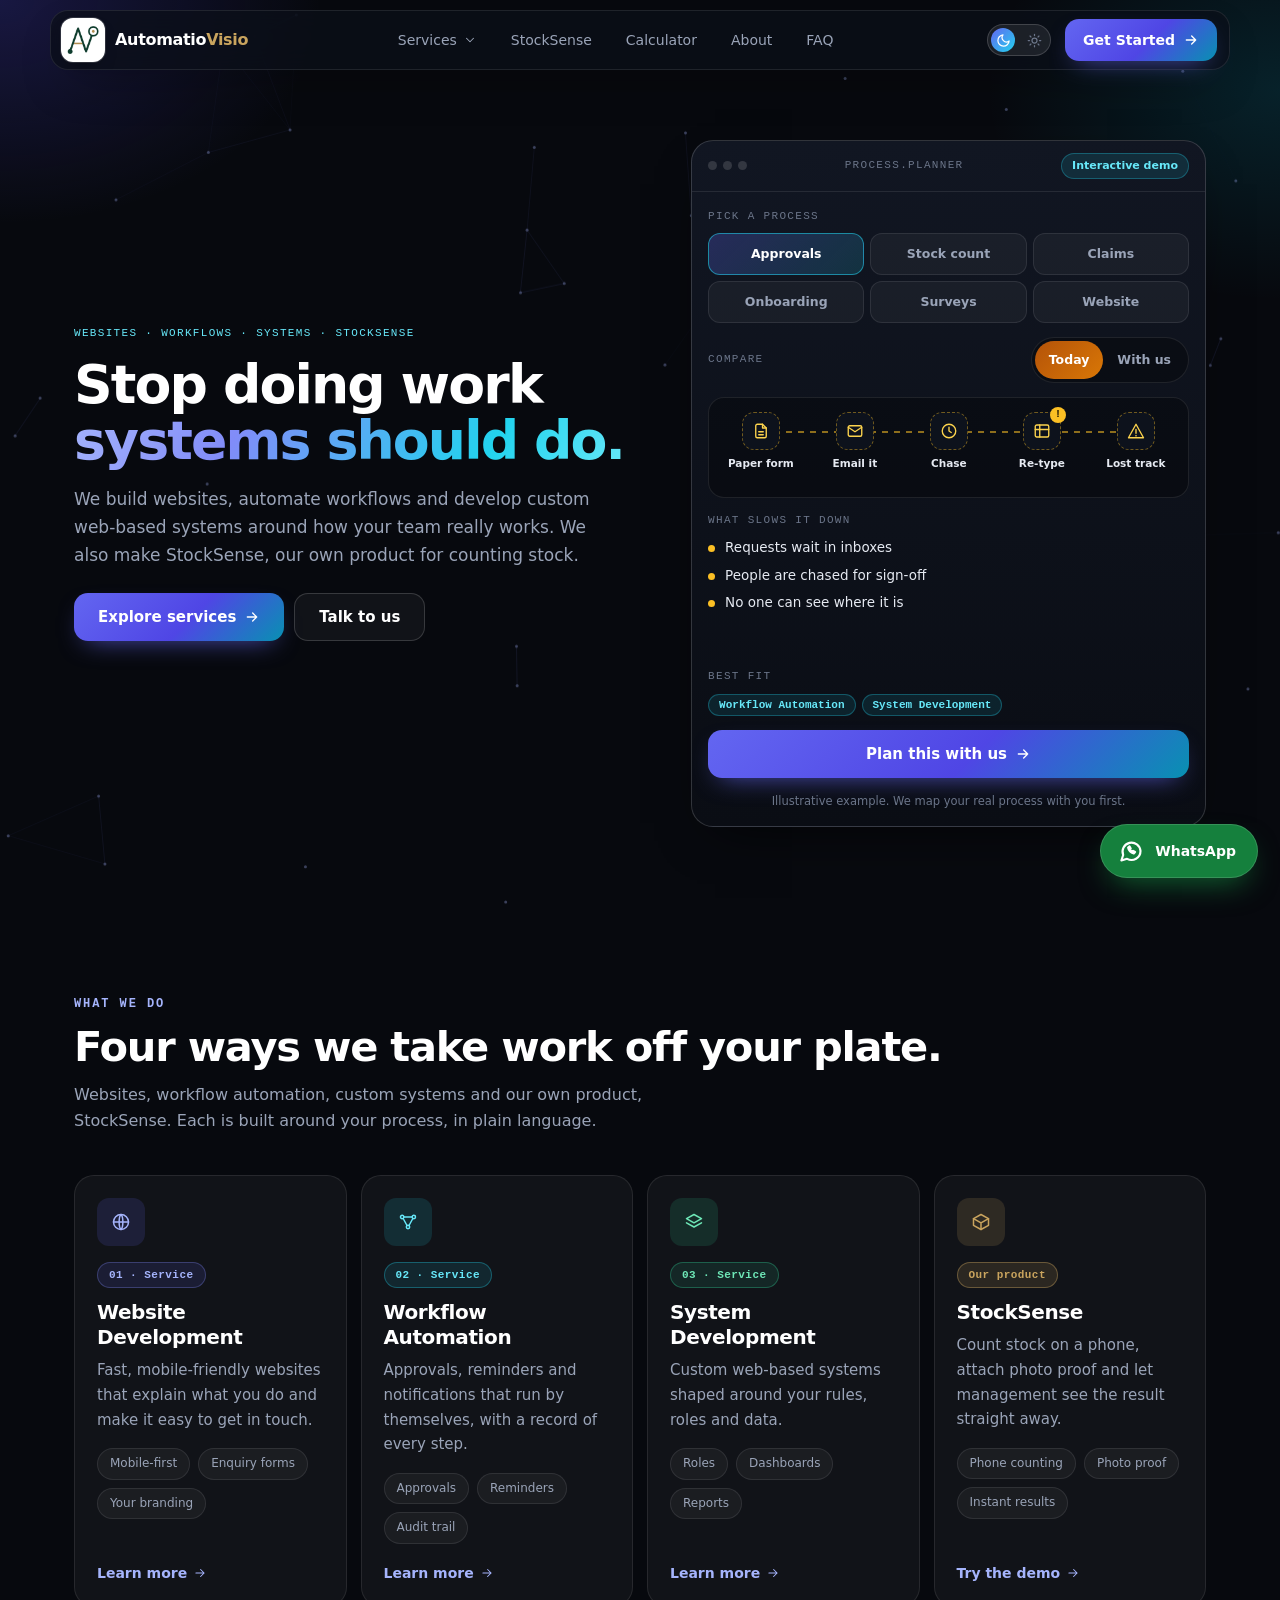
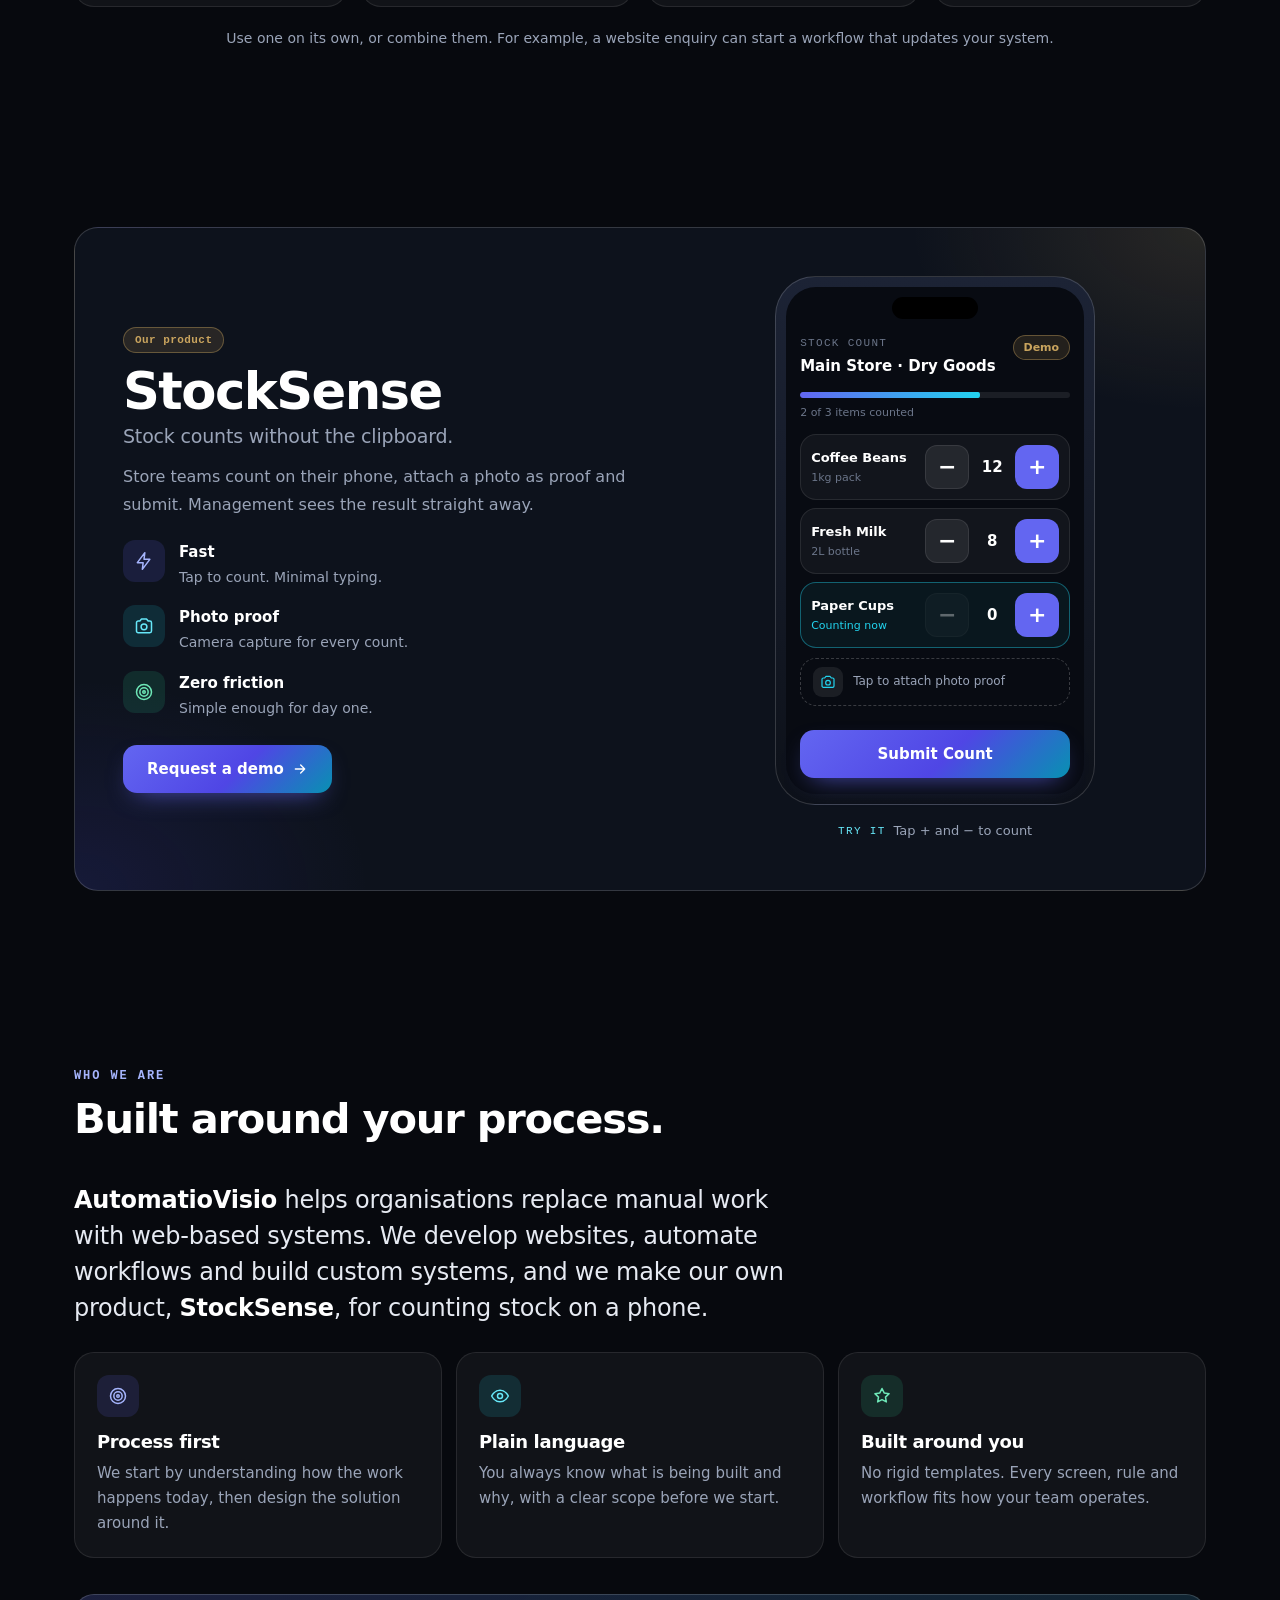
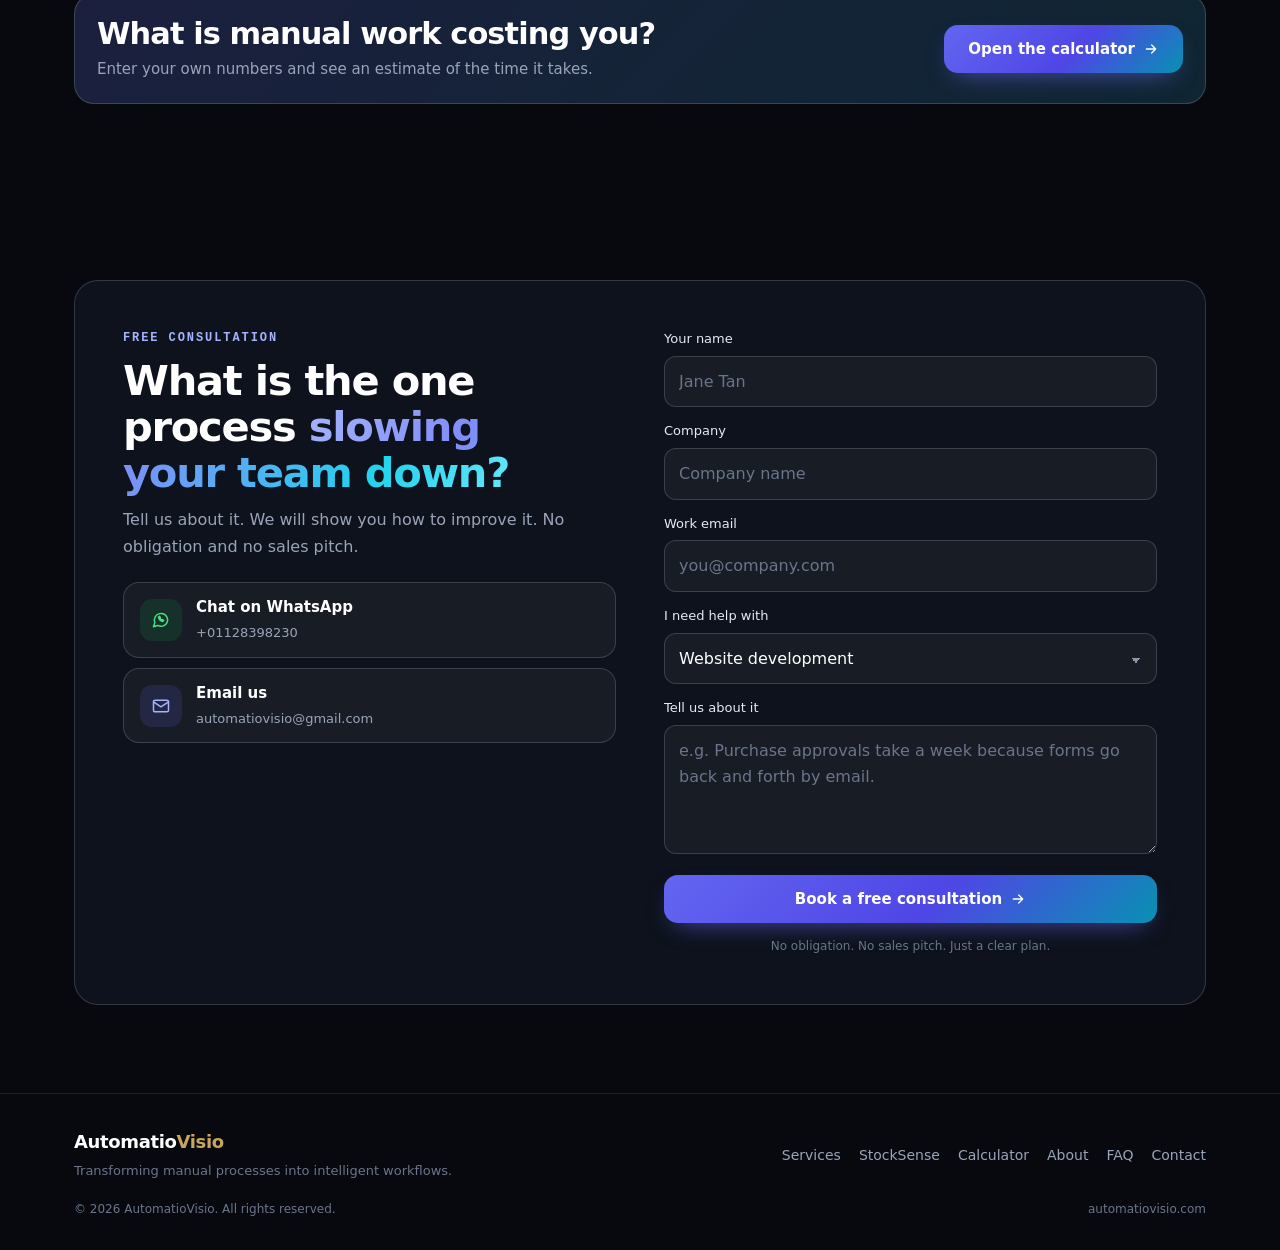
==== index.html @ c514e793 "Update index.html" ====
<!DOCTYPE html>
<html lang="en">
<head>
  <meta charset="UTF-8">
  <meta name="viewport" content="width=device-width, initial-scale=1.0, viewport-fit=cover">
  <title>AutomatioVisio | Website Development, Workflow Automation &amp; System Development</title>
  <meta name="description" content="AutomatioVisio builds websites, automates workflows and develops custom web-based systems. We also make StockSense, our own product for counting stock on a phone.">
  <meta name="theme-color" content="#07090E">
  <meta property="og:type" content="website">
  <meta property="og:site_name" content="AutomatioVisio">
  <meta property="og:title" content="AutomatioVisio | Website Development, Workflow Automation &amp; System Development">
  <meta property="og:description" content="AutomatioVisio builds websites, automates workflows and develops custom web-based systems. We also make StockSense, our own product for counting stock on a phone.">
  <link rel="icon" href="data:image/svg+xml,%3Csvg%20xmlns%3D%27http%3A//www.w3.org/2000/svg%27%20viewBox%3D%270%200%2064%2064%27%3E%3Crect%20width%3D%2764%27%20height%3D%2764%27%20rx%3D%2714%27%20fill%3D%27%23083828%27/%3E%3Ctext%20x%3D%2732%27%20y%3D%2743%27%20font-family%3D%27Arial%2CHelvetica%2Csans-serif%27%20font-size%3D%2730%27%20font-weight%3D%27700%27%20fill%3D%27%23c9a45e%27%20text-anchor%3D%27middle%27%3EAV%3C/text%3E%3C/svg%3E">
  <script>try{if(localStorage.getItem("av-theme")==="light")document.documentElement.classList.add("light")}catch(e){}</script>
  <style>/* =========================================================
   AutomatioVisio — styles.css
   Mobile-first · system fonts · light on phones
   ========================================================= */

/* ---------- Night mode (default) ---------- */
:root {
  --bg: #07090e; --surface: #0d121c;
  --card: rgba(255, 255, 255, 0.045); --card-2: rgba(255, 255, 255, 0.08); --inset: rgba(0, 0, 0, 0.28);
  --ink: #ffffff; --text: #e6eaf2; --muted: #9aa4b8; --dim: #6b7589;
  --line: rgba(255, 255, 255, 0.09); --line-2: rgba(255, 255, 255, 0.16);
  --indigo: #6366f1; --indigo-2: #818cf8; --cyan: #22d3ee; --green: #34d399; --amber: #fbbf24; --red: #f87171;
  --c-indigo: #a5b4fc; --c-cyan: #67e8f9; --c-green: #6ee7b7; --c-amber: #fcd34d; --c-red: #fca5a5;
  --gold: #c9a45e; --wa: #15803d;
  --grad: linear-gradient(120deg, #a5b4fc 0%, #818cf8 30%, #22d3ee 75%, #67e8f9 100%);
  --grad-btn: linear-gradient(135deg, #6366f1 0%, #4f46e5 55%, #0891b2 100%);
  --nav: rgba(12, 16, 25, 0.96);
  --card-shadow: none; --shadow: 0 20px 50px -24px rgba(0, 0, 0, 0.8);
  --hero-a: rgba(79, 70, 229, 0.24); --hero-b: rgba(6, 182, 212, 0.14);
  --ease: cubic-bezier(0.2, 0.8, 0.2, 1); --radius: 20px;
  --font: system-ui, -apple-system, "Segoe UI", Roboto, "Helvetica Neue", Arial, sans-serif;
  --mono: ui-monospace, SFMono-Regular, Menlo, Consolas, monospace;
  color-scheme: dark;
}

/* ---------- Day mode ---------- */
html.light {
  --bg: #f3f5fb; --surface: #ffffff; --card: #ffffff; --card-2: #eef1f9; --inset: #eef1f9;
  --ink: #0a0f1f; --text: #1e293b; --muted: #4f5d75; --dim: #8a94a8;
  --line: rgba(15, 23, 42, 0.09); --line-2: rgba(15, 23, 42, 0.16);
  --c-indigo: #4f46e5; --c-cyan: #0e7490; --c-green: #047857; --c-amber: #b45309; --c-red: #b91c1c;
  --gold: #9a6f2a;
  --grad: linear-gradient(120deg, #4f46e5 0%, #6366f1 30%, #0891b2 75%, #06b6d4 100%);
  --nav: rgba(255, 255, 255, 0.96);
  --card-shadow: 0 12px 32px -22px rgba(30, 41, 99, 0.4); --shadow: 0 18px 44px -26px rgba(30, 41, 99, 0.4);
  --hero-a: rgba(99, 102, 241, 0.18); --hero-b: rgba(34, 211, 238, 0.2);
  color-scheme: light;
}

/* Dark "device" panels (planner, phone, result) stay dark in day mode */
.dk {
  --card: rgba(255, 255, 255, 0.045); --card-2: rgba(255, 255, 255, 0.08); --inset: rgba(0, 0, 0, 0.3);
  --ink: #ffffff; --text: #e6eaf2; --muted: #9aa4b8; --dim: #6b7589;
  --line: rgba(255, 255, 255, 0.09); --line-2: rgba(255, 255, 255, 0.16);
  --c-indigo: #a5b4fc; --c-cyan: #67e8f9; --c-green: #6ee7b7; --c-amber: #fcd34d; --c-red: #fca5a5;
  --grad: linear-gradient(120deg, #a5b4fc 0%, #818cf8 30%, #22d3ee 75%, #67e8f9 100%);
  color: var(--text); color-scheme: dark;
}

/* ---------- Base ---------- */
*, *::before, *::after { box-sizing: border-box; margin: 0; padding: 0; }
html { -webkit-text-size-adjust: 100%; }
body { font-family: var(--font); background: var(--bg); color: var(--text); line-height: 1.6; overflow-x: hidden; -webkit-font-smoothing: antialiased; }
a { color: inherit; text-decoration: none; -webkit-tap-highlight-color: transparent; }
button { font: inherit; color: inherit; background: none; border: 0; cursor: pointer; touch-action: manipulation; -webkit-tap-highlight-color: transparent; }
input, select, textarea { font: inherit; color: inherit; }
svg { display: block; width: 20px; height: 20px; flex-shrink: 0; fill: none; stroke: currentColor; stroke-width: 1.8; stroke-linecap: round; stroke-linejoin: round; }
.btn .i, .to-top .i, .tt-moon .i, .tt-sun .i { stroke-width: 2; }
ul, ol { list-style: none; }
:focus-visible { outline: 2px solid var(--cyan); outline-offset: 3px; border-radius: 8px; }
::selection { background: rgba(99, 102, 241, 0.5); color: #fff; }

.skip { position: fixed; left: 12px; top: -64px; z-index: 200; padding: 10px 16px; border-radius: 10px; background: var(--ink); color: var(--bg); font-weight: 600; transition: top 0.2s; }
.skip:focus { top: 12px; }
.progress { position: fixed; top: 0; left: 0; right: 0; height: 3px; z-index: 90; background: linear-gradient(90deg, var(--indigo-2), var(--cyan)); transform: scaleX(0); transform-origin: left; pointer-events: none; }

.container { width: 100%; max-width: 1180px; margin: 0 auto; padding: 0 18px; }
.container.narrow { max-width: 820px; }
.grad { background: var(--grad); -webkit-background-clip: text; background-clip: text; color: transparent; }
.mono-label { font-family: var(--mono); font-size: 11px; letter-spacing: 0.12em; text-transform: uppercase; color: var(--dim); }

/* ---------- Sections ---------- */
.section { padding: 60px 0; scroll-margin-top: 16px; }
.sec-head { margin-bottom: 28px; }
.eyebrow { font-family: var(--mono); font-size: 12px; font-weight: 600; letter-spacing: 0.16em; text-transform: uppercase; color: var(--c-indigo); }
h1, h2, h3 { color: var(--ink); text-wrap: balance; }
h2 { margin-top: 10px; font-size: clamp(1.75rem, 6.6vw, 2.6rem); font-weight: 800; line-height: 1.1; letter-spacing: -0.03em; }
.sub { margin-top: 12px; font-size: 16px; line-height: 1.65; color: var(--muted); max-width: 40rem; }

/* ---------- Buttons ---------- */
.btn { display: inline-flex; align-items: center; justify-content: center; gap: 8px; min-height: 48px; padding: 0 24px; border-radius: 14px; font-size: 15px; font-weight: 600; color: #fff; white-space: nowrap; transition: transform 0.15s, filter 0.2s; }
.btn .i { width: 16px; height: 16px; }
.btn:active { transform: scale(0.98); }
.btn:disabled { opacity: 0.7; cursor: wait; }
.btn-primary { background: var(--grad-btn); box-shadow: 0 10px 26px -12px rgba(99, 102, 241, 0.8); }
.btn-ghost { color: var(--ink); background: var(--card); border: 1px solid var(--line-2); box-shadow: var(--card-shadow); }
.btn-wa { background: var(--wa); box-shadow: 0 10px 26px -14px rgba(21, 128, 61, 0.9); }
.btn-wa .i { width: 18px; height: 18px; }
.btn.sm { min-height: 42px; padding: 0 18px; font-size: 14px; }
.btn.block { width: 100%; }

/* ---------- Chips, tags, pills ---------- */
.chip { display: inline-flex; align-items: center; padding: 3px 10px; border-radius: 999px; font-size: 11px; font-weight: 600; white-space: nowrap; border: 1px solid transparent; }
.chip-cyan { background: rgba(34, 211, 238, 0.12); color: var(--c-cyan); border-color: rgba(34, 211, 238, 0.3); }
.chip-green { background: rgba(52, 211, 153, 0.12); color: var(--c-green); border-color: rgba(52, 211, 153, 0.3); }
.chip-red { background: rgba(248, 113, 113, 0.1); color: var(--c-red); border-color: rgba(248, 113, 113, 0.3); }
.chip-gold { background: rgba(201, 164, 94, 0.14); color: var(--gold); border-color: rgba(201, 164, 94, 0.4); }
.tag { display: inline-flex; align-self: flex-start; padding: 4px 11px; border-radius: 999px; font: 600 11px/1.5 var(--mono); letter-spacing: 0.04em; border: 1px solid transparent; }
.t-indigo { background: rgba(99, 102, 241, 0.13); color: var(--c-indigo); border-color: rgba(129, 140, 248, 0.3); }
.t-cyan { background: rgba(34, 211, 238, 0.11); color: var(--c-cyan); border-color: rgba(34, 211, 238, 0.32); }
.t-green { background: rgba(52, 211, 153, 0.11); color: var(--c-green); border-color: rgba(52, 211, 153, 0.32); }
.t-gold { background: rgba(201, 164, 94, 0.14); color: var(--gold); border-color: rgba(201, 164, 94, 0.4); }
.pills { display: flex; flex-wrap: wrap; gap: 8px; }
.pills span { padding: 5px 12px; border-radius: 999px; font-size: 12px; color: var(--muted); background: var(--card); border: 1px solid var(--line); }
.fi { width: 42px; height: 42px; flex-shrink: 0; display: grid; place-items: center; border-radius: 12px; }
.fi.i { background: rgba(99, 102, 241, 0.15); color: var(--c-indigo); }
.fi.c { background: rgba(34, 211, 238, 0.13); color: var(--c-cyan); }
.fi.g { background: rgba(52, 211, 153, 0.13); color: var(--c-green); }
.fi.a { background: rgba(201, 164, 94, 0.16); color: var(--gold); }

/* ---------- Header / navigation ---------- */
/* The header never catches touches itself: only the bar and an OPEN menu do. */
.header { position: fixed; top: 0; left: 0; right: 0; z-index: 50; padding: 10px 10px 0; pointer-events: none; }
.nav { pointer-events: auto; display: flex; align-items: center; gap: 8px; height: 60px; max-width: 1180px; margin: 0 auto; padding: 0 8px 0 9px; border-radius: 18px; background: var(--nav); border: 1px solid var(--line); box-shadow: var(--shadow); }

.brand { display: inline-flex; align-items: center; gap: 10px; min-height: 44px; min-width: 0; margin-right: auto; border-radius: 12px; }
.brand-mark { display: block; width: 42px; height: 42px; flex-shrink: 0; border-radius: 12px; background: #fff url("[data-uri]") center / cover no-repeat; box-shadow: 0 0 0 1px rgba(255, 255, 255, 0.14), 0 8px 18px -10px rgba(0, 0, 0, 0.7); }
html.light .brand-mark { box-shadow: 0 0 0 1px rgba(15, 23, 42, 0.14), 0 8px 18px -10px rgba(30, 41, 99, 0.35); }
.brand-name { font-weight: 700; font-size: 16px; letter-spacing: -0.02em; color: var(--ink); white-space: nowrap; }
.brand-name span { color: var(--gold); }

.nav-links, .nav-cta { display: none; }
.nav-actions { display: flex; align-items: center; gap: 8px; flex-shrink: 0; }

.menu-btn { width: 44px; height: 44px; border-radius: 12px; border: 1px solid var(--line-2); background: var(--card); display: flex; flex-direction: column; align-items: center; justify-content: center; gap: 4px; }
.menu-btn i { display: block; width: 18px; height: 2px; border-radius: 2px; background: var(--ink); transition: transform 0.25s, opacity 0.25s; }
.menu-btn.open i:nth-child(1) { transform: translateY(6px) rotate(45deg); }
.menu-btn.open i:nth-child(2) { opacity: 0; }
.menu-btn.open i:nth-child(3) { transform: translateY(-6px) rotate(-45deg); }

.menu { pointer-events: none; visibility: hidden; opacity: 0; transform: translateY(-6px); transition: opacity 0.18s, transform 0.18s, visibility 0s 0.18s; display: grid; gap: 2px; max-width: 1180px; margin: 8px auto 0; padding: 8px; max-height: calc(100vh - 92px); max-height: calc(100dvh - 92px); overflow-y: auto; overscroll-behavior: contain; border-radius: 18px; background: var(--surface); border: 1px solid var(--line); box-shadow: var(--shadow); }
.menu.open { pointer-events: auto; visibility: visible; opacity: 1; transform: none; transition-delay: 0s; }
.m-group { padding: 10px 14px 4px; font: 600 11px var(--mono); letter-spacing: 0.14em; text-transform: uppercase; color: var(--dim); }
.m-link { display: flex; align-items: center; gap: 12px; min-height: 48px; padding: 0 14px; border-radius: 12px; font-size: 15px; font-weight: 500; color: var(--text); }
.m-link:active { background: var(--card-2); }
.m-link .fi { width: 32px; height: 32px; border-radius: 9px; }
.m-link .fi .i { width: 17px; height: 17px; }
.menu .btn { margin-top: 6px; }

/* Day / night switch: compact icon button on phones */
.theme-toggle { position: relative; width: 44px; height: 44px; border-radius: 12px; border: 1px solid var(--line-2); background: var(--card); display: grid; place-items: center; }
.tt-track { position: relative; display: grid; place-items: center; width: 20px; height: 20px; }
.tt-moon, .tt-sun { grid-area: 1 / 1; display: grid; place-items: center; transition: opacity 0.2s, transform 0.3s var(--ease); }
.tt-moon .i, .tt-sun .i { width: 20px; height: 20px; }
.tt-moon { color: var(--c-indigo); }
.tt-sun { color: #f59e0b; opacity: 0; transform: rotate(-60deg) scale(0.6); }
html.light .tt-moon { opacity: 0; transform: rotate(60deg) scale(0.6); }
html.light .tt-sun { opacity: 1; transform: none; }
.tt-knob { display: none; }

/* ---------- Hero ---------- */
.hero { position: relative; padding: 100px 0 44px; background: radial-gradient(460px 320px at 0 0, var(--hero-a), transparent 70%), radial-gradient(420px 300px at 100% 10%, var(--hero-b), transparent 70%); }
.hero-canvas { display: none; }
.hero-grid { position: relative; display: grid; gap: 30px; }
.hero-kicker { margin-bottom: 14px; color: var(--c-cyan); }
.hero-copy { container-type: inline-size; }
.hero-title { font-size: clamp(1.75rem, 8vw, 3.5rem); font-size: min(3.5rem, calc(100cqw / 10.6)); font-weight: 800; line-height: 1.05; letter-spacing: -0.035em; }
.lead { margin-top: 16px; max-width: 34rem; font-size: 17px; line-height: 1.65; color: var(--muted); }
.cta-row { margin-top: 24px; display: grid; gap: 10px; }

/* ---------- Process Planner ---------- */
.planner { min-width: 0; border-radius: 22px; overflow: hidden; background: linear-gradient(180deg, #111622, #0a0d14); border: 1px solid var(--line-2); box-shadow: var(--shadow); }
.c-bar { display: flex; align-items: center; justify-content: space-between; gap: 8px; padding: 12px 16px; border-bottom: 1px solid var(--line); }
.dots { display: flex; gap: 6px; }
.dots i { width: 9px; height: 9px; border-radius: 50%; background: rgba(255, 255, 255, 0.14); }
.pl-body { padding: 16px; display: grid; gap: 14px; }
.pl-chips { display: grid; grid-template-columns: repeat(3, minmax(0, 1fr)); gap: 6px; margin-top: 8px; }
.pl-chip { min-height: 42px; padding: 0 4px; border-radius: 12px; font-size: 12.5px; font-weight: 600; color: var(--muted); background: var(--card); border: 1px solid var(--line); transition: border-color 0.2s, background 0.2s, color 0.2s; }
.pl-chip.on { color: var(--ink); border-color: rgba(34, 211, 238, 0.55); background: linear-gradient(135deg, rgba(99, 102, 241, 0.28), rgba(34, 211, 238, 0.16)); }
.pl-top { display: flex; align-items: center; justify-content: space-between; gap: 10px; flex-wrap: wrap; }
.seg { display: inline-flex; padding: 3px; border-radius: 999px; background: var(--inset); border: 1px solid var(--line); }
.seg-btn { min-height: 38px; padding: 0 14px; border-radius: 999px; font-size: 12.5px; font-weight: 600; color: var(--muted); transition: background 0.2s, color 0.2s; }
.seg-btn.on { color: #fff; background: var(--grad-btn); }
.planner[data-mode="manual"] .seg-btn.on { background: linear-gradient(135deg, #b45309, #d97706); }
.pl-list { display: grid; gap: 8px; min-height: 116px; align-content: start; margin-top: 8px; }
.pl-list li { display: flex; gap: 10px; font-size: 13.5px; line-height: 1.45; color: var(--text); }
.pl-list li::before { content: ""; flex-shrink: 0; width: 7px; height: 7px; margin-top: 7px; border-radius: 50%; background: var(--cyan); }
.planner[data-mode="manual"] .pl-list li::before { background: var(--amber); }
.pl-fitrow { display: grid; gap: 8px; }
.pl-fit { display: flex; flex-wrap: wrap; gap: 6px; }
.fit { padding: 4px 10px; border-radius: 999px; font: 600 11px var(--mono); color: var(--c-cyan); background: rgba(34, 211, 238, 0.1); border: 1px solid rgba(34, 211, 238, 0.3); }
.pl-note { text-align: center; font-size: 11.5px; color: var(--dim); }

/* ---------- Workflow flow (planner + services page) ---------- */
.flow { container-type: inline-size; position: relative; margin: 16px 0 4px; padding: 14px 6px; display: grid; grid-template-columns: repeat(5, minmax(0, 1fr)); gap: 2px; border-radius: 16px; background: var(--inset); border: 1px solid var(--line); }
.flow::before { content: ""; position: absolute; left: calc(6px + 10cqw); right: calc(6px + 10cqw); top: 33px; height: 2px; background: linear-gradient(90deg, rgba(129, 140, 248, 0.45), rgba(34, 211, 238, 0.45)); }
.flow::after { content: ""; position: absolute; top: 29px; left: calc(6px + 10cqw - 5px); width: 10px; height: 10px; border-radius: 50%; background: var(--cyan); box-shadow: 0 0 10px 2px rgba(34, 211, 238, 0.55); opacity: 0; pointer-events: none; }
.f-node { position: relative; text-align: center; }
.f-node span { position: relative; display: grid; place-items: center; width: 38px; height: 38px; margin: 0 auto; border-radius: 12px; background: var(--surface); border: 1px solid var(--line-2); color: var(--c-indigo); }
.f-node .i { width: 18px; height: 18px; }
.f-node p { margin-top: 7px; font-size: 10.5px; font-weight: 600; line-height: 1.25; color: var(--text); }
.f-node:nth-child(4) span { color: var(--c-cyan); }
.f-node:nth-child(5) span { color: var(--c-green); }
.pl-flow { margin: 0; }
.pl-flow .f-node p { min-height: 2.5em; }
.pl-flow .f-node { animation: av-pop 0.4s var(--ease) both; animation-delay: calc(var(--i, 0) * 70ms); }
.flow.play[data-mode="auto"]::after { animation: av-dot 5s linear infinite; }
.flow.play[data-mode="auto"] .f-node span { animation: av-node 5s linear infinite; }
.flow.play[data-mode="auto"] .f-node:nth-child(1) span { animation-delay: 0.2s; }
.flow.play[data-mode="auto"] .f-node:nth-child(2) span { animation-delay: 1.1s; }
.flow.play[data-mode="auto"] .f-node:nth-child(3) span { animation-delay: 2s; }
.flow.play[data-mode="auto"] .f-node:nth-child(4) span { animation-delay: 2.9s; }
.flow.play[data-mode="auto"] .f-node:nth-child(5) span { animation-delay: 3.8s; }
/* "Today" view: dashed amber steps with a blinking warning */
.flow[data-mode="manual"]::before { background: repeating-linear-gradient(90deg, rgba(251, 191, 36, 0.55) 0 6px, transparent 6px 12px); }
.flow[data-mode="manual"] .f-node span { color: var(--c-amber); border-style: dashed; border-color: rgba(251, 191, 36, 0.42); }
.flow[data-mode="manual"] .f-node:nth-child(4) span::after { content: "!"; position: absolute; top: -6px; right: -6px; width: 16px; height: 16px; border-radius: 50%; background: var(--amber); color: #1a1200; font: 700 10px/16px var(--mono); text-align: center; }
.flow.play[data-mode="manual"] .f-node:nth-child(4) span::after { animation: av-blink 1.3s ease-in-out infinite; }
@keyframes av-pop { from { opacity: 0; transform: translateY(6px) scale(0.94); } to { opacity: 1; transform: none; } }
@keyframes av-dot { 0% { opacity: 0; transform: translateX(0); } 4% { opacity: 1; transform: translateX(0); } 76% { opacity: 1; transform: translateX(80cqw); } 82%, 100% { opacity: 0; transform: translateX(80cqw); } }
@keyframes av-node { 0%, 100% { border-color: var(--line-2); box-shadow: 0 0 0 0 rgba(34, 211, 238, 0); } 3%, 14% { border-color: var(--cyan); box-shadow: 0 0 0 4px rgba(34, 211, 238, 0.18); } 28% { border-color: var(--line-2); box-shadow: 0 0 0 0 rgba(34, 211, 238, 0); } }
@keyframes av-blink { 0%, 100% { opacity: 1; transform: scale(1); } 50% { opacity: 0.35; transform: scale(0.85); } }

/* ---------- Service cards ---------- */
.cards4 { display: grid; gap: 14px; }
.card { display: flex; flex-direction: column; padding: 22px; border-radius: var(--radius); background: var(--card); border: 1px solid var(--line); box-shadow: var(--card-shadow); }
.svc-card .fi { width: 48px; height: 48px; }
.svc-card .tag { margin-top: 16px; }
.card h3 { margin-top: 12px; font-size: 20px; font-weight: 700; line-height: 1.25; letter-spacing: -0.02em; }
.card > p { margin-top: 8px; font-size: 15px; line-height: 1.65; color: var(--muted); }
.card .pills { padding-top: 16px; }
.more { margin-top: auto; padding-top: 18px; display: inline-flex; align-items: center; gap: 6px; font-size: 14px; font-weight: 600; color: var(--c-indigo); }
.more .i { width: 14px; height: 14px; transition: transform 0.2s; }
.note-line { margin-top: 20px; text-align: center; font-size: 14px; line-height: 1.7; color: var(--muted); }

/* ---------- Featured product ---------- */
.spot { display: grid; gap: 26px; padding: 22px; border-radius: 24px; border: 1px solid var(--line-2); background: radial-gradient(420px 260px at 100% 0, rgba(201, 164, 94, 0.14), transparent 70%), radial-gradient(420px 300px at 0 100%, rgba(79, 70, 229, 0.14), transparent 70%), var(--surface); box-shadow: var(--card-shadow); }
.spot h2 { font-size: clamp(2.2rem, 9vw, 3.2rem); }
.tagline { margin-top: 4px; font-size: 19px; font-weight: 500; line-height: 1.35; color: var(--muted); letter-spacing: -0.01em; }
.spot-text { margin-top: 14px; font-size: 16px; line-height: 1.7; color: var(--muted); }
.features { margin-top: 22px; display: grid; gap: 16px; }
.features li { display: flex; gap: 14px; align-items: flex-start; }
.features b { display: block; font-size: 15px; color: var(--ink); }
.features span { font-size: 14px; color: var(--muted); }
.spot .btn { margin-top: 24px; }
.phone-wrap { display: flex; flex-direction: column; align-items: center; gap: 16px; min-width: 0; }
.phone { width: 100%; max-width: 320px; padding: 10px; border-radius: 40px; background: linear-gradient(180deg, #1c2335, #0d1119); border: 1px solid rgba(255, 255, 255, 0.16); position: relative; }
.notch { position: absolute; top: 20px; left: 50%; transform: translateX(-50%); width: 86px; height: 22px; border-radius: 999px; background: #000; z-index: 2; }
.screen { border-radius: 30px; background: #080b12; padding: 48px 14px 16px; }
.app-head { display: flex; align-items: flex-start; justify-content: space-between; }
.app-title { margin-top: 2px; font-size: 15px; font-weight: 700; color: var(--ink); }
.app-progress { margin-top: 14px; height: 6px; border-radius: 6px; background: var(--card-2); overflow: hidden; }
.app-progress i { display: block; height: 100%; border-radius: 6px; background: linear-gradient(90deg, var(--indigo), var(--cyan)); transform-origin: left; transform: scaleX(0.66); transition: transform 0.3s var(--ease); }
.app-progress-text { margin-top: 6px; font-size: 11px; color: var(--dim); }
.items { margin-top: 12px; display: grid; gap: 8px; }
.item { display: flex; align-items: center; justify-content: space-between; gap: 8px; padding: 10px; border-radius: 16px; background: var(--card); border: 1px solid var(--line); }
.item.active { border-color: rgba(34, 211, 238, 0.4); background: rgba(34, 211, 238, 0.06); }
.item-name { font-size: 13px; font-weight: 600; color: var(--ink); }
.item-unit { font-size: 11px; color: var(--dim); }
.item-unit.c { color: var(--cyan); }
.photo { width: 100%; margin-top: 10px; min-height: 48px; display: flex; align-items: center; gap: 10px; padding: 8px 12px; border-radius: 16px; border: 1px dashed rgba(255, 255, 255, 0.2); font-size: 12px; color: var(--muted); text-align: left; }
.photo.done { border-style: solid; border-color: rgba(52, 211, 153, 0.45); background: rgba(52, 211, 153, 0.07); color: #d1fae5; }
.photo-ic { display: grid; place-items: center; width: 30px; height: 30px; border-radius: 9px; background: var(--card-2); color: var(--cyan); flex-shrink: 0; }
.photo-ic .i { width: 16px; height: 16px; }
.photo em { margin-left: auto; font-style: normal; font-weight: 700; color: var(--green); }
.submit { width: 100%; margin-top: 10px; }
.submit.sent { background: linear-gradient(135deg, #059669, #0891b2); }
.try-hint { display: flex; align-items: center; gap: 8px; font-size: 13px; color: var(--muted); }
.try-hint .mono-label { color: var(--c-cyan); }

/* +/- stepper */
.stepper { display: inline-flex; align-items: center; gap: 4px; flex-shrink: 0; }
.st-btn { width: 44px; height: 44px; border-radius: 12px; display: grid; place-items: center; font-size: 22px; font-weight: 600; line-height: 1; color: var(--ink); background: var(--card-2); border: 1px solid var(--line); user-select: none; -webkit-user-select: none; -webkit-touch-callout: none; }
.st-btn.plus { background: var(--indigo); border-color: transparent; color: #fff; }
.st-btn:active { transform: scale(0.94); }
.st-btn.off { opacity: 0.35; }
.st-val { min-width: 38px; text-align: center; font-weight: 700; font-size: 15px; color: var(--ink); font-variant-numeric: tabular-nums; }

/* ---------- Who we are ---------- */
.statement { max-width: 46rem; font-size: clamp(1.15rem, 4vw, 1.5rem); line-height: 1.5; font-weight: 500; letter-spacing: -0.01em; color: var(--text); }
.statement b { color: var(--ink); }
.who { display: grid; gap: 14px; margin-top: 26px; }
.who .card h3 { margin-top: 14px; font-size: 18px; }

/* ---------- Call-to-action band ---------- */
.band { display: grid; gap: 16px; padding: 22px; border-radius: var(--radius); border: 1px solid var(--line-2); background: linear-gradient(135deg, rgba(99, 102, 241, 0.16), rgba(34, 211, 238, 0.1)), var(--surface); }
.band h2 { margin-top: 0; font-size: clamp(1.4rem, 5.4vw, 1.9rem); }
.band p { margin-top: 6px; font-size: 15px; color: var(--muted); }
.band-wrap { margin-top: 36px; }

/* ---------- Contact ---------- */
.contact { display: grid; gap: 24px; padding: 22px; border-radius: 24px; border: 1px solid var(--line-2); background: var(--surface); box-shadow: var(--card-shadow); }
.opts { margin-top: 22px; display: grid; gap: 10px; }
.opt { display: flex; align-items: center; gap: 14px; min-height: 64px; padding: 12px 16px; border-radius: 16px; background: var(--card); border: 1px solid var(--line-2); }
.opt b { display: block; font-size: 15px; color: var(--ink); }
.opt small { font-size: 13px; color: var(--muted); word-break: break-all; }
.opt-wa .fi { background: rgba(21, 128, 61, 0.2); color: #4ade80; }
html.light .opt-wa .fi { color: #15803d; }
.form { display: grid; gap: 14px; }
.input label { display: block; margin-bottom: 6px; font-size: 13px; font-weight: 500; color: var(--text); }
.input input, .input select, .input textarea { width: 100%; min-height: 48px; padding: 12px 14px; border-radius: 12px; font-size: 16px; color: var(--ink); background: var(--card); border: 1px solid var(--line-2); outline: none; }
.input select { appearance: none; -webkit-appearance: none; cursor: pointer; padding-right: 38px; background-image: linear-gradient(45deg, transparent 50%, #8c96a8 50%), linear-gradient(135deg, #8c96a8 50%, transparent 50%); background-position: calc(100% - 20px) 55%, calc(100% - 15px) 55%; background-size: 5px 5px; background-repeat: no-repeat; }
.input select option { background: var(--surface); color: var(--ink); }
.input textarea { min-height: 110px; resize: vertical; }
.input input::placeholder, .input textarea::placeholder { color: var(--dim); }
.input input:focus, .input select:focus, .input textarea:focus { border-color: rgba(129, 140, 248, 0.8); box-shadow: 0 0 0 4px rgba(99, 102, 241, 0.16); }
.input .invalid { border-color: rgba(248, 113, 113, 0.9); }
.form-error { font-size: 13px; color: var(--c-red); }
.form-error:empty { display: none; }
.form-note { text-align: center; font-size: 12px; color: var(--dim); }

/* ---------- Inner pages ---------- */
.page-hero { padding: 108px 0 8px; }
.page-hero h1 { margin-top: 10px; font-size: clamp(2rem, 8vw, 3.1rem); font-weight: 800; line-height: 1.08; letter-spacing: -0.03em; }

/* Calculator */
.calc { display: grid; gap: 14px; }
.calc-inputs { padding: 8px 20px 20px; border-radius: var(--radius); background: var(--card); border: 1px solid var(--line); box-shadow: var(--card-shadow); }
.field { display: flex; flex-wrap: wrap; align-items: center; justify-content: space-between; gap: 8px 12px; padding: 14px 0; border-bottom: 1px solid var(--line); }
.field > div:first-child { flex: 1 1 150px; min-width: 0; }
.field b { display: block; font-size: 15px; font-weight: 600; color: var(--ink); }
.field small { font-size: 12px; color: var(--dim); }
.calc-bar { position: sticky; bottom: 12px; z-index: 5; margin-top: 16px; display: flex; align-items: center; justify-content: space-between; gap: 10px; padding: 12px 78px 12px 16px; border-radius: 14px; background: #0a0e16; border: 1px solid var(--line-2); box-shadow: 0 12px 30px -12px rgba(0, 0, 0, 0.6); }
.calc-bar .mono-label { font-size: 10px; white-space: nowrap; }
.calc-bar strong { font-size: 18px; color: var(--ink); font-variant-numeric: tabular-nums; white-space: nowrap; }
.calc-result { padding: 22px; border-radius: var(--radius); border: 1px solid var(--line-2); background: radial-gradient(120% 80% at 100% 0, rgba(34, 211, 238, 0.16), transparent 60%), radial-gradient(120% 80% at 0 100%, rgba(99, 102, 241, 0.24), transparent 60%), #0a0e16; }
.result-num { margin-top: 10px; font-size: clamp(2.2rem, 10vw, 3.4rem); font-weight: 800; line-height: 1.05; letter-spacing: -0.03em; font-variant-numeric: tabular-nums; }
.result-label { margin-top: 4px; font-size: 13px; color: var(--muted); }
.result-grid { margin-top: 20px; display: grid; grid-template-columns: 1fr 1fr; gap: 10px; }
.result-grid > div { padding: 14px; border-radius: 14px; background: var(--card); border: 1px solid var(--line); }
.result-grid > div:last-child { grid-column: span 2; }
.result-mid { font-size: 21px; font-weight: 700; color: var(--ink); font-variant-numeric: tabular-nums; line-height: 1.2; }
.calc-note { margin: 16px 0; font-size: 12px; line-height: 1.6; color: var(--dim); }

/* About */
.compare { display: grid; gap: 14px; }
.cmp { padding: 22px; border-radius: var(--radius); border: 1px solid var(--line); background: var(--card); box-shadow: var(--card-shadow); }
.cmp.bad { background: linear-gradient(180deg, rgba(248, 113, 113, 0.07), var(--card)); }
.cmp.good { border-color: rgba(52, 211, 153, 0.35); background: linear-gradient(180deg, rgba(52, 211, 153, 0.09), var(--card)); }
.cmp h3 { margin-top: 12px; font-size: 20px; }
.cmp ul { margin-top: 16px; display: grid; gap: 10px; }
.cmp li { display: flex; gap: 10px; align-items: flex-start; font-size: 15px; color: var(--text); }
.mark { width: 24px; height: 24px; flex-shrink: 0; display: grid; place-items: center; border-radius: 8px; font-size: 12px; font-weight: 700; }
.bad .mark { background: rgba(248, 113, 113, 0.14); color: var(--c-red); }
.good .mark { background: rgba(52, 211, 153, 0.16); color: var(--c-green); }
.steps { display: grid; gap: 12px; }
.step { display: flex; gap: 16px; padding: 18px; border-radius: var(--radius); background: var(--card); border: 1px solid var(--line); box-shadow: var(--card-shadow); }
.step-num { width: 44px; height: 44px; flex-shrink: 0; display: grid; place-items: center; border-radius: 14px; font: 600 14px var(--mono); color: var(--ink); background: var(--card-2); border: 1px solid var(--line-2); }
.step h3 { font-size: 17px; }
.step p { margin-top: 4px; font-size: 14.5px; color: var(--muted); }
.mini-offers { display: grid; gap: 10px; margin-top: 22px; }
.offer { display: flex; align-items: center; gap: 14px; padding: 14px 16px; border-radius: 16px; background: var(--card); border: 1px solid var(--line); box-shadow: var(--card-shadow); }
.offer b { display: block; font-size: 15px; color: var(--ink); }
.offer small { font-size: 13px; color: var(--muted); }

/* Services page */
.jumpbar { display: flex; flex-wrap: wrap; gap: 8px; margin-top: 22px; }
.jump { display: inline-flex; align-items: center; min-height: 40px; padding: 0 14px; border-radius: 999px; font-size: 13px; font-weight: 600; color: var(--muted); background: var(--card); border: 1px solid var(--line-2); }
.jump:active { background: var(--card-2); color: var(--ink); }
.svc { padding: 52px 0; border-top: 1px solid var(--line); scroll-margin-top: 36px; }
.svc-grid { display: grid; gap: 26px; }
.svc-head { display: flex; align-items: center; gap: 12px; }
.svc-head .fi { width: 48px; height: 48px; }
.svc h2 { margin-top: 14px; font-size: clamp(1.6rem, 6vw, 2.2rem); }
.svc-lead { margin-top: 12px; font-size: 16.5px; line-height: 1.7; color: var(--muted); }
.svc-cols { display: grid; gap: 12px; margin-top: 22px; }
.svc-col { padding: 18px; border-radius: 16px; background: var(--card); border: 1px solid var(--line); box-shadow: var(--card-shadow); }
.svc-col h3 { font: 600 12px var(--mono); letter-spacing: 0.12em; text-transform: uppercase; color: var(--c-indigo); }
.svc-col ul { margin-top: 12px; display: grid; gap: 9px; }
.svc-col li { display: flex; gap: 10px; font-size: 14.5px; line-height: 1.5; color: var(--text); }
.svc-col li::before { content: "✓"; flex-shrink: 0; color: var(--c-green); font-weight: 700; }
.svc-col p { margin-top: 10px; font-size: 14.5px; line-height: 1.6; color: var(--muted); }
.svc .cta-row { margin-top: 22px; }
.svc-vis { min-width: 0; }
.vis-label { margin-bottom: 10px; }
.browser, .sysmock { border-radius: 16px; overflow: hidden; background: var(--surface); border: 1px solid var(--line-2); box-shadow: var(--card-shadow); }
.br-bar { display: flex; align-items: center; gap: 6px; padding: 10px 12px; border-bottom: 1px solid var(--line); }
.br-bar i { width: 8px; height: 8px; border-radius: 50%; background: var(--line-2); }
.br-url { margin-left: 8px; flex: 1; height: 18px; border-radius: 9px; background: var(--inset); font: 10px/18px var(--mono); color: var(--dim); padding: 0 10px; overflow: hidden; white-space: nowrap; }
.br-body { padding: 14px; display: grid; gap: 10px; }
.sk { border-radius: 8px; background: var(--card-2); }
.sk.h { height: 78px; background: linear-gradient(135deg, rgba(99, 102, 241, 0.35), rgba(34, 211, 238, 0.2)); }
.sk.l { height: 10px; } .sk.l.s { width: 60%; }
.br-cards { display: grid; grid-template-columns: repeat(3, 1fr); gap: 8px; }
.br-cards .sk { height: 48px; }
.br-form { display: flex; gap: 8px; }
.br-form .sk { flex: 1; height: 32px; }
.br-btn { width: 84px; height: 32px; border-radius: 8px; background: var(--grad-btn); }
.sysmock { display: grid; grid-template-columns: 58px minmax(0, 1fr); }
.sys-side { padding: 12px 8px; display: grid; gap: 8px; align-content: start; background: var(--inset); border-right: 1px solid var(--line); }
.sys-side i { height: 28px; border-radius: 8px; background: var(--card-2); }
.sys-side i:first-child { background: rgba(99, 102, 241, 0.45); }
.sys-main { padding: 12px; min-width: 0; }
.mini-table { display: grid; gap: 8px; padding: 8px; border-radius: 14px; background: var(--inset); border: 1px solid var(--line); }
.mini-table div { display: flex; align-items: center; justify-content: space-between; gap: 8px; padding: 9px 12px; border-radius: 10px; background: var(--surface); font: 12px var(--mono); color: var(--text); }
.mini-table em { font: 600 11px var(--font); padding: 2px 9px; border-radius: 999px; font-style: normal; white-space: nowrap; }
.s-green { background: rgba(52, 211, 153, 0.15); color: var(--c-green); }
.s-amber { background: rgba(251, 191, 36, 0.15); color: var(--c-amber); }
.s-indigo { background: rgba(99, 102, 241, 0.16); color: var(--c-indigo); }
.stock-vis { padding: 16px; border-radius: 16px; background: var(--surface); border: 1px solid var(--line-2); box-shadow: var(--card-shadow); }
.stock-vis .app-progress { margin: 12px 0 14px; }
.stock-vis .item { background: var(--card); }
.stock-vis .qty { font: 700 14px var(--mono); color: var(--ink); }
.stock-vis .tick { color: var(--green); font-weight: 700; }

/* FAQ */
.faq { display: grid; gap: 10px; }
.faq details { border-radius: 16px; background: var(--card); border: 1px solid var(--line); box-shadow: var(--card-shadow); }
.faq summary { list-style: none; cursor: pointer; min-height: 56px; padding: 14px 18px; display: flex; align-items: center; justify-content: space-between; gap: 14px; font-size: 15.5px; font-weight: 600; color: var(--ink); }
.faq summary::-webkit-details-marker { display: none; }
.faq summary::after { content: "+"; flex-shrink: 0; width: 28px; height: 28px; display: grid; place-items: center; border-radius: 8px; font-size: 18px; font-weight: 400; color: var(--c-indigo); background: rgba(99, 102, 241, 0.12); }
.faq details[open] summary::after { content: "–"; }
.faq details p { padding: 0 18px 18px; font-size: 15px; line-height: 1.7; color: var(--muted); }
.faq-nav { display: flex; flex-wrap: wrap; gap: 8px; }
.faq-group { margin-top: 34px; scroll-margin-top: 84px; }
.faq-group h2 { margin: 0 0 14px; font-size: clamp(1.3rem, 5vw, 1.7rem); letter-spacing: -0.02em; }
.faq-group h2 span { color: var(--c-indigo); font: 600 12px var(--mono); letter-spacing: 0.12em; margin-right: 10px; }

/* Single-column grids may never grow wider than the screen */
.hero-grid, .cards4, .spot, .contact, .calc, .compare, .steps, .who, .band, .form, .items, .svc-grid, .svc-cols { grid-template-columns: minmax(0, 1fr); }

/* ---------- Footer ---------- */
.footer { padding: 34px 0 30px; border-top: 1px solid var(--line); }
.f-grid { display: grid; gap: 18px; grid-template-columns: minmax(0, 1fr); }
.f-brand { display: inline-block; font-weight: 700; font-size: 18px; letter-spacing: -0.02em; color: var(--ink); }
.f-brand span { color: var(--gold); }
.f-tag { margin-top: 4px; font-size: 13px; color: var(--dim); max-width: 26rem; }
.f-links { display: flex; flex-wrap: wrap; gap: 4px 18px; }
.f-links a { display: inline-flex; align-items: center; min-height: 40px; font-size: 14px; color: var(--muted); }
.f-bottom { margin-top: 18px; display: flex; flex-direction: column; gap: 4px; font-size: 12px; color: var(--dim); }

/* ---------- Floating buttons ---------- */
.wa-fab { position: fixed; right: 14px; bottom: calc(16px + env(safe-area-inset-bottom)); z-index: 45; display: inline-flex; align-items: center; justify-content: center; gap: 10px; height: 54px; min-width: 54px; border-radius: 999px; background: var(--wa); color: #fff; box-shadow: 0 14px 30px -10px rgba(21, 128, 61, 0.75), 0 0 0 1px rgba(255, 255, 255, 0.14) inset; transition: transform 0.15s, filter 0.2s; }
.wa-fab .i { width: 27px; height: 27px; stroke-width: 1.9; }
.wa-fab span { display: none; font-size: 14px; font-weight: 600; }
.wa-fab:active { transform: scale(0.96); }
.to-top { position: fixed; right: 14px; bottom: calc(80px + env(safe-area-inset-bottom)); z-index: 44; width: 46px; height: 46px; border-radius: 14px; display: grid; place-items: center; color: var(--ink); background: var(--surface); border: 1px solid var(--line-2); box-shadow: var(--shadow); opacity: 0; visibility: hidden; pointer-events: none; transition: opacity 0.2s, visibility 0s 0.2s; }
.to-top.show { opacity: 1; visibility: visible; pointer-events: auto; transition-delay: 0s; }
.toast { position: fixed; left: 50%; bottom: calc(18px + env(safe-area-inset-bottom)); z-index: 120; max-width: calc(100% - 32px); padding: 13px 18px; border-radius: 14px; font-size: 14px; font-weight: 500; text-align: center; color: var(--ink); background: var(--surface); border: 1px solid rgba(52, 211, 153, 0.5); box-shadow: var(--shadow); transform: translate(-50%, 16px); opacity: 0; visibility: hidden; pointer-events: none; transition: opacity 0.25s, transform 0.25s, visibility 0s 0.25s; }
.toast.show { opacity: 1; visibility: visible; transform: translate(-50%, 0); transition-delay: 0s; }

/* =========================================================
   Larger screens
   ========================================================= */
@media (min-width: 640px) {
  .container { padding: 0 24px; }
  .cta-row { display: flex; flex-wrap: wrap; }
  .cards4 { grid-template-columns: repeat(2, minmax(0, 1fr)); }
  .band { grid-template-columns: 1fr auto; align-items: center; }
  .f-bottom { flex-direction: row; justify-content: space-between; }
  .svc-cols { grid-template-columns: repeat(2, minmax(0, 1fr)); }
  .svc-cols .svc-col:last-child { grid-column: span 2; }
}

@media (min-width: 900px) {
  .section { padding: 88px 0; }
  .sec-head { margin-bottom: 40px; }
  .hero { padding: 140px 0 80px; }
  .hero-grid { grid-template-columns: minmax(0, 1.05fr) minmax(0, 0.95fr); gap: 48px; align-items: center; }
  .spot { grid-template-columns: minmax(0, 1.1fr) minmax(0, 0.9fr); gap: 48px; align-items: center; padding: 48px; }
  .contact { grid-template-columns: minmax(0, 1fr) minmax(0, 1fr); gap: 48px; padding: 48px; }
  .calc { grid-template-columns: minmax(0, 1.1fr) minmax(0, 0.9fr); gap: 18px; align-items: start; }
  .calc-inputs { padding: 12px 32px 28px; }
  .calc-bar { display: none; }
  .calc-result { padding: 36px; }
  .compare { grid-template-columns: repeat(2, minmax(0, 1fr)); }
  .steps { grid-template-columns: repeat(4, minmax(0, 1fr)); }
  .step { flex-direction: column; }
  .who { grid-template-columns: repeat(3, minmax(0, 1fr)); }
  .mini-offers { grid-template-columns: repeat(2, minmax(0, 1fr)); }
  .page-hero { padding: 140px 0 12px; }
  .f-grid { grid-template-columns: auto 1fr; align-items: center; gap: 40px; }
  .f-links { justify-content: flex-end; }
  .svc { padding: 72px 0; }
  .svc-grid { grid-template-columns: minmax(0, 1.1fr) minmax(0, 0.9fr); gap: 56px; align-items: start; }
  .svc.alt .svc-vis { order: -1; }
  .svc-vis { position: sticky; top: 100px; }
  .wa-fab { right: 22px; bottom: 22px; padding: 0 22px 0 18px; }
  .wa-fab span { display: inline; }
  .to-top { right: 22px; bottom: 90px; }
}

@media (min-width: 960px) {
  .nav { gap: 16px; padding: 0 12px 0 10px; }
  .brand { margin-right: 0; }
  .brand-mark { width: 44px; height: 44px; }
  .menu-btn, .menu { display: none; }
  .nav-cta { display: inline-flex; }
  .nav-actions { gap: 10px; }

  .nav-links { display: flex; align-items: center; position: relative; flex: 1; justify-content: center; gap: 2px; }
  .nav-pill { position: absolute; left: 0; top: 50%; height: 38px; width: 0; border-radius: 999px; background: var(--card-2); border: 1px solid var(--line-2); opacity: 0; transform: translate(0, -50%); transition: transform 0.3s var(--ease), width 0.3s var(--ease), opacity 0.2s; pointer-events: none; }
  .dd { position: relative; }
  .nav-link { position: relative; z-index: 1; display: inline-flex; align-items: center; gap: 6px; min-height: 40px; padding: 0 14px; border-radius: 999px; font-size: 14px; font-weight: 500; color: var(--muted); white-space: nowrap; transition: color 0.2s; }
  .nav-link .i { width: 14px; height: 14px; transition: transform 0.2s; }
  .nav-link:hover, .nav-link.on { color: var(--ink); }
  .dd.open .dd-btn .i { transform: rotate(180deg); }
  .dd-panel { position: absolute; top: calc(100% + 14px); left: -24px; width: min(580px, calc(100vw - 40px)); padding: 10px; border-radius: 20px; background: var(--surface); border: 1px solid var(--line-2); box-shadow: var(--shadow); opacity: 0; visibility: hidden; transform: translateY(-6px); pointer-events: none; transition: opacity 0.16s, transform 0.16s, visibility 0s 0.16s; z-index: 5; }
  .dd-panel::before { content: ""; position: absolute; left: 0; right: 0; top: -16px; height: 16px; }
  .dd.open .dd-panel { opacity: 1; visibility: visible; transform: none; pointer-events: auto; transition-delay: 0s; }
  .dd-grid { display: grid; grid-template-columns: 1fr 1fr; gap: 4px; }
  .dd-item { display: flex; gap: 12px; align-items: flex-start; padding: 12px; border-radius: 14px; }
  .dd-item:hover, .dd-item:focus-visible { background: var(--card-2); }
  .dd-item b { display: block; font-size: 14px; line-height: 1.3; color: var(--ink); }
  .dd-item small { display: block; margin-top: 2px; font-size: 12.5px; line-height: 1.45; color: var(--muted); }
  .dd-all { display: flex; align-items: center; justify-content: space-between; margin-top: 6px; padding: 12px 14px; border-radius: 14px; font-size: 13.5px; font-weight: 600; color: var(--c-indigo); background: rgba(99, 102, 241, 0.08); }
  .dd-all .i { width: 14px; height: 14px; }

  /* Day / night switch: sliding pill on desktop */
  .theme-toggle { width: auto; height: auto; padding: 4px; border: 0; border-radius: 999px; background: none; }
  .tt-track { display: flex; align-items: center; justify-content: space-between; width: 64px; height: 32px; padding: 0 8px; border-radius: 999px; background: var(--card-2); border: 1px solid var(--line-2); }
  .tt-moon, .tt-sun { grid-area: auto; opacity: 1 !important; transform: none !important; position: relative; z-index: 2; }
  .tt-moon .i, .tt-sun .i { width: 15px; height: 15px; }
  .tt-moon { color: var(--ink); } .tt-sun { color: var(--dim); }
  html.light .tt-moon { color: var(--dim); } html.light .tt-sun { color: #fff; }
  .tt-knob { display: block; position: absolute; top: 3px; left: 3px; z-index: 1; width: 24px; height: 24px; border-radius: 50%; background: linear-gradient(135deg, #6366f1, #22d3ee); transition: transform 0.35s var(--ease), background 0.35s; }
  html.light .tt-knob { transform: translateX(32px); background: linear-gradient(135deg, #f59e0b, #fbbf24); }
}

@media (min-width: 1100px) {
  .cards4 { grid-template-columns: repeat(4, minmax(0, 1fr)); }
  .nav-link { padding: 0 16px; }
}

/* Desktop with a mouse only: extra polish lives here, never on phones */
@media (hover: hover) and (pointer: fine) {
  .card, .step, .offer { transition: transform 0.3s var(--ease), border-color 0.3s; }
  .card:hover, .step:hover { transform: translateY(-4px); border-color: rgba(129, 140, 248, 0.4); }
  .svc-card:hover .more .i { transform: translateX(4px); }
  .btn-primary:hover, .btn-wa:hover, .wa-fab:hover { filter: brightness(1.1); transform: translateY(-1px); }
  .btn-ghost:hover { border-color: rgba(129, 140, 248, 0.55); }
  .jump:hover, .opt:hover { border-color: rgba(129, 140, 248, 0.55); color: var(--ink); }
  .pl-chip:hover:not(.on) { border-color: var(--line-2); color: var(--ink); }
  .st-btn:hover { filter: brightness(1.15); }
  .js .reveal { opacity: 0; transform: translateY(18px); transition: opacity 0.6s var(--ease), transform 0.6s var(--ease); }
  .js .reveal.in { opacity: 1; transform: none; }
}

@media (min-width: 1024px) and (hover: hover) and (pointer: fine) {
  .hero { overflow: hidden; }
  .hero-canvas { display: block; position: absolute; inset: 0; width: 100%; height: 100%; opacity: 0.6; }
}
@media (min-width: 960px) and (hover: hover) and (pointer: fine) {
  .nav { background: rgba(12, 16, 25, 0.74); -webkit-backdrop-filter: blur(14px); backdrop-filter: blur(14px); }
  html.light .nav { background: rgba(255, 255, 255, 0.78); }
}

@media (max-width: 520px) {
  .pl-fit { min-height: 60px; align-content: flex-start; }
}
@media (max-width: 420px) {
  .c-bar .mono-label { display: none; }
  .pl-list { min-height: 138px; }
}

@media (max-width: 380px) {
  .brand-mark { width: 38px; height: 38px; }
  .brand-name { font-size: 15px; }
  .pl-chip { font-size: 12px; }
  .f-node p { font-size: 10px; }
}

html.theme-fade, html.theme-fade *, html.theme-fade *::before, html.theme-fade *::after { transition: background-color .35s ease, color .35s ease, border-color .35s ease, fill .35s ease, box-shadow .35s ease !important; }

@media (prefers-reduced-motion: reduce) {
  *, *::before, *::after { animation: none !important; transition: none !important; }
  .js .reveal { opacity: 1 !important; transform: none !important; }
}
</style>
  <script type="application/ld+json">{"@context":"https://schema.org","@type":"Organization","name":"AutomatioVisio","url":"https://automatiovisio.github.io/","description":"Website development, workflow automation, system development and StockSense, our own stock counting product.","email":"automatiovisio@gmail.com"}</script>
</head>
<body data-page="home">
  <svg aria-hidden="true" focusable="false" style="position:absolute;width:0;height:0;overflow:hidden"><defs><symbol id="i-arrow" viewBox="0 0 24 24"><path d="M5 12h14M13 6l6 6-6 6"/></symbol><symbol id="i-up" viewBox="0 0 24 24"><path d="M6 15l6-6 6 6"/></symbol><symbol id="i-moon" viewBox="0 0 24 24"><path d="M21 12.8A9 9 0 1 1 11.2 3a7 7 0 0 0 9.8 9.8z"/></symbol><symbol id="i-sun" viewBox="0 0 24 24"><circle cx="12" cy="12" r="4"/><path d="M12 2v2M12 20v2M4.9 4.9l1.4 1.4M17.7 17.7l1.4 1.4M2 12h2M20 12h2M4.9 19.1l1.4-1.4M17.7 6.3l1.4-1.4"/></symbol><symbol id="i-chev" viewBox="0 0 24 24"><path d="M6 9l6 6 6-6"/></symbol><symbol id="i-globe" viewBox="0 0 24 24"><circle cx="12" cy="12" r="9"/><path d="M3 12h18M12 3c3 3 3 15 0 18M12 3c-3 3-3 15 0 18"/></symbol><symbol id="i-flow" viewBox="0 0 24 24"><circle cx="5" cy="6" r="2"/><circle cx="19" cy="6" r="2"/><circle cx="12" cy="18" r="2"/><path d="M7 6h10M6.2 7.8l4.6 8.4M17.8 7.8l-4.6 8.4"/></symbol><symbol id="i-layers" viewBox="0 0 24 24"><path d="M12 3l9 5-9 5-9-5z"/><path d="M3 13l9 5 9-5"/></symbol><symbol id="i-box" viewBox="0 0 24 24"><path d="M21 8l-9-5-9 5v8l9 5 9-5z"/><path d="M3 8l9 5 9-5M12 13v8"/></symbol><symbol id="i-upload" viewBox="0 0 24 24"><path d="M12 15V3m0 0L7 8m5-5 5 5"/><path d="M4 15v4a2 2 0 0 0 2 2h12a2 2 0 0 0 2-2v-4"/></symbol><symbol id="i-check" viewBox="0 0 24 24"><path d="M14 3H7a2 2 0 0 0-2 2v14a2 2 0 0 0 2 2h10a2 2 0 0 0 2-2V8z"/><path d="M14 3v5h5M9 14l2 2 4-4"/></symbol><symbol id="i-ok" viewBox="0 0 24 24"><circle cx="12" cy="12" r="9"/><path d="M8 12.5l3 3 5-6"/></symbol><symbol id="i-sync" viewBox="0 0 24 24"><path d="M4 4v6h6M20 20v-6h-6"/><path d="M20 10a8 8 0 0 0-14.3-4M4 14a8 8 0 0 0 14.3 4"/></symbol><symbol id="i-bell" viewBox="0 0 24 24"><path d="M6 8a6 6 0 0 1 12 0c0 7 3 9 3 9H3s3-2 3-9"/><path d="M10.3 21a1.94 1.94 0 0 0 3.4 0"/></symbol><symbol id="i-phone" viewBox="0 0 24 24"><rect x="6" y="2.5" width="12" height="19" rx="2.5"/><path d="M11 18h2"/></symbol><symbol id="i-camera" viewBox="0 0 24 24"><path d="M3 8a2 2 0 0 1 2-2h2l2-2.5h6L17 6h2a2 2 0 0 1 2 2v10a2 2 0 0 1-2 2H5a2 2 0 0 1-2-2z"/><circle cx="12" cy="13" r="3.5"/></symbol><symbol id="i-doc" viewBox="0 0 24 24"><path d="M14 3H7a2 2 0 0 0-2 2v14a2 2 0 0 0 2 2h10a2 2 0 0 0 2-2V8z"/><path d="M14 3v5h5M9 13h6M9 17h6"/></symbol><symbol id="i-mail" viewBox="0 0 24 24"><rect x="3" y="5" width="18" height="14" rx="2"/><path d="M3 7l9 6 9-6"/></symbol><symbol id="i-clock" viewBox="0 0 24 24"><circle cx="12" cy="12" r="9"/><path d="M12 7v5l3 2"/></symbol><symbol id="i-alert" viewBox="0 0 24 24"><path d="M12 3l10 18H2z"/><path d="M12 10v5M12 18v.5"/></symbol><symbol id="i-grid" viewBox="0 0 24 24"><rect x="3" y="4" width="18" height="16" rx="2"/><path d="M3 10h18M9 4v16"/></symbol><symbol id="i-chart" viewBox="0 0 24 24"><path d="M3 20h18"/><path d="M6 16v-4M11 16V8M16 16V5"/></symbol><symbol id="i-user" viewBox="0 0 24 24"><circle cx="12" cy="8" r="4"/><path d="M4 21c0-4 4-6 8-6s8 2 8 6"/></symbol><symbol id="i-list" viewBox="0 0 24 24"><path d="M9 6h12M9 12h12M9 18h12"/><path d="M4 6h.01M4 12h.01M4 18h.01"/></symbol><symbol id="i-send" viewBox="0 0 24 24"><path d="M22 2L11 13"/><path d="M22 2l-7 20-4-9-9-4z"/></symbol><symbol id="i-zap" viewBox="0 0 24 24"><path d="M13 2 4 14h7l-1 8 9-12h-7z"/></symbol><symbol id="i-target" viewBox="0 0 24 24"><circle cx="12" cy="12" r="9"/><circle cx="12" cy="12" r="5"/><circle cx="12" cy="12" r="1.5"/></symbol><symbol id="i-eye" viewBox="0 0 24 24"><path d="M2 12s3.6-7 10-7 10 7 10 7-3.6 7-10 7S2 12 2 12z"/><circle cx="12" cy="12" r="3"/></symbol><symbol id="i-star" viewBox="0 0 24 24"><path d="M12 3l2.6 5.3 5.9.9-4.3 4.1 1 5.8L12 16.4l-5.2 2.7 1-5.8-4.3-4.1 5.9-.9z"/></symbol><symbol id="i-wa" viewBox="0 0 24 24"><path d="M20 11.5a8 8 0 0 1-11.9 7L3 20l1.6-4.9A8 8 0 1 1 20 11.5z"/><path d="M9 8.5c.5 2.6 2.4 4.5 5 5.2l1.2-1.3-1.8-1-.8.6c-.9-.4-1.5-1-1.9-1.9l.6-.8-1-1.8z"/></symbol></defs></svg>
  <a class="skip" href="#top">Skip to content</a>
  <div class="progress" id="progress" aria-hidden="true"></div>
  <header class="header" id="header">
    <nav class="nav" aria-label="Main navigation">
      <a class="brand" href="index.html" aria-label="AutomatioVisio, back to the home page" title="Back to the home page">
        <span class="brand-mark" role="img" aria-label="AutomatioVisio logo"></span><span class="brand-name">Automatio<span>Visio</span></span>
      </a>

      <div class="nav-links" id="navLinks">
        <span class="nav-pill" aria-hidden="true"></span>
        <div class="dd" id="dd">
          <button type="button" class="nav-link dd-btn" data-nav="services" data-spy="services" aria-expanded="false" aria-haspopup="true" aria-controls="ddPanel">Services <svg class="i" aria-hidden="true"><use href="#i-chev"/></svg></button>
          <div class="dd-panel" id="ddPanel" role="group" aria-label="Services">
            <div class="dd-grid">
            <a class="dd-item" href="services.html#website"><span class="fi i"><svg class="i" aria-hidden="true"><use href="#i-globe"/></svg></span><span><b>Website Development</b><small>Fast, mobile-friendly sites that bring in enquiries</small></span></a>
            <a class="dd-item" href="services.html#workflow"><span class="fi c"><svg class="i" aria-hidden="true"><use href="#i-flow"/></svg></span><span><b>Workflow Automation</b><small>Approvals, reminders and hand-offs that run themselves</small></span></a>
            <a class="dd-item" href="services.html#systems"><span class="fi g"><svg class="i" aria-hidden="true"><use href="#i-layers"/></svg></span><span><b>System Development</b><small>Custom web-based systems around your rules and data</small></span></a>
            <a class="dd-item" href="services.html#stocksense"><span class="fi a"><svg class="i" aria-hidden="true"><use href="#i-box"/></svg></span><span><b>StockSense</b><small>Our own product for counting stock on a phone</small></span></a>
            </div>
            <a class="dd-all" href="services.html">View all services <svg class="i" aria-hidden="true"><use href="#i-arrow"/></svg></a>
          </div>
        </div>
        <a class="nav-link" data-nav="stocksense" data-spy="stocksense" href="index.html#stocksense">StockSense</a>
        <a class="nav-link" data-nav="calculator" href="calculator.html">Calculator</a>
        <a class="nav-link" data-nav="about" href="about.html">About</a>
        <a class="nav-link" data-nav="faq" href="faq.html">FAQ</a>
      </div>

      <div class="nav-actions">
        <button type="button" class="theme-toggle" id="themeToggle" aria-label="Switch to day mode" title="Day / night mode">
          <span class="tt-track"><span class="tt-moon"><svg class="i" aria-hidden="true"><use href="#i-moon"/></svg></span><span class="tt-sun"><svg class="i" aria-hidden="true"><use href="#i-sun"/></svg></span><span class="tt-knob"></span></span>
        </button>
        <a class="btn btn-primary sm nav-cta" href="index.html#contact">Get Started <svg class="i" aria-hidden="true"><use href="#i-arrow"/></svg></a>
        <button type="button" class="menu-btn" id="menuBtn" aria-label="Open menu" aria-expanded="false" aria-controls="mobileMenu"><i></i><i></i><i></i></button>
      </div>
    </nav>

    <div class="menu" id="mobileMenu">
      <p class="m-group">Services</p>
      <a class="m-link" href="services.html#website"><span class="fi i"><svg class="i" aria-hidden="true"><use href="#i-globe"/></svg></span>Website Development</a>
      <a class="m-link" href="services.html#workflow"><span class="fi c"><svg class="i" aria-hidden="true"><use href="#i-flow"/></svg></span>Workflow Automation</a>
      <a class="m-link" href="services.html#systems"><span class="fi g"><svg class="i" aria-hidden="true"><use href="#i-layers"/></svg></span>System Development</a>
      <a class="m-link" href="services.html#stocksense"><span class="fi a"><svg class="i" aria-hidden="true"><use href="#i-box"/></svg></span>StockSense</a>
      <p class="m-group">Explore</p>
      <a class="m-link" href="index.html#stocksense"><span class="fi a"><svg class="i" aria-hidden="true"><use href="#i-box"/></svg></span>StockSense demo</a>
      <a class="m-link" href="calculator.html"><span class="fi g"><svg class="i" aria-hidden="true"><use href="#i-chart"/></svg></span>Savings calculator</a>
      <a class="m-link" href="about.html"><span class="fi i"><svg class="i" aria-hidden="true"><use href="#i-star"/></svg></span>About us</a>
      <a class="m-link" href="faq.html"><span class="fi c"><svg class="i" aria-hidden="true"><use href="#i-list"/></svg></span>FAQ</a>
      <a class="btn btn-primary" href="index.html#contact">Get Started</a>
      <a class="btn btn-wa" data-wa href="https://wa.me/0123456789"><svg class="i" aria-hidden="true"><use href="#i-wa"/></svg>Chat on WhatsApp</a>
    </div>
  </header>

  <main id="top">

    <!-- ================= HERO ================= -->
    <section class="hero" id="hero">
      <canvas id="network" class="hero-canvas" aria-hidden="true"></canvas>
      <div class="container hero-grid">
        <div class="hero-copy">
          <p class="mono-label hero-kicker">Websites · Workflows · Systems · StockSense</p>
          <h1 class="hero-title">Stop doing work<br><span class="grad">systems should do.</span></h1>
          <p class="lead">We build websites, automate workflows and develop custom web-based systems around how your team really works. We also make StockSense, our own product for counting stock.</p>
          <div class="cta-row">
            <a class="btn btn-primary" href="#services">Explore services <svg class="i" aria-hidden="true"><use href="#i-arrow"/></svg></a>
            <a class="btn btn-ghost" href="#contact">Talk to us</a>
          </div>
        </div>

        <div class="planner dk" id="planner" data-mode="manual" aria-label="Interactive process planner">
          <div class="c-bar">
            <div class="dots"><i></i><i></i><i></i></div>
            <span class="mono-label">process.planner</span>
            <span class="chip chip-cyan">Interactive demo</span>
          </div>
          <div class="pl-body">
            <div>
              <p class="mono-label">Pick a process</p>
              <div class="pl-chips">
            <button type="button" class="pl-chip on" data-k="approvals" aria-pressed="true">Approvals</button>
            <button type="button" class="pl-chip" data-k="stock" aria-pressed="false">Stock count</button>
            <button type="button" class="pl-chip" data-k="claims" aria-pressed="false">Claims</button>
            <button type="button" class="pl-chip" data-k="onboarding" aria-pressed="false">Onboarding</button>
            <button type="button" class="pl-chip" data-k="surveys" aria-pressed="false">Surveys</button>
            <button type="button" class="pl-chip" data-k="website" aria-pressed="false">Website</button>
              </div>
            </div>
            <div class="pl-top">
              <p class="mono-label">Compare</p>
              <div class="seg" role="group" aria-label="View">
                <button type="button" class="seg-btn on" data-mode="manual" aria-pressed="true">Today</button>
                <button type="button" class="seg-btn" data-mode="auto" aria-pressed="false">With us</button>
              </div>
            </div>
            <div class="flow pl-flow" id="plFlow" data-mode="manual"><div class="f-node" style="--i:0"><span><svg class="i" aria-hidden="true"><use href="#i-doc"/></svg></span><p>Paper form</p></div><div class="f-node" style="--i:1"><span><svg class="i" aria-hidden="true"><use href="#i-mail"/></svg></span><p>Email it</p></div><div class="f-node" style="--i:2"><span><svg class="i" aria-hidden="true"><use href="#i-clock"/></svg></span><p>Chase</p></div><div class="f-node" style="--i:3"><span><svg class="i" aria-hidden="true"><use href="#i-grid"/></svg></span><p>Re-type</p></div><div class="f-node" style="--i:4"><span><svg class="i" aria-hidden="true"><use href="#i-alert"/></svg></span><p>Lost track</p></div></div>
            <div>
              <p class="mono-label" id="plLabel">What slows it down</p>
              <ul class="pl-list" id="plList"><li>Requests wait in inboxes</li><li>People are chased for sign-off</li><li>No one can see where it is</li></ul>
            </div>
            <div class="pl-fitrow"><span class="mono-label">Best fit</span><div class="pl-fit" id="plFit"><span class="fit">Workflow Automation</span><span class="fit">System Development</span></div></div>
            <button type="button" class="btn btn-primary block" id="plCta" data-need="flow">Plan this with us <svg class="i" aria-hidden="true"><use href="#i-arrow"/></svg></button>
            <p class="pl-note">Illustrative example. We map your real process with you first.</p>
          </div>
        </div>
      </div>
    </section>

    <!-- ================= SERVICES ================= -->
    <section class="section" id="services">
      <div class="container">
        <div class="sec-head reveal">
          <p class="eyebrow">What we do</p>
          <h2>Four ways we take work off your plate.</h2>
          <p class="sub">Websites, workflow automation, custom systems and our own product, StockSense. Each is built around your process, in plain language.</p>
        </div>
        <div class="cards4">
          <article class="card svc-card reveal">
            <span class="fi i"><svg class="i" aria-hidden="true"><use href="#i-globe"/></svg></span>
            <span class="tag t-indigo">01 · Service</span>
            <h3>Website Development</h3>
            <p>Fast, mobile-friendly websites that explain what you do and make it easy to get in touch.</p>
            <div class="pills"><span>Mobile-first</span><span>Enquiry forms</span><span>Your branding</span></div>
            <a class="more" href="services.html#website">Learn more <svg class="i" aria-hidden="true"><use href="#i-arrow"/></svg></a>
          </article>
          <article class="card svc-card reveal">
            <span class="fi c"><svg class="i" aria-hidden="true"><use href="#i-flow"/></svg></span>
            <span class="tag t-cyan">02 · Service</span>
            <h3>Workflow Automation</h3>
            <p>Approvals, reminders and notifications that run by themselves, with a record of every step.</p>
            <div class="pills"><span>Approvals</span><span>Reminders</span><span>Audit trail</span></div>
            <a class="more" href="services.html#workflow">Learn more <svg class="i" aria-hidden="true"><use href="#i-arrow"/></svg></a>
          </article>
          <article class="card svc-card reveal">
            <span class="fi g"><svg class="i" aria-hidden="true"><use href="#i-layers"/></svg></span>
            <span class="tag t-green">03 · Service</span>
            <h3>System Development</h3>
            <p>Custom web-based systems shaped around your rules, roles and data.</p>
            <div class="pills"><span>Roles</span><span>Dashboards</span><span>Reports</span></div>
            <a class="more" href="services.html#systems">Learn more <svg class="i" aria-hidden="true"><use href="#i-arrow"/></svg></a>
          </article>
          <article class="card svc-card reveal">
            <span class="fi a"><svg class="i" aria-hidden="true"><use href="#i-box"/></svg></span>
            <span class="tag t-gold">Our product</span>
            <h3>StockSense</h3>
            <p>Count stock on a phone, attach photo proof and let management see the result straight away.</p>
            <div class="pills"><span>Phone counting</span><span>Photo proof</span><span>Instant results</span></div>
            <a class="more" href="index.html#stocksense">Try the demo <svg class="i" aria-hidden="true"><use href="#i-arrow"/></svg></a>
          </article>
        </div>
        <p class="note-line">Use one on its own, or combine them. For example, a website enquiry can start a workflow that updates your system.</p>
      </div>
    </section>

    <!-- ================= STOCKSENSE ================= -->
    <section class="section" id="stocksense">
      <div class="container">
        <div class="spot reveal">
          <div class="spot-copy">
            <span class="tag t-gold">Our product</span>
            <h2>StockSense</h2>
            <p class="tagline">Stock counts without the clipboard.</p>
            <p class="spot-text">Store teams count on their phone, attach a photo as proof and submit. Management sees the result straight away.</p>
            <ul class="features">
              <li><span class="fi i"><svg class="i" aria-hidden="true"><use href="#i-zap"/></svg></span><div><b>Fast</b><span>Tap to count. Minimal typing.</span></div></li>
              <li><span class="fi c"><svg class="i" aria-hidden="true"><use href="#i-camera"/></svg></span><div><b>Photo proof</b><span>Camera capture for every count.</span></div></li>
              <li><span class="fi g"><svg class="i" aria-hidden="true"><use href="#i-target"/></svg></span><div><b>Zero friction</b><span>Simple enough for day one.</span></div></li>
            </ul>
            <a class="btn btn-primary" data-need="stock" href="index.html?need=stock#contact">Request a demo <svg class="i" aria-hidden="true"><use href="#i-arrow"/></svg></a>
          </div>

          <div class="phone-wrap">
            <div class="phone">
              <div class="notch"></div>
              <div class="screen dk" id="stock">
                <div class="app-head">
                  <div><p class="mono-label">Stock count</p><p class="app-title">Main Store · Dry Goods</p></div>
                  <span class="chip chip-gold">Demo</span>
                </div>
                <div class="app-progress"><i id="ssBar"></i></div>
                <p class="app-progress-text" id="ssText">2 of 3 items counted</p>
                <div class="items">
                  <div class="item"><div><p class="item-name">Coffee Beans</p><p class="item-unit">1kg pack</p></div><div class="stepper" data-value="12" data-min="0" data-max="999" data-step="1"><button type="button" class="st-btn minus" data-dir="-1" aria-label="Decrease Coffee Beans">−</button><output class="st-val">12</output><button type="button" class="st-btn plus" data-dir="1" aria-label="Increase Coffee Beans">+</button></div></div>
                  <div class="item"><div><p class="item-name">Fresh Milk</p><p class="item-unit">2L bottle</p></div><div class="stepper" data-value="8" data-min="0" data-max="999" data-step="1"><button type="button" class="st-btn minus" data-dir="-1" aria-label="Decrease Fresh Milk">−</button><output class="st-val">8</output><button type="button" class="st-btn plus" data-dir="1" aria-label="Increase Fresh Milk">+</button></div></div>
                  <div class="item active"><div><p class="item-name">Paper Cups</p><p class="item-unit c">Counting now</p></div><div class="stepper" data-value="0" data-min="0" data-max="999" data-step="1"><button type="button" class="st-btn minus" data-dir="-1" aria-label="Decrease Paper Cups">−</button><output class="st-val">0</output><button type="button" class="st-btn plus" data-dir="1" aria-label="Increase Paper Cups">+</button></div></div>
                </div>
                <button type="button" class="photo" id="photoBtn"><span class="photo-ic"><svg class="i" aria-hidden="true"><use href="#i-camera"/></svg></span><span id="photoText">Tap to attach photo proof</span><em id="photoTick"></em></button>
                <button type="button" class="btn btn-primary submit" id="ssSubmit">Submit Count</button>
              </div>
            </div>
            <p class="try-hint"><span class="mono-label">Try it</span> Tap + and − to count</p>
          </div>
        </div>
      </div>
    </section>

    <!-- ================= WHO WE ARE ================= -->
    <section class="section" id="who">
      <div class="container">
        <div class="sec-head reveal">
          <p class="eyebrow">Who we are</p>
          <h2>Built around your process.</h2>
        </div>
        <p class="statement reveal"><b>AutomatioVisio</b> helps organisations replace manual work with web-based systems. We develop websites, automate workflows and build custom systems, and we make our own product, <b>StockSense</b>, for counting stock on a phone.</p>
        <div class="who">
          <article class="card reveal"><span class="fi i"><svg class="i" aria-hidden="true"><use href="#i-target"/></svg></span><h3>Process first</h3><p>We start by understanding how the work happens today, then design the solution around it.</p></article>
          <article class="card reveal"><span class="fi c"><svg class="i" aria-hidden="true"><use href="#i-eye"/></svg></span><h3>Plain language</h3><p>You always know what is being built and why, with a clear scope before we start.</p></article>
          <article class="card reveal"><span class="fi g"><svg class="i" aria-hidden="true"><use href="#i-star"/></svg></span><h3>Built around you</h3><p>No rigid templates. Every screen, rule and workflow fits how your team operates.</p></article>
        </div>
        <div class="band-wrap reveal">
      <div class="band">
        <div><h2>What is manual work costing you?</h2><p>Enter your own numbers and see an estimate of the time it takes.</p></div>
        <a class="btn btn-primary" href="calculator.html">Open the calculator <svg class="i" aria-hidden="true"><use href="#i-arrow"/></svg></a>
      </div>
        </div>
      </div>
    </section>

    <!-- ================= CONTACT ================= -->
    <section class="section" id="contact">
      <div class="container">
        <div class="contact reveal">
          <div>
            <p class="eyebrow">Free consultation</p>
            <h2>What is the one process <span class="grad">slowing your team down?</span></h2>
            <p class="sub">Tell us about it. We will show you how to improve it. No obligation and no sales pitch.</p>
            <div class="opts">
              <a class="opt opt-wa" data-wa href="https://wa.me/0123456789"><span class="fi g"><svg class="i" aria-hidden="true"><use href="#i-wa"/></svg></span><span><b>Chat on WhatsApp</b><small data-wa-text>+01128398230</small></span></a>
              <a class="opt" data-email-link href="mailto:automatiovisio@gmail.com"><span class="fi i"><svg class="i" aria-hidden="true"><use href="#i-mail"/></svg></span><span><b>Email us</b><small data-email-text>automatiovisio@gmail.com</small></span></a>
            </div>
          </div>

          <form class="form" id="contactForm" novalidate>
            <div class="input"><label for="fName">Your name</label><input id="fName" name="name" type="text" placeholder="Jane Tan" autocomplete="name" required></div>
            <div class="input"><label for="fCompany">Company</label><input id="fCompany" name="company" type="text" placeholder="Company name" autocomplete="organization"></div>
            <div class="input"><label for="fEmail">Work email</label><input id="fEmail" name="email" type="email" placeholder="you@company.com" autocomplete="email" required></div>
            <div class="input">
              <label for="fNeed">I need help with</label>
              <select id="fNeed" name="need">
                <option>Website development</option>
                <option>Workflow automation</option>
                <option>Custom system development</option>
                <option>StockSense</option>
                <option>Not sure yet, let's talk</option>
              </select>
            </div>
            <div class="input"><label for="fMsg">Tell us about it</label><textarea id="fMsg" name="message" rows="4" placeholder="e.g. Purchase approvals take a week because forms go back and forth by email." required></textarea></div>
            <p class="form-error" id="formError" role="alert"></p>
            <button type="submit" class="btn btn-primary block">Book a free consultation <svg class="i" aria-hidden="true"><use href="#i-arrow"/></svg></button>
            <p class="form-note">No obligation. No sales pitch. Just a clear plan.</p>
          </form>
        </div>
      </div>
    </section>
  </main>

  <footer class="footer">
    <div class="container">
      <div class="f-grid">
        <div>
          <a class="f-brand" href="index.html" title="Back to the home page">Automatio<span>Visio</span></a>
          <p class="f-tag">Transforming manual processes into intelligent workflows.</p>
        </div>
        <div class="f-links">
          <a href="services.html">Services</a>
          <a href="index.html#stocksense">StockSense</a>
          <a href="calculator.html">Calculator</a>
          <a href="about.html">About</a>
          <a href="faq.html">FAQ</a>
          <a href="index.html#contact">Contact</a>
        </div>
      </div>
      <div class="f-bottom"><p>© <span id="year">2026</span> AutomatioVisio. All rights reserved.</p><p>automatiovisio.com</p></div>
    </div>
  </footer>

  <a class="wa-fab" data-wa href="https://wa.me/0123456789" aria-label="Chat with us on WhatsApp"><svg class="i" aria-hidden="true"><use href="#i-wa"/></svg><span>WhatsApp</span></a>
  <button type="button" class="to-top" id="toTop" aria-label="Back to top"><svg class="i" aria-hidden="true"><use href="#i-up"/></svg></button>
  <div class="toast" id="toast" role="status"></div>
  <script>/* AutomatioVisio core: day/night switch, menus, contact links.
   Deliberately small and independent, so these always work even if anything else fails. */
(function () {
  "use strict";

  // ---- Edit these three lines to change contact details ----
  var CONTACT_EMAIL = "automatiovisio@gmail.com";
  var WHATSAPP_NUMBER = "+01128398230"; // WhatsApp needs the full international number, e.g. +60123456789
  var WHATSAPP_MESSAGE = "Hello AutomatioVisio, I would like to discuss a project.";
  // -----------------------------------------------------------

  var root = document.documentElement;
  var $ = function (s, c) { return (c || document).querySelector(s); };
  var $$ = function (s, c) { return Array.prototype.slice.call((c || document).querySelectorAll(s)); };
  var AV = (window.AV = { email: CONTACT_EMAIL, wa: WHATSAPP_NUMBER, closeAll: function () {} });
  function safe(label, fn) { try { fn(); } catch (e) { if (window.console) console.error("[AutomatioVisio] " + label, e); } }

  /* Year, email and WhatsApp links */
  safe("contact", function () {
    var y = $("#year"); if (y) y.textContent = new Date().getFullYear();
    $$("[data-email-text]").forEach(function (el) { el.textContent = CONTACT_EMAIL; });
    $$("[data-email-link]").forEach(function (a) { a.href = "mailto:" + CONTACT_EMAIL + "?subject=" + encodeURIComponent("Enquiry from the AutomatioVisio website"); });
    var digits = WHATSAPP_NUMBER.replace(/\D/g, "");
    $$("[data-wa]").forEach(function (a) {
      a.href = "https://wa.me/" + digits + "?text=" + encodeURIComponent(a.getAttribute("data-wa-msg") || WHATSAPP_MESSAGE);
      a.target = "_blank"; a.rel = "noopener";
    });
    $$("[data-wa-text]").forEach(function (el) { el.textContent = WHATSAPP_NUMBER; });
  });

  /* Day / night mode */
  safe("theme", function () {
    var btn = $("#themeToggle");
    var meta = document.getElementsByName("theme-color")[0];
    function paint(light) {
      root.classList.toggle("light", light);
      if (meta) meta.setAttribute("content", light ? "#F3F5FB" : "#07090E");
      if (btn) btn.setAttribute("aria-label", light ? "Switch to night mode" : "Switch to day mode");
    }
    function save(light) { paint(light); try { localStorage.setItem("av-theme", light ? "light" : "dark"); } catch (e) {} }
    paint(root.classList.contains("light"));
    if (!btn) return;
    var fade = 0;
    btn.addEventListener("click", function () {
      var next = !root.classList.contains("light");
      root.classList.add("theme-fade");       // short colour fade (CSS), never blocks the switch
      save(next);                              // the switch itself is instant and cannot be skipped
      clearTimeout(fade);
      fade = setTimeout(function () { root.classList.remove("theme-fade"); }, 450);
    });
  });

  /* Phone menu + desktop Services dropdown */
  safe("menus", function () {
    var menuBtn = $("#menuBtn"), menu = $("#mobileMenu"), dd = $("#dd"), ddBtn = $(".dd-btn"), ddTimer = 0;
    function setMenu(open) {
      if (!menuBtn || !menu) return;
      menuBtn.classList.toggle("open", open); menu.classList.toggle("open", open);
      menuBtn.setAttribute("aria-expanded", String(open));
      menuBtn.setAttribute("aria-label", open ? "Close menu" : "Open menu");
    }
    function setDD(open) {
      if (!dd || !ddBtn) return;
      dd.classList.toggle("open", open); ddBtn.setAttribute("aria-expanded", String(open));
    }
    AV.closeAll = function () { setMenu(false); setDD(false); };
    if (menuBtn) menuBtn.addEventListener("click", function (e) { e.stopPropagation(); setMenu(!menu.classList.contains("open")); });
    if (dd && ddBtn) {
      dd.addEventListener("pointerenter", function (e) { if (e.pointerType === "mouse") { clearTimeout(ddTimer); setDD(true); } });
      dd.addEventListener("pointerleave", function (e) { if (e.pointerType === "mouse") ddTimer = setTimeout(function () { setDD(false); }, 160); });
      ddBtn.addEventListener("click", function (e) {
        e.stopPropagation();
        if (e.pointerType === "mouse" && dd.classList.contains("open")) return; // already opened by hover
        setDD(!dd.classList.contains("open"));
      });
      dd.addEventListener("focusout", function (e) { if (!dd.contains(e.relatedTarget)) setDD(false); });
    }
    document.addEventListener("click", function (e) {
      if (menu && menu.classList.contains("open") && !e.target.closest("#header")) setMenu(false);
      if (dd && !e.target.closest("#dd")) setDD(false);
    });
    document.addEventListener("keydown", function (e) {
      if (e.key !== "Escape") return;
      var was = dd && dd.classList.contains("open");
      AV.closeAll();
      if (was && ddBtn) ddBtn.focus();
    });
    window.addEventListener("resize", function () { if (innerWidth >= 960) setMenu(false); });
    // Any link inside the menus closes them
    $$("#mobileMenu a, #ddPanel a").forEach(function (a) { a.addEventListener("click", function () { AV.closeAll(); }); });
  });
})();
</script>
  <script>/* AutomatioVisio main script: planner, navigation polish, demos, calculator and contact form.
   Every section is isolated, so one problem can never take the rest of the page down. */
(function () {
  "use strict";

  var NEED = { web: "Website development", flow: "Workflow automation", sys: "Custom system development", stock: "StockSense", unsure: "Not sure yet, let's talk" };
  var NEED_MSG = {
    web: "We would like to discuss a website for our business.",
    flow: "We would like to automate a workflow in our business.",
    sys: "We would like to discuss a custom system for our business.",
    stock: "We would like a demo of StockSense for our stock counts.",
    unsure: ""
  };
  var FIT = { web: "Website Development", flow: "Workflow Automation", sys: "System Development", stock: "StockSense" };
  var PLAN = {
    approvals: {
      fit: ["flow", "sys"],
      manual: [["doc", "Paper form"], ["mail", "Email it"], ["clock", "Chase"], ["grid", "Re-type"], ["alert", "Lost track"]],
      auto: [["upload", "Submit"], ["check", "Check"], ["ok", "Approve"], ["sync", "Record"], ["bell", "Notify"]],
      pain: ["Requests wait in inboxes", "People are chased for sign-off", "No one can see where it is"],
      gain: ["Routed to the right approver by your rules", "Reminders when someone is slow", "A full history of who approved what"],
      msg: "We would like to improve our approval process."
    },
    stock: {
      fit: ["stock"],
      manual: [["doc", "Paper sheet"], ["grid", "Re-key"], ["clock", "Wait"], ["alert", "No proof"], ["chart", "Late report"]],
      auto: [["phone", "Count"], ["camera", "Photo"], ["upload", "Submit"], ["sync", "HQ sees"], ["chart", "Report"]],
      pain: ["Paper sheets are typed in later", "No proof of what was counted", "Results arrive late"],
      gain: ["Count on a phone, tap by tap", "Photo proof attached to every count", "Management sees the result straight away"],
      msg: "We would like a demo of StockSense for our stock counts."
    },
    claims: {
      fit: ["flow", "sys"],
      manual: [["doc", "Paper claim"], ["mail", "Lost receipt"], ["clock", "Chase"], ["grid", "Re-type"], ["alert", "Delays"]],
      auto: [["upload", "Submit"], ["camera", "Receipt"], ["check", "Check"], ["ok", "Approve"], ["bell", "Notify"]],
      pain: ["Receipts get lost", "Claims sit waiting for approval", "Finance re-types everything"],
      gain: ["Receipt attached when the claim is submitted", "Approval follows your limits and levels", "Everyone can see the status"],
      msg: "We would like to improve our expense claim process."
    },
    onboarding: {
      fit: ["flow", "sys"],
      manual: [["mail", "Email HR"], ["list", "To-do list"], ["clock", "Chase"], ["alert", "Missed step"], ["doc", "Forms"]],
      auto: [["user", "Request"], ["check", "Check"], ["ok", "Approve"], ["list", "Tasks"], ["bell", "Notify"]],
      pain: ["Steps get forgotten between teams", "Paperwork is chased by email", "No single view of progress"],
      gain: ["One request starts every task", "Tasks assigned to the right owners", "Progress visible in one place"],
      msg: "We would like to improve our staff onboarding process."
    },
    surveys: {
      fit: ["flow", "sys"],
      manual: [["doc", "Build form"], ["mail", "Send out"], ["clock", "Chase"], ["grid", "Collate"], ["alert", "Missed date"]],
      auto: [["ok", "Approve"], ["send", "Send"], ["bell", "Remind"], ["list", "Collect"], ["chart", "Report"]],
      pain: ["Responses are chased one by one", "Results are collated by hand", "Cut-off dates get missed"],
      gain: ["Questions approved before they go out", "Sent in batches with automatic reminders", "Responses collected in one place"],
      msg: "We would like to improve how we run customer surveys."
    },
    website: {
      fit: ["web", "flow"],
      manual: [["phone", "Phone only"], ["mail", "Missed mail"], ["clock", "Slow reply"], ["alert", "Lost enquiry"], ["doc", "No record"]],
      auto: [["globe", "Visitor"], ["list", "Pages"], ["send", "Enquiry"], ["mail", "Emailed"], ["bell", "Follow up"]],
      pain: ["Customers cannot find clear information", "Enquiries arrive by phone and get missed", "Nothing records who asked what"],
      gain: ["A fast, mobile-friendly website in your brand", "An enquiry form that emails you automatically", "Can connect to a workflow when you are ready"],
      msg: "We would like a new website that brings in enquiries."
    }
  };
  var ORDER = ["approvals", "stock", "claims", "onboarding", "surveys", "website"];

  function init() {
    if (window.__avReady) return;
    window.__avReady = true;

    var root = document.documentElement;
    var $ = function (s, c) { return (c || document).querySelector(s); };
    var $$ = function (s, c) { return Array.prototype.slice.call((c || document).querySelectorAll(s)); };
    var fine = window.matchMedia("(hover: hover) and (pointer: fine)").matches;
    var reduce = window.matchMedia("(prefers-reduced-motion: reduce)").matches;
    var page = document.body.getAttribute("data-page");
    var AV = window.AV || { closeAll: function () {} };
    function safe(label, fn) { try { fn(); } catch (e) { if (window.console) console.error("[AutomatioVisio] " + label, e); } }
    var ic = function (n) { return '<svg class="i" aria-hidden="true"><use href="#i-' + n + '"/></svg>'; };

    /* ---------- Toast ---------- */
    var toast = $("#toast"), toastTimer = 0;
    function showToast(msg) {
      if (!toast) return;
      toast.textContent = msg; toast.classList.add("show");
      clearTimeout(toastTimer);
      toastTimer = setTimeout(function () { toast.classList.remove("show"); }, 3600);
    }

    /* ---------- Smooth scroll helper ---------- */
    function goTo(id) {
      if (!id || id === "top") { window.scrollTo({ top: 0, behavior: reduce ? "auto" : "smooth" }); return; }
      var el = document.getElementById(id);
      if (!el) return;
      el.scrollIntoView({ behavior: reduce ? "auto" : "smooth", block: "start" });
      try { history.replaceState(null, "", "#" + id); } catch (e) {}
    }

    /* ---------- Desktop nav: sliding highlight + section tracking ---------- */
    var navLinks = $("#navLinks"), pill = $(".nav-pill"), links = $$("#navLinks .nav-link"), activeLink = null;
    function movePill(el) {
      if (!pill || !navLinks) return;
      if (!el || innerWidth < 960) { pill.style.opacity = "0"; return; }
      var nr = navLinks.getBoundingClientRect(), r = el.getBoundingClientRect();
      pill.style.width = r.width + "px";
      pill.style.transform = "translate(" + (r.left - nr.left) + "px,-50%)";
      pill.style.opacity = "1";
    }
    function setActive(el) {
      activeLink = el;
      links.forEach(function (l) { l.classList.toggle("on", l === el); });
      movePill(el);
    }
    safe("nav", function () {
      setActive(links.filter(function (l) { return l.getAttribute("data-nav") === page; })[0] || null);
      links.forEach(function (l) { l.addEventListener("pointerenter", function (e) { if (e.pointerType === "mouse") movePill(l); }); });
      if (navLinks) navLinks.addEventListener("pointerleave", function () { movePill(activeLink); });
      window.addEventListener("load", function () { movePill(activeLink); });
      window.addEventListener("resize", function () { movePill(activeLink); });
      if (page === "home" && "IntersectionObserver" in window) {
        var spy = {};
        links.forEach(function (l) { if (l.getAttribute("data-spy")) spy[l.getAttribute("data-spy")] = l; });
        var secs = Object.keys(spy).map(function (id) { return document.getElementById(id); }).filter(Boolean);
        var seen = {};
        var so = new IntersectionObserver(function (entries) {
          entries.forEach(function (en) { if (en.isIntersecting) seen[en.target.id] = 1; else delete seen[en.target.id]; });
          var cur = secs.filter(function (s) { return seen[s.id]; })[0];
          setActive(cur ? spy[cur.id] : null);
        }, { rootMargin: "-45% 0px -50% 0px" });
        secs.forEach(function (s) { so.observe(s); });
      }
    });

    /* ---------- Links on this page scroll smoothly; the logo goes to the main page ---------- */
    safe("links", function () {
      var clean = function (p) { return p.replace(/index\.html$/, "").replace(/\/$/, ""); };
      document.addEventListener("click", function (e) {
        var a = e.target.closest("a[href]");
        if (!a || a.target === "_blank" || e.defaultPrevented || e.metaKey || e.ctrlKey || e.shiftKey || e.button) return;
        if (a.hasAttribute("data-need") && $("#contactForm")) return; // handled by the contact form code
        var url = new URL(a.getAttribute("href"), location.href);
        if (url.origin !== location.origin) return;
        AV.closeAll();
        if (clean(url.pathname) === clean(location.pathname) && !url.search) {
          e.preventDefault();
          if (url.hash.length > 1) goTo(url.hash.slice(1));
          else { try { history.replaceState(null, "", location.pathname); } catch (x) {} goTo("top"); }
        }
      });
      if (location.hash.length > 1) {
        setTimeout(function () {
          var el = document.getElementById(location.hash.slice(1));
          if (el && Math.abs(el.getBoundingClientRect().top - 16) > 40) el.scrollIntoView({ block: "start" });
        }, 150);
      }
    });

    /* ---------- Scroll progress line + back-to-top ---------- */
    safe("progress", function () {
      var bar = $("#progress"), toTop = $("#toTop"), ticking = false, shown = false;
      function onScroll() {
        var max = document.documentElement.scrollHeight - innerHeight;
        if (bar) bar.style.transform = "scaleX(" + (max > 0 ? Math.min(1, scrollY / max) : 0) + ")";
        var s = scrollY > 800;
        if (toTop && s !== shown) { shown = s; toTop.classList.toggle("show", s); }
        ticking = false;
      }
      addEventListener("scroll", function () { if (!ticking) { ticking = true; requestAnimationFrame(onScroll); } }, { passive: true });
      onScroll();
      if (toTop) toTop.addEventListener("click", function () { goTo("top"); });
    });

    /* ---------- Scroll reveal: desktop with a mouse only ---------- */
    safe("reveal", function () {
      var reveals = $$(".reveal");
      if (!(fine && !reduce && "IntersectionObserver" in window)) return;
      var io = new IntersectionObserver(function (entries) {
        entries.forEach(function (en) { if (en.isIntersecting) { en.target.classList.add("in"); io.unobserve(en.target); } });
      }, { threshold: 0.08, rootMargin: "0px 0px -30px 0px" });
      reveals.forEach(function (el) { if (el.getBoundingClientRect().top < innerHeight) el.classList.add("in"); io.observe(el); });
      root.classList.add("js"); // only now may reveal-hidden content exist
      var st = 0;
      addEventListener("scroll", function () {
        clearTimeout(st);
        st = setTimeout(function () { reveals.forEach(function (el) { if (!el.classList.contains("in") && el.getBoundingClientRect().top < innerHeight) el.classList.add("in"); }); }, 150);
      }, { passive: true });
    });

    /* ---------- Hero network: desktop with a mouse only ---------- */
    safe("network", function () {
      var canvas = $("#network"), hero = $("#hero");
      if (!(canvas && hero && fine && !reduce && innerWidth >= 1024)) return;
      var ctx = canvas.getContext("2d"), w = 0, h = 0, pts = [], active = false, inView = false, last = 0;
      function size() {
        var dpr = Math.min(devicePixelRatio || 1, 2);
        w = hero.offsetWidth; h = hero.offsetHeight;
        canvas.width = w * dpr; canvas.height = h * dpr;
        ctx.setTransform(dpr, 0, 0, dpr, 0, 0);
        var n = Math.min(40, Math.floor((w * h) / 26000));
        pts = Array.from({ length: n }, function () { return { x: Math.random() * w, y: Math.random() * h, vx: (Math.random() - 0.5) * 0.3, vy: (Math.random() - 0.5) * 0.3 }; });
      }
      function frame(t) {
        if (!active) return;
        requestAnimationFrame(frame);
        if (t - last < 33) return;
        last = t;
        var light = root.classList.contains("light");
        ctx.clearRect(0, 0, w, h);
        for (var i = 0; i < pts.length; i++) {
          var p = pts[i];
          p.x += p.vx; p.y += p.vy;
          if (p.x < 0 || p.x > w) p.vx *= -1;
          if (p.y < 0 || p.y > h) p.vy *= -1;
          for (var j = i + 1; j < pts.length; j++) {
            var q = pts[j], dx = p.x - q.x, dy = p.y - q.y, d = dx * dx + dy * dy;
            if (d < 17000) {
              ctx.strokeStyle = "rgba(" + (light ? "99,102,241" : "129,140,248") + "," + 0.18 * (1 - d / 17000) + ")";
              ctx.beginPath(); ctx.moveTo(p.x, p.y); ctx.lineTo(q.x, q.y); ctx.stroke();
            }
          }
          ctx.fillStyle = light ? "rgba(79,70,229,.5)" : "rgba(165,180,252,.55)";
          ctx.beginPath(); ctx.arc(p.x, p.y, 1.5, 0, 6.2832); ctx.fill();
        }
      }
      function update() {
        var on = inView && !document.hidden && innerWidth >= 1024;
        if (on && !active) { active = true; requestAnimationFrame(frame); } else if (!on) active = false;
      }
      size();
      new IntersectionObserver(function (en) { inView = en[0].isIntersecting; update(); }).observe(hero);
      document.addEventListener("visibilitychange", update);
      var rt = 0;
      addEventListener("resize", function () { clearTimeout(rt); rt = setTimeout(function () { size(); update(); }, 200); });
    });

    /* ---------- Workflow flows animate only while on screen ---------- */
    safe("flows", function () {
      if (!("IntersectionObserver" in window)) return;
      var flows = $$(".flow");
      function sync(fl) { fl.classList.toggle("play", fl.getAttribute("data-vis") === "1" && !document.hidden && !reduce); }
      flows.forEach(function (fl) {
        new IntersectionObserver(function (en) { fl.setAttribute("data-vis", en[0].isIntersecting ? "1" : "0"); sync(fl); }, { threshold: 0.3 }).observe(fl);
      });
      document.addEventListener("visibilitychange", function () { flows.forEach(sync); });
    });

    /* ---------- Process Planner ---------- */
    safe("planner", function () {
      var pl = $("#planner");
      if (!pl) return;
      var chips = $$(".pl-chip", pl), segs = $$(".seg-btn", pl);
      var flowEl = $("#plFlow"), list = $("#plList"), fitEl = $("#plFit"), lab = $("#plLabel"), cta = $("#plCta");
      var key = "approvals", mode = reduce ? "auto" : "manual", touched = false, vis = false, timer = 0;

      function render() {
        var p = PLAN[key];
        var steps = mode === "auto" ? p.auto : p.manual;
        var wasPlaying = flowEl.classList.contains("play");
        flowEl.classList.remove("play");
        flowEl.setAttribute("data-mode", mode);
        pl.setAttribute("data-mode", mode);
        flowEl.innerHTML = steps.map(function (s, i) { return '<div class="f-node" style="--i:' + i + '"><span>' + ic(s[0]) + "</span><p>" + s[1] + "</p></div>"; }).join("");
        lab.textContent = mode === "auto" ? "What you get" : "What slows it down";
        list.innerHTML = (mode === "auto" ? p.gain : p.pain).map(function (t) { return "<li>" + t + "</li>"; }).join("");
        fitEl.innerHTML = p.fit.map(function (f) { return '<span class="fit">' + FIT[f] + "</span>"; }).join("");
        chips.forEach(function (c) { var on = c.getAttribute("data-k") === key; c.classList.toggle("on", on); c.setAttribute("aria-pressed", String(on)); });
        segs.forEach(function (s) { var on = s.getAttribute("data-mode") === mode; s.classList.toggle("on", on); s.setAttribute("aria-pressed", String(on)); });
        cta.setAttribute("data-need", p.fit[0]);
        cta.setAttribute("data-msg", p.msg);
        void flowEl.offsetWidth;
        if (wasPlaying) flowEl.classList.add("play");
      }
      function autoplay() {
        clearTimeout(timer);
        if (touched || reduce || !vis || document.hidden) return;
        if (mode === "manual") {
          timer = setTimeout(function () { mode = "auto"; render(); autoplay(); }, 2800);
        } else {
          timer = setTimeout(function () { key = ORDER[(ORDER.indexOf(key) + 1) % ORDER.length]; mode = "manual"; render(); autoplay(); }, 5200);
        }
      }
      function stop() { touched = true; clearTimeout(timer); }
      chips.forEach(function (c) { c.addEventListener("click", function () { stop(); key = c.getAttribute("data-k"); render(); }); });
      segs.forEach(function (s) { s.addEventListener("click", function () { stop(); mode = s.getAttribute("data-mode"); render(); }); });
      render();
      if ("IntersectionObserver" in window) {
        new IntersectionObserver(function (en) { vis = en[0].isIntersecting; autoplay(); }, { threshold: 0.25 }).observe(pl);
      }
      document.addEventListener("visibilitychange", autoplay);
    });

    /* ---------- +/- steppers (StockSense demo + calculator) ---------- */
    safe("steppers", function () {
      function paint(st, v) {
        var min = Number(st.getAttribute("data-min")), max = Number(st.getAttribute("data-max"));
        st.setAttribute("data-value", v);
        st.querySelector(".st-val").textContent = v + (st.getAttribute("data-suffix") || "");
        st.querySelector(".minus").classList.toggle("off", v <= min);
        st.querySelector(".plus").classList.toggle("off", v >= max);
      }
      function stepBy(btn) {
        var st = btn.closest(".stepper");
        if (!st) return false;
        var min = Number(st.getAttribute("data-min")), max = Number(st.getAttribute("data-max"));
        var next = Number(st.getAttribute("data-value")) + Number(btn.getAttribute("data-dir")) * (Number(st.getAttribute("data-step")) || 1);
        if (next < min || next > max) return false;
        paint(st, next);
        st.dispatchEvent(new CustomEvent("stepper", { bubbles: true }));
        return true;
      }
      $$(".stepper").forEach(function (st) { paint(st, Number(st.getAttribute("data-value"))); });
      var holdT = 0, holdI = 0, held = false;
      function stopHold() { clearTimeout(holdT); clearInterval(holdI); holdT = holdI = 0; }
      document.addEventListener("pointerdown", function (e) {
        var b = e.target.closest(".st-btn");
        if (!b || (e.pointerType === "mouse" && e.button !== 0)) return;
        held = false; stopHold();
        holdT = setTimeout(function () {
          held = true;
          if (!stepBy(b)) { stopHold(); return; }
          holdI = setInterval(function () { if (!stepBy(b)) stopHold(); }, 100);
        }, 420);
      });
      ["pointerup", "pointercancel", "pointerleave"].forEach(function (t) { document.addEventListener(t, stopHold, true); });
      document.addEventListener("click", function (e) {
        var b = e.target.closest(".st-btn");
        if (!b) return;
        if (held) { held = false; return; }
        stepBy(b);
      });
      document.addEventListener("contextmenu", function (e) { if (e.target.closest(".st-btn")) e.preventDefault(); });
    });

    /* ---------- StockSense demo ---------- */
    safe("stocksense", function () {
      var stock = $("#stock");
      if (!stock) return;
      var sts = $$(".stepper", stock), barEl = $("#ssBar"), txt = $("#ssText");
      var photoBtn = $("#photoBtn"), photoText = $("#photoText"), photoTick = $("#photoTick"), submit = $("#ssSubmit"), photo = false;
      function refresh() {
        var done = sts.filter(function (s) { return Number(s.getAttribute("data-value")) > 0; }).length;
        barEl.style.transform = "scaleX(" + done / sts.length + ")";
        txt.textContent = done + " of " + sts.length + " items counted";
      }
      stock.addEventListener("stepper", refresh);
      refresh();
      photoBtn.addEventListener("click", function () {
        photo = !photo;
        photoBtn.classList.toggle("done", photo);
        photoText.textContent = photo ? "Photo proof attached" : "Tap to attach photo proof";
        photoTick.textContent = photo ? "✓" : "";
      });
      submit.addEventListener("click", function () {
        if (sts.some(function (s) { return Number(s.getAttribute("data-value")) === 0; })) { showToast("Count every item before submitting."); return; }
        if (!photo) { showToast("Attach photo proof before submitting."); return; }
        submit.textContent = "✓ Submitted to HQ";
        submit.classList.add("sent");
        showToast("Demo: count submitted. HQ sees it instantly.");
        setTimeout(function () { submit.textContent = "Submit Count"; submit.classList.remove("sent"); }, 2400);
      });
    });

    /* ---------- Savings calculator ---------- */
    safe("calculator", function () {
      var calc = $("#calc");
      if (!calc) return;
      var val = function (id) { return Number($("#" + id).getAttribute("data-value")); };
      var fmt = function (n) { return Math.round(n).toLocaleString("en-US"); };
      var out = { cost: $("#rCost"), bar: $("#rBar"), month: $("#rMonth"), hours: $("#rHours"), fte: $("#rFte") };
      function render() {
        var freed = val("sPeople") * val("sHours") * 48 * (val("sPct") / 100);
        var yearly = freed * val("sRate");
        out.cost.textContent = "RM " + fmt(yearly);
        out.bar.textContent = "RM " + fmt(yearly);
        out.month.textContent = "RM " + fmt(yearly / 12);
        out.hours.textContent = fmt(freed);
        out.fte.textContent = (freed / (40 * 48)).toFixed(1);
      }
      calc.addEventListener("stepper", render);
      render();
    });

    /* ---------- Contact form: emails you automatically (FormSubmit) ---------- */
    safe("contact form", function () {
      var form = $("#contactForm");
      if (!form) return;
      var EMAIL = (window.AV && window.AV.email) || "automatiovisio@gmail.com";
      var ENDPOINT = "https://formsubmit.co/ajax/" + EMAIL;
      var err = $("#formError"), sendBtn = form.querySelector('button[type="submit"]');
      var fName = $("#fName"), fEmail = $("#fEmail"), fMsg = $("#fMsg"), fNeed = $("#fNeed"), fCompany = $("#fCompany");

      function prefill(need, msg) {
        if (NEED[need]) fNeed.value = NEED[need];
        var text = msg || NEED_MSG[need] || "";
        if (text && (!fMsg.value.trim() || fMsg.getAttribute("data-auto") === "1")) { fMsg.value = text; fMsg.setAttribute("data-auto", "1"); }
      }
      document.addEventListener("click", function (e) {
        var t = e.target.closest("[data-need]");
        if (!t) return;
        e.preventDefault();
        prefill(t.getAttribute("data-need"), t.getAttribute("data-msg"));
        AV.closeAll();
        goTo("contact");
      });
      var q = new URLSearchParams(location.search).get("need");
      if (q) prefill(q);

      fMsg.addEventListener("input", function () { fMsg.setAttribute("data-auto", "0"); });
      [fName, fEmail, fMsg].forEach(function (f) { f.addEventListener("input", function () { f.classList.remove("invalid"); }); });
      form.addEventListener("submit", function (e) {
        e.preventDefault();
        var emailOk = /^[^\s@]+@[^\s@]+\.[^\s@]+$/.test(fEmail.value.trim());
        [fName, fEmail, fMsg].forEach(function (f) { f.classList.remove("invalid"); });
        var bad = [];
        if (!fName.value.trim()) bad.push(fName);
        if (!emailOk) bad.push(fEmail);
        if (!fMsg.value.trim()) bad.push(fMsg);
        if (bad.length) {
          bad.forEach(function (f) { f.classList.add("invalid"); });
          err.textContent = emailOk || !fEmail.value.trim() ? "Please fill in the highlighted fields." : "Please enter a valid email address.";
          bad[0].focus();
          return;
        }
        err.textContent = "";
        var company = fCompany.value.trim();
        var payload = {
          _subject: "New enquiry: " + fNeed.value + (company ? " (" + company + ")" : ""),
          _template: "table", _captcha: "false", _honey: "",
          name: fName.value.trim(), company: company || "-", email: fEmail.value.trim(),
          interested_in: fNeed.value, message: fMsg.value.trim(),
          submitted_at: new Date().toLocaleString("en-MY", { timeZone: "Asia/Kuala_Lumpur" })
        };
        var label = sendBtn.innerHTML;
        sendBtn.disabled = true; sendBtn.textContent = "Sending...";
        function restore() { sendBtn.disabled = false; sendBtn.innerHTML = label; }
        fetch(ENDPOINT, { method: "POST", headers: { "Content-Type": "application/json", "Accept": "application/json" }, body: JSON.stringify(payload) })
          .then(function (res) { return res.json().then(function (data) { if (!res.ok || String(data.success) !== "true") throw new Error("send failed"); }); })
          .then(function () { showToast("Thank you. We received your enquiry and will reply soon."); form.reset(); restore(); })
          .catch(function () {
            var body = "Name: " + payload.name + "\nCompany: " + payload.company + "\nEmail: " + payload.email + "\nInterested in: " + payload.interested_in + "\n\nMessage:\n" + payload.message;
            restore();
            showToast("Opening your email app. Just press Send.");
            window.location.href = "mailto:" + EMAIL + "?subject=" + encodeURIComponent(payload._subject) + "&body=" + encodeURIComponent(body);
          });
      });
    });
  }

  if (document.readyState === "loading") document.addEventListener("DOMContentLoaded", init);
  else init();
})();
</script>
</body>
</html>
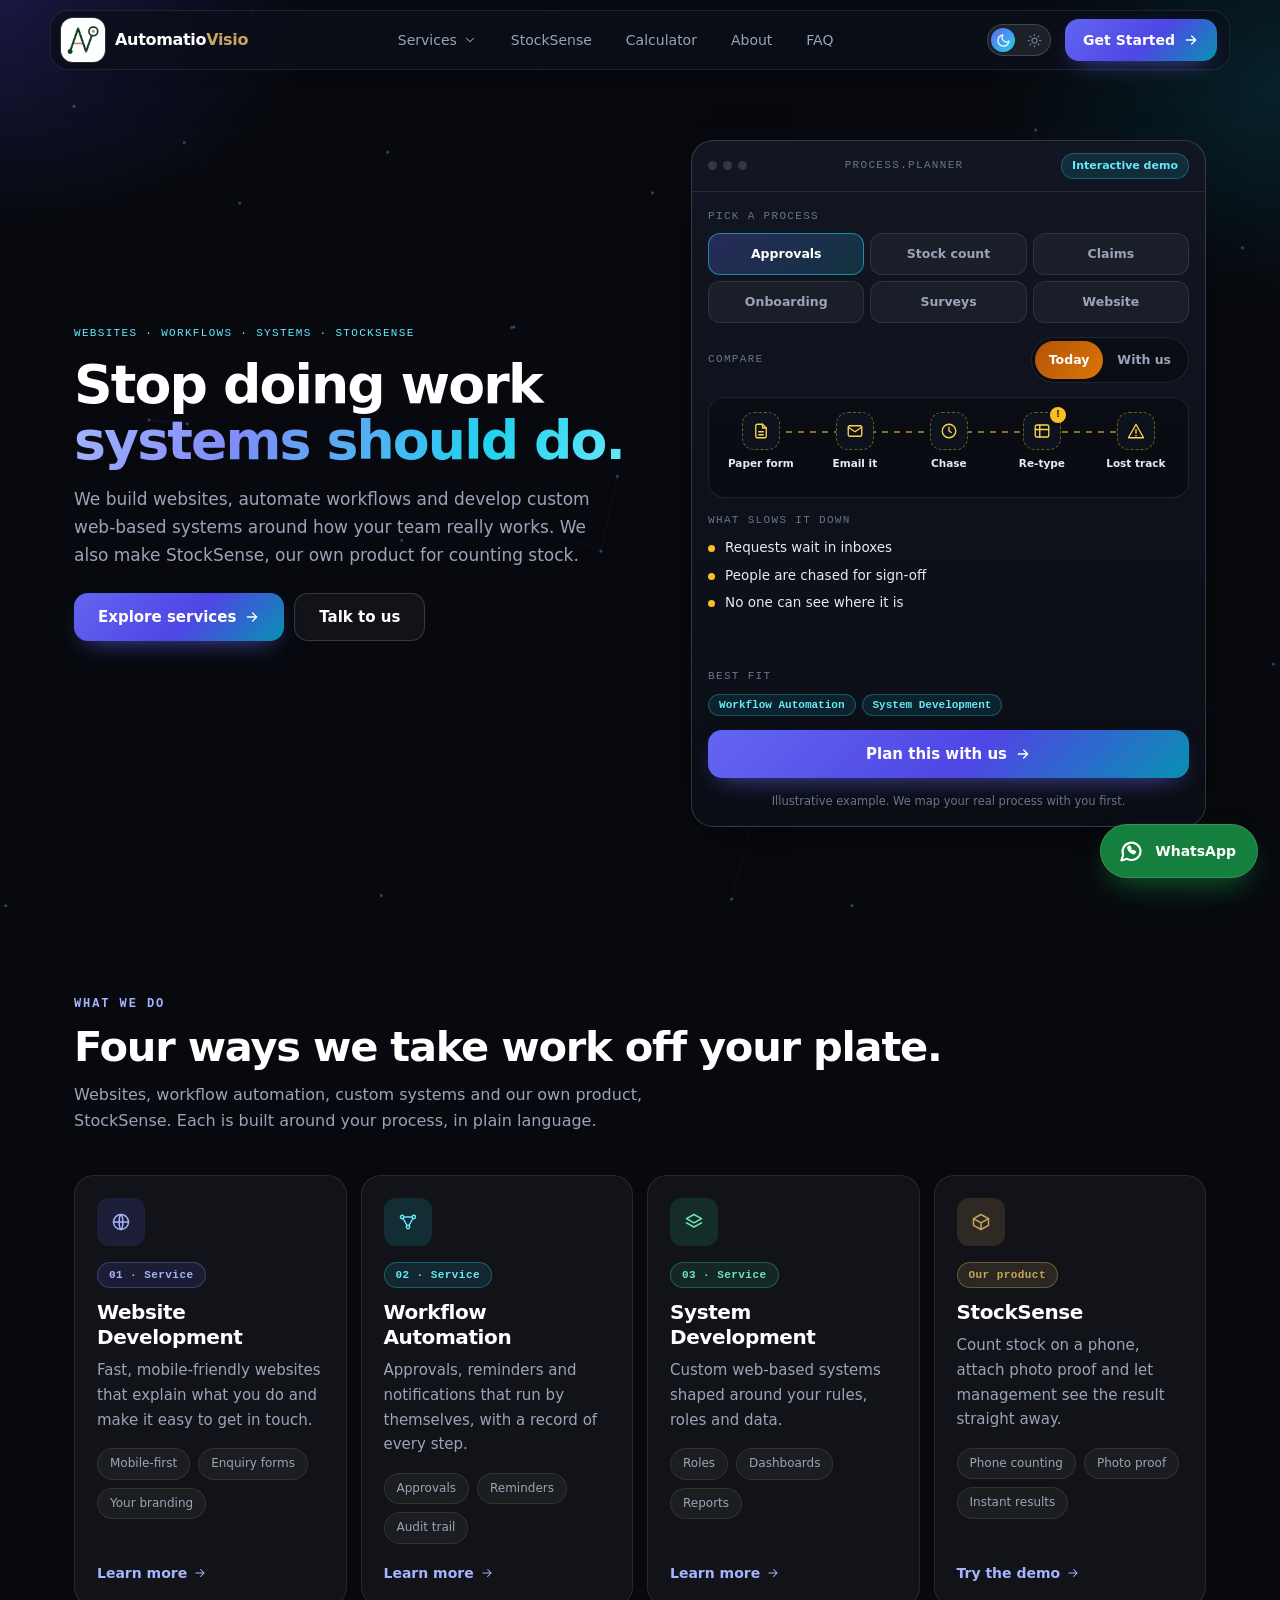
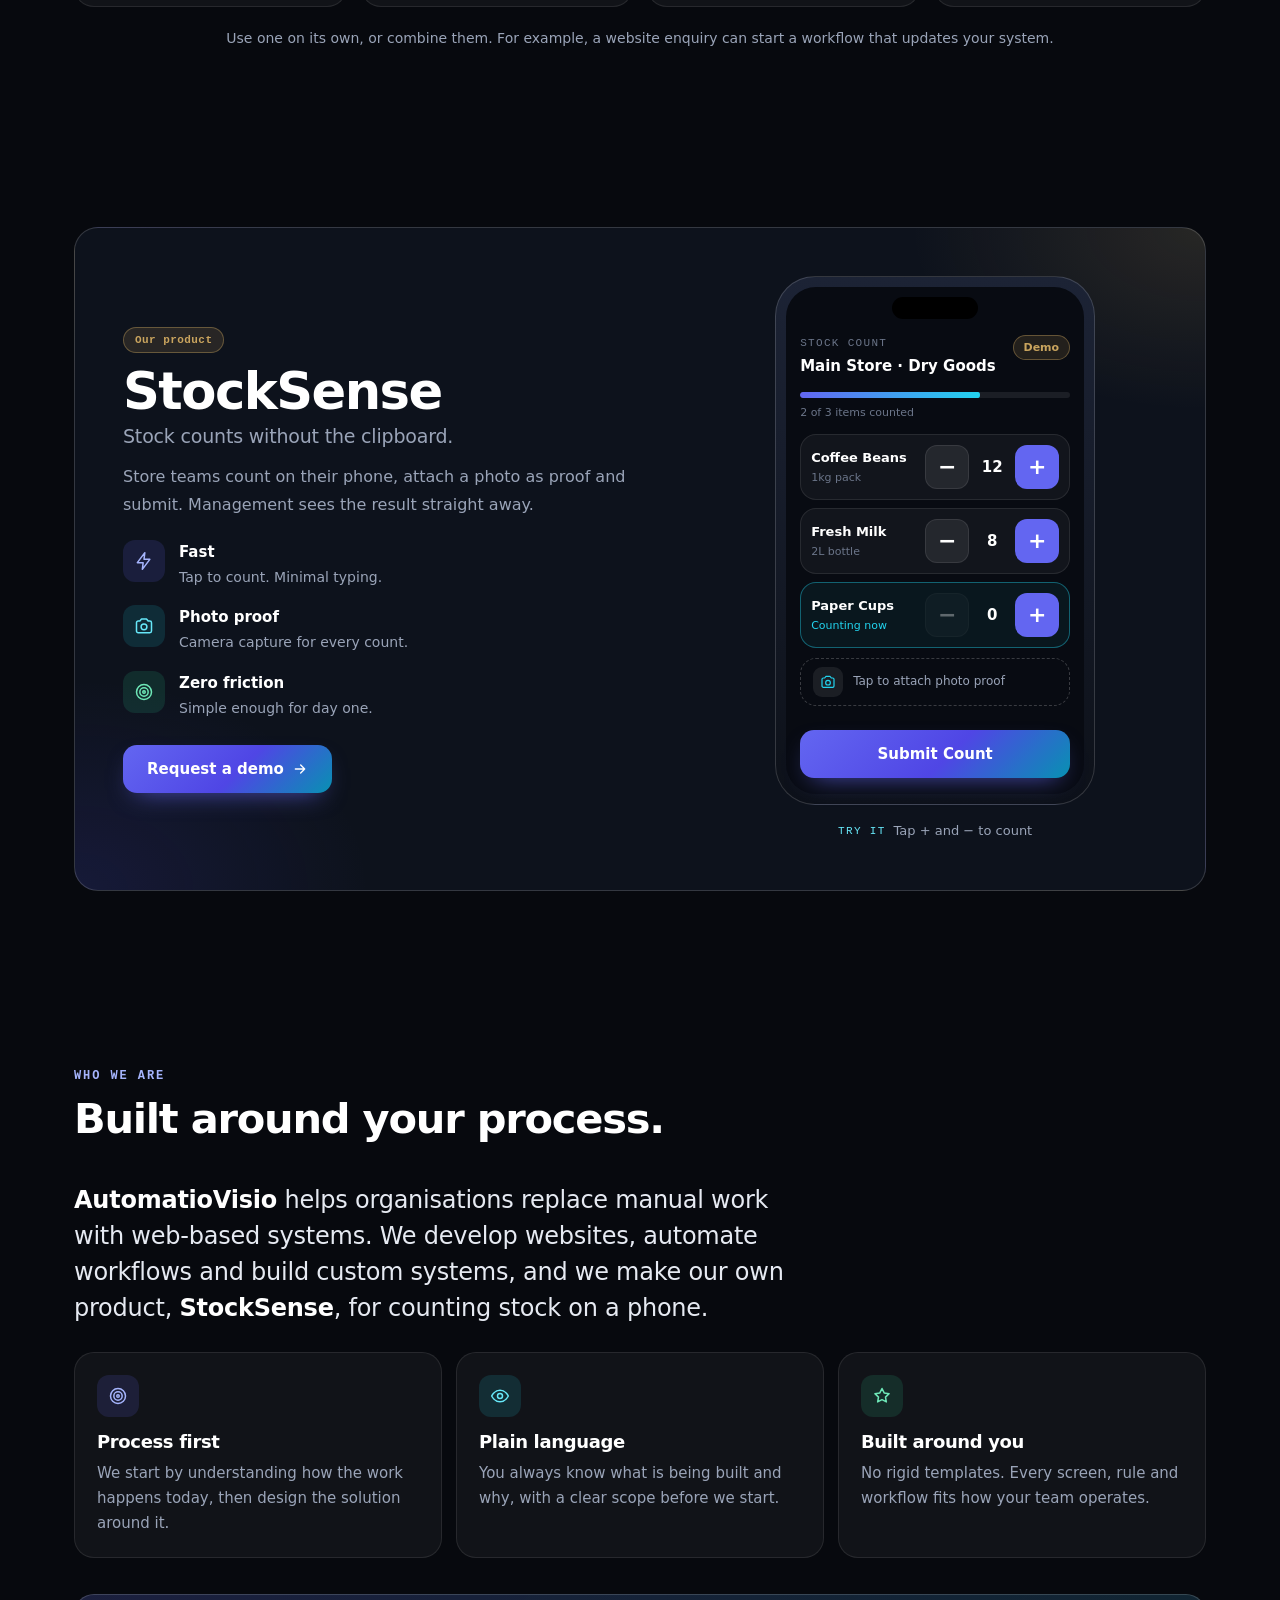
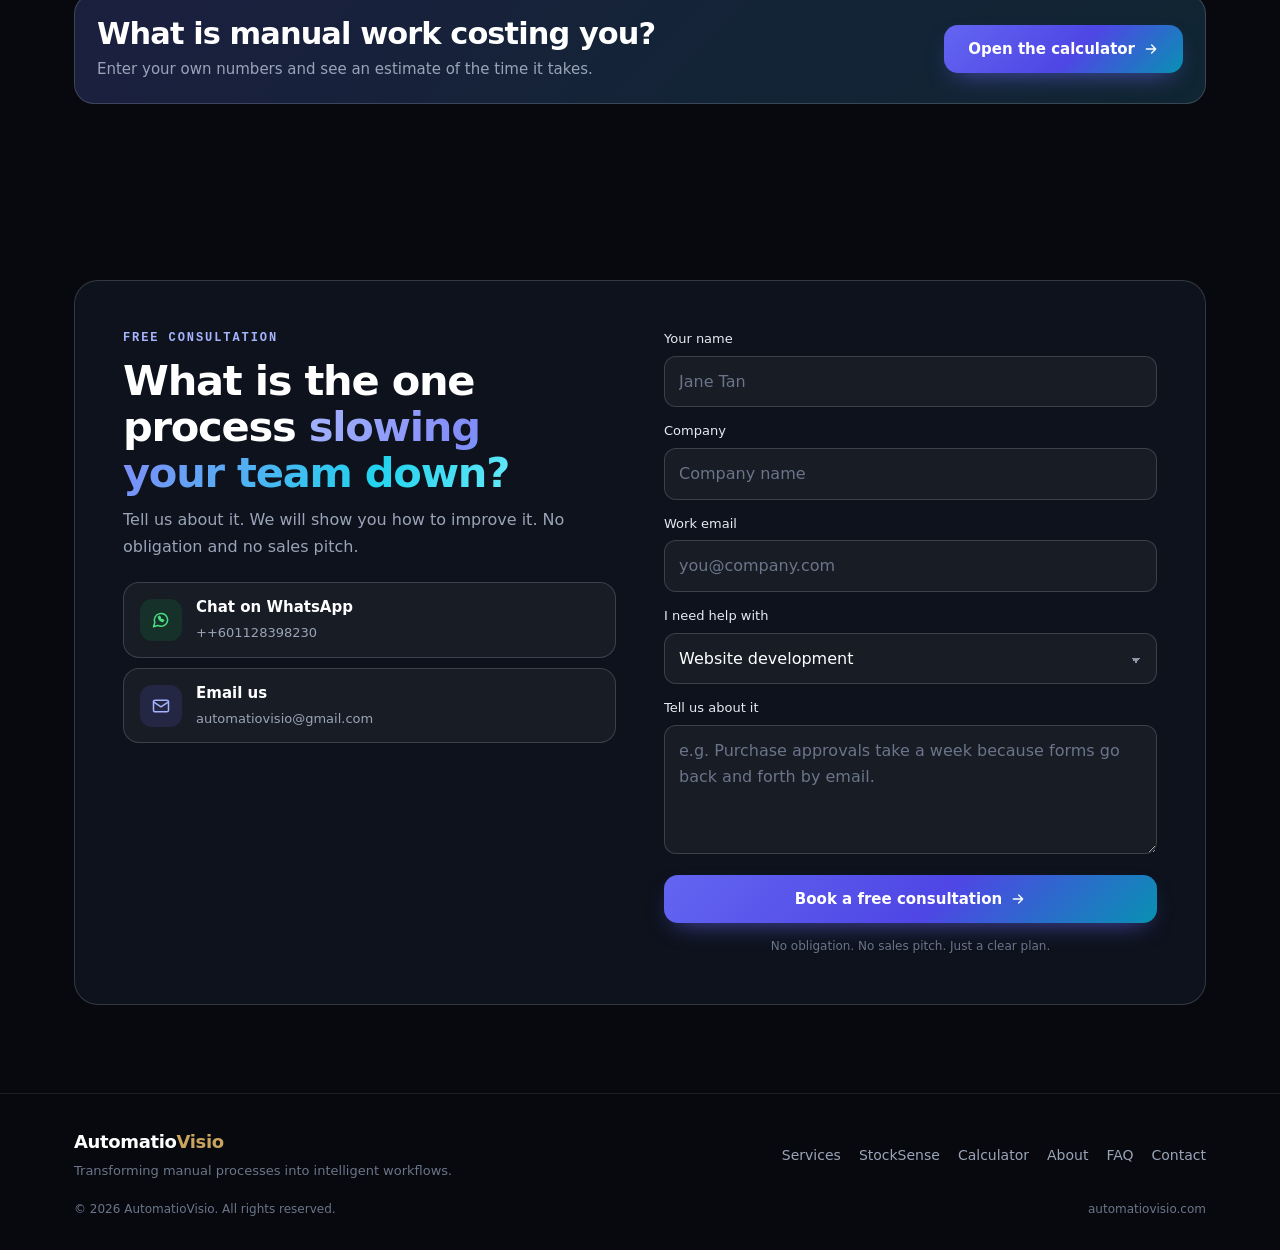
==== commit 587340fa: "Update index.html" ====
--- a/index.html
+++ b/index.html
@@ -801,7 +801,7 @@
             <h2>What is the one process <span class="grad">slowing your team down?</span></h2>
             <p class="sub">Tell us about it. We will show you how to improve it. No obligation and no sales pitch.</p>
             <div class="opts">
-              <a class="opt opt-wa" data-wa href="https://wa.me/0123456789"><span class="fi g"><svg class="i" aria-hidden="true"><use href="#i-wa"/></svg></span><span><b>Chat on WhatsApp</b><small data-wa-text>+01128398230</small></span></a>
+              <a class="opt opt-wa" data-wa href="https://wa.me/0123456789"><span class="fi g"><svg class="i" aria-hidden="true"><use href="#i-wa"/></svg></span><span><b>Chat on WhatsApp</b><small data-wa-text>++601128398230</small></span></a>
               <a class="opt" data-email-link href="mailto:automatiovisio@gmail.com"><span class="fi i"><svg class="i" aria-hidden="true"><use href="#i-mail"/></svg></span><span><b>Email us</b><small data-email-text>automatiovisio@gmail.com</small></span></a>
             </div>
           </div>
@@ -860,7 +860,7 @@
 
   // ---- Edit these three lines to change contact details ----
   var CONTACT_EMAIL = "automatiovisio@gmail.com";
-  var WHATSAPP_NUMBER = "+01128398230"; // WhatsApp needs the full international number, e.g. +60123456789
+  var WHATSAPP_NUMBER = "++601128398230"; // WhatsApp needs the full international number, e.g. +60123456789
   var WHATSAPP_MESSAGE = "Hello AutomatioVisio, I would like to discuss a project.";
   // -----------------------------------------------------------
 
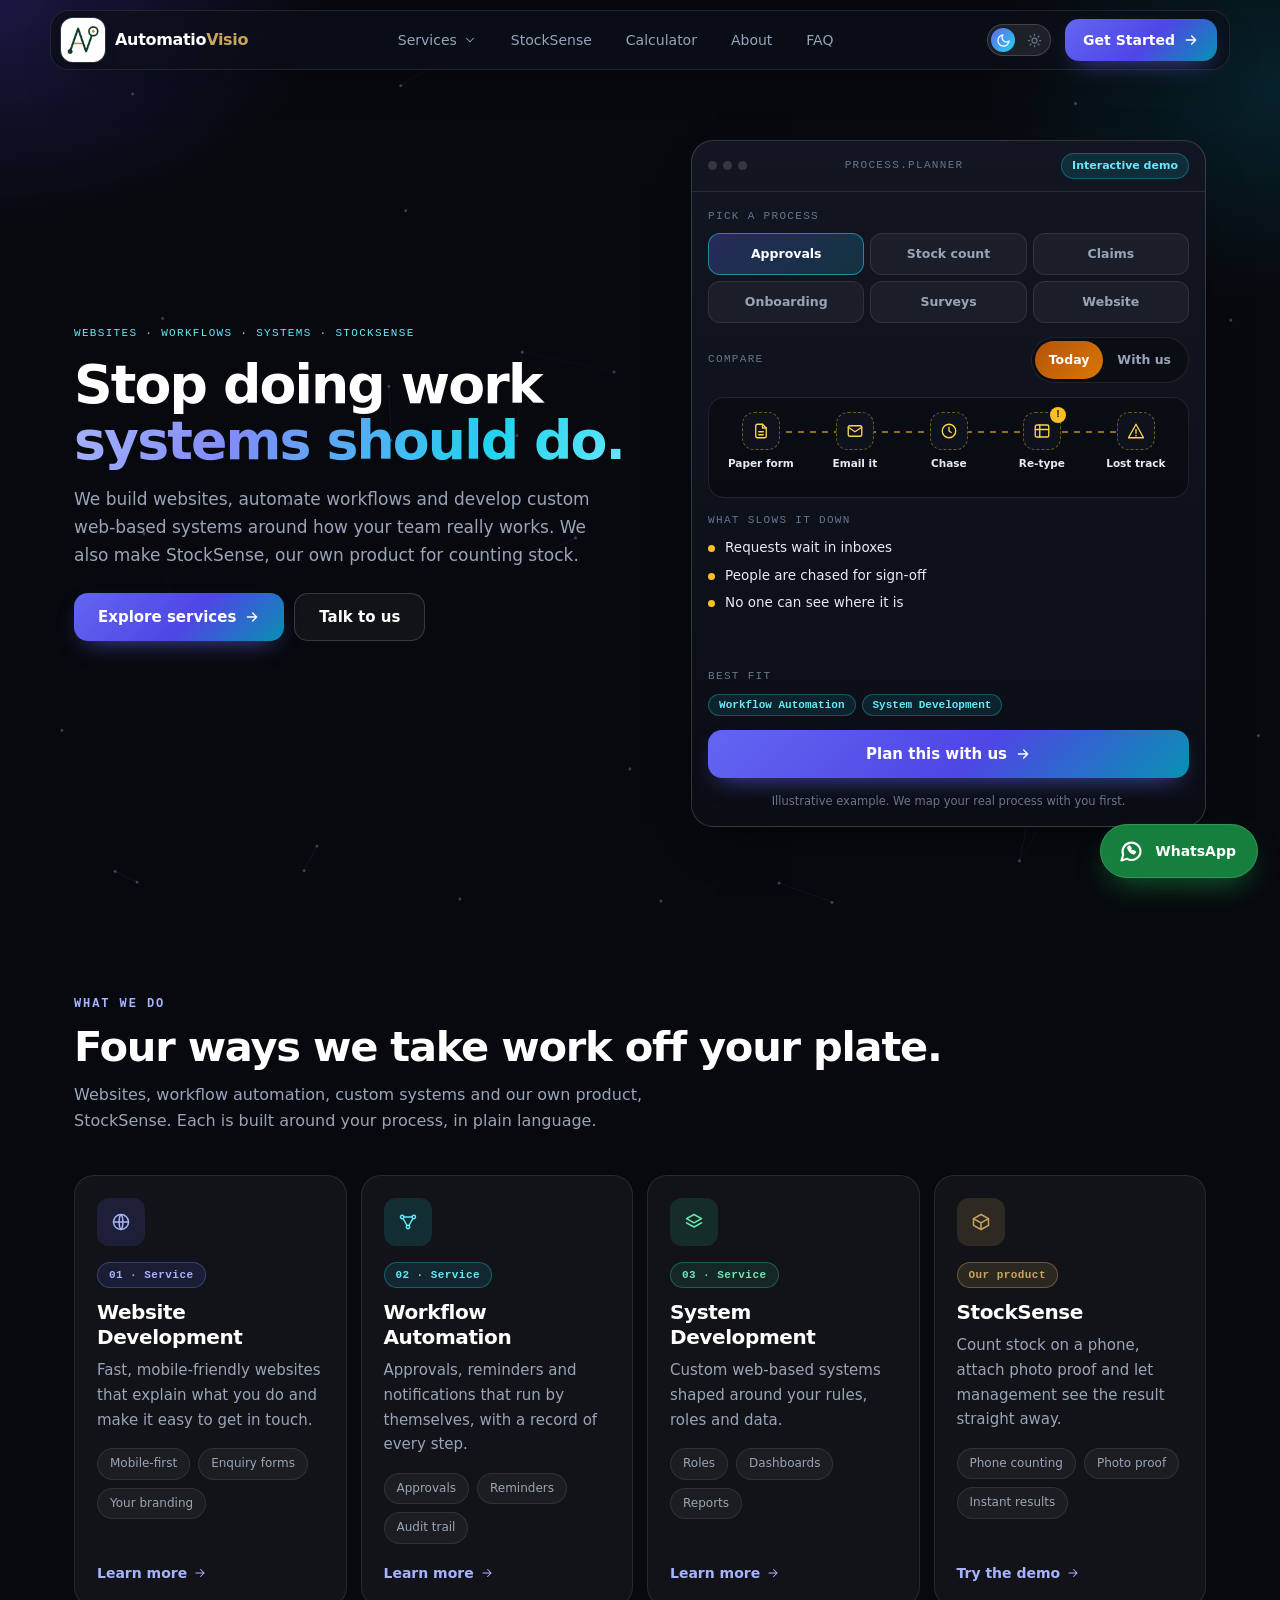
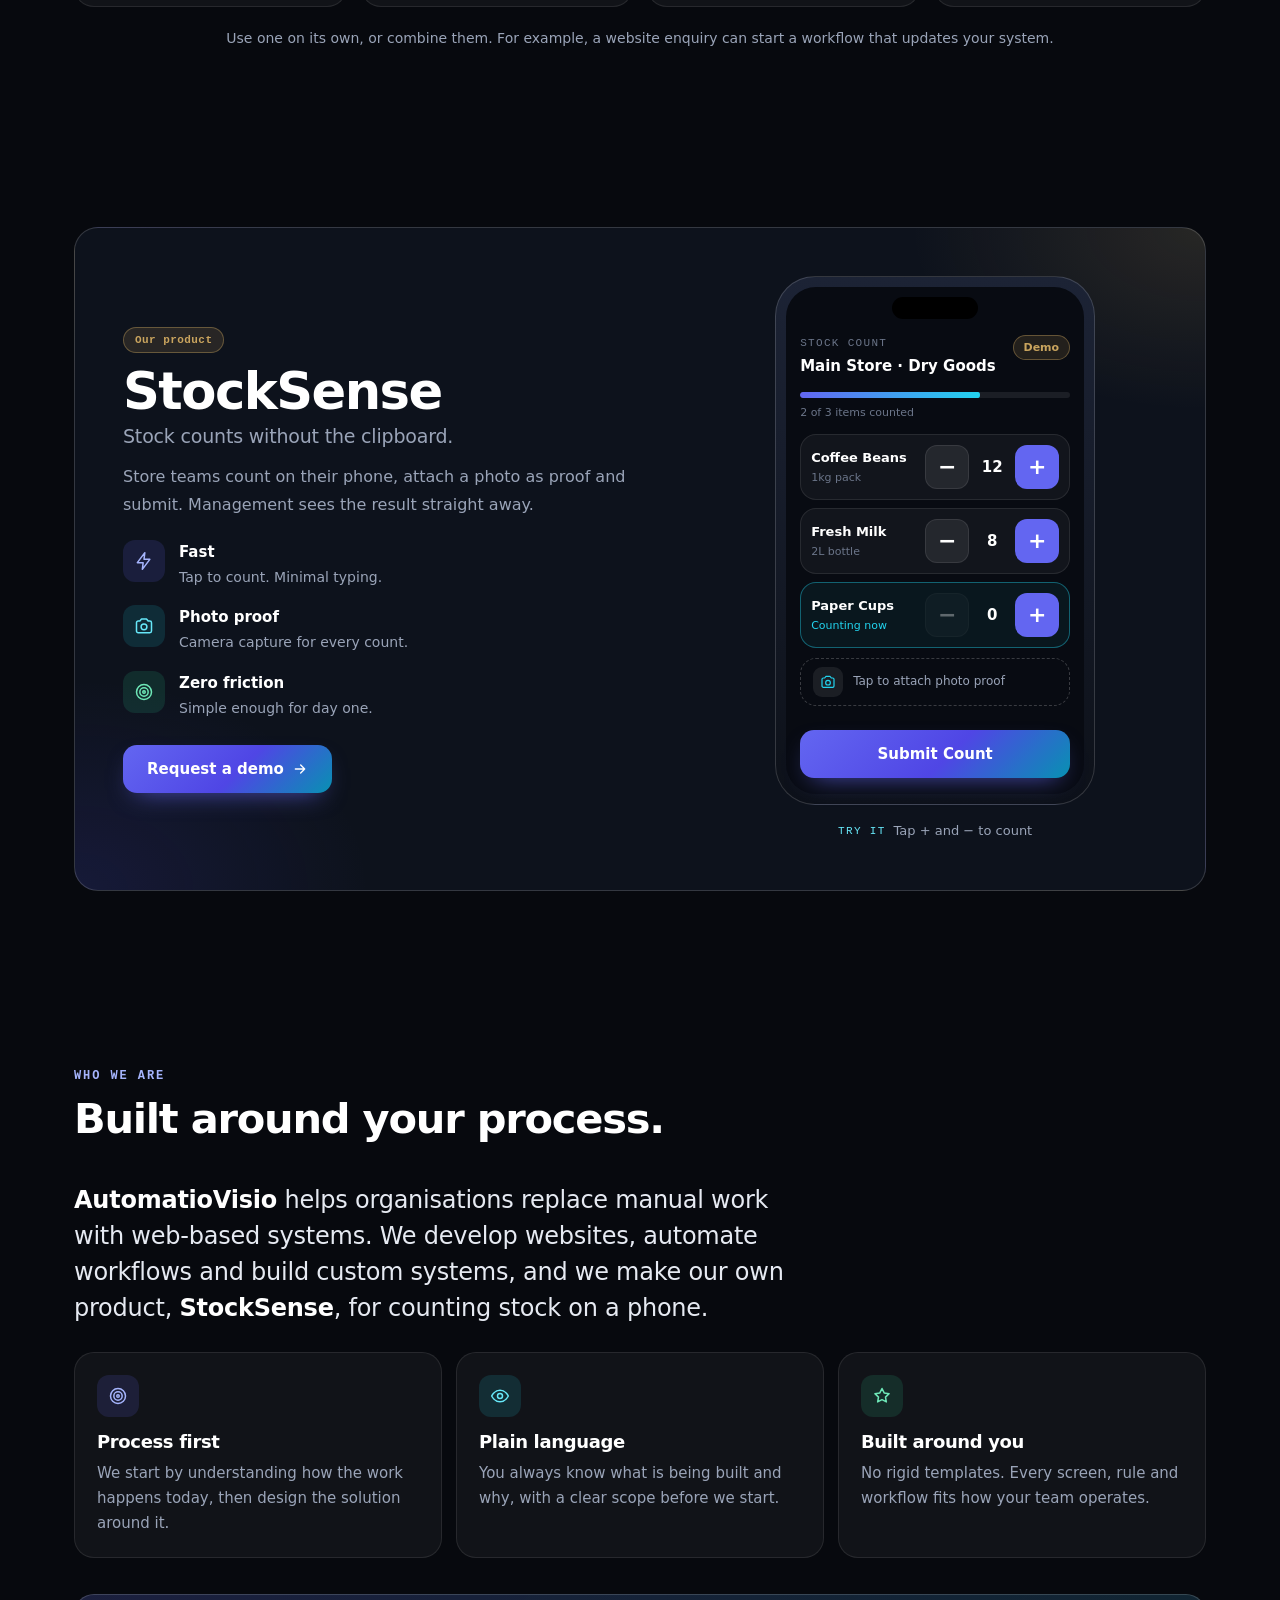
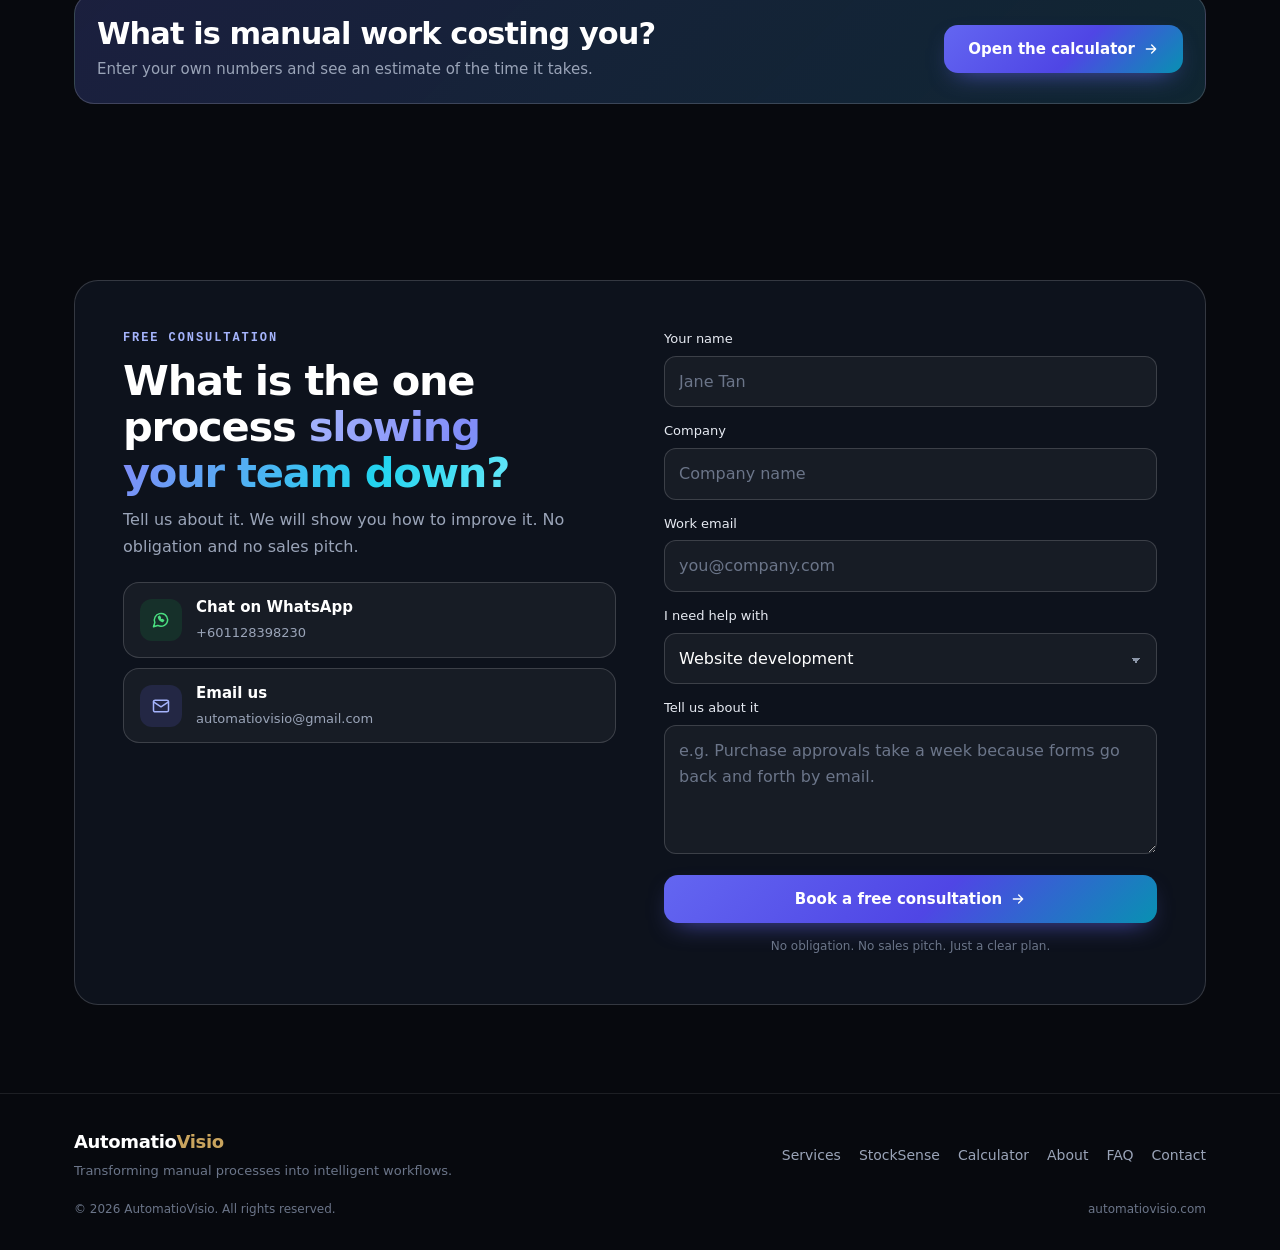
==== commit 5f9425ad: "Update index.html" ====
--- a/index.html
+++ b/index.html
@@ -801,7 +801,7 @@
             <h2>What is the one process <span class="grad">slowing your team down?</span></h2>
             <p class="sub">Tell us about it. We will show you how to improve it. No obligation and no sales pitch.</p>
             <div class="opts">
-              <a class="opt opt-wa" data-wa href="https://wa.me/0123456789"><span class="fi g"><svg class="i" aria-hidden="true"><use href="#i-wa"/></svg></span><span><b>Chat on WhatsApp</b><small data-wa-text>++601128398230</small></span></a>
+              <a class="opt opt-wa" data-wa href="https://wa.me/0123456789"><span class="fi g"><svg class="i" aria-hidden="true"><use href="#i-wa"/></svg></span><span><b>Chat on WhatsApp</b><small data-wa-text>+601128398230</small></span></a>
               <a class="opt" data-email-link href="mailto:automatiovisio@gmail.com"><span class="fi i"><svg class="i" aria-hidden="true"><use href="#i-mail"/></svg></span><span><b>Email us</b><small data-email-text>automatiovisio@gmail.com</small></span></a>
             </div>
           </div>
@@ -860,7 +860,7 @@
 
   // ---- Edit these three lines to change contact details ----
   var CONTACT_EMAIL = "automatiovisio@gmail.com";
-  var WHATSAPP_NUMBER = "++601128398230"; // WhatsApp needs the full international number, e.g. +60123456789
+  var WHATSAPP_NUMBER = "+601128398230"; // WhatsApp needs the full international number, e.g. +60123456789
   var WHATSAPP_MESSAGE = "Hello AutomatioVisio, I would like to discuss a project.";
   // -----------------------------------------------------------
 
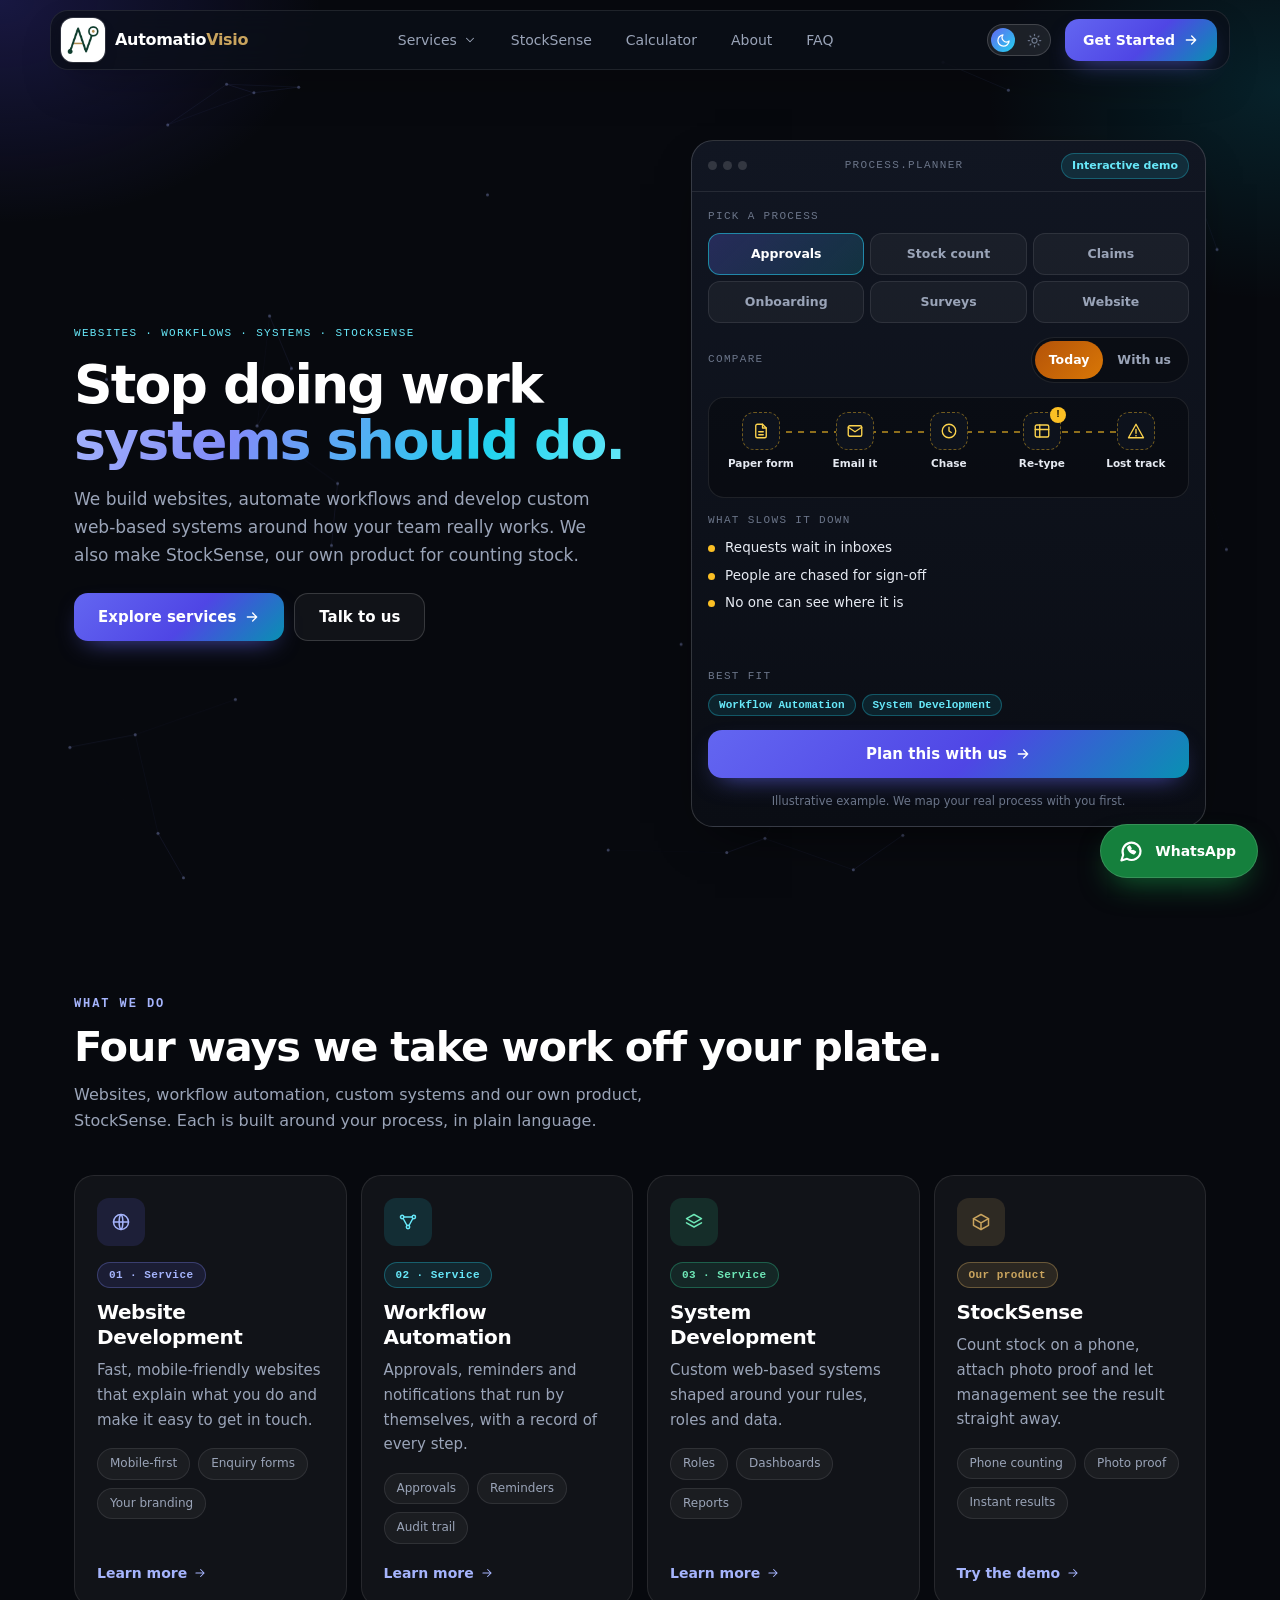
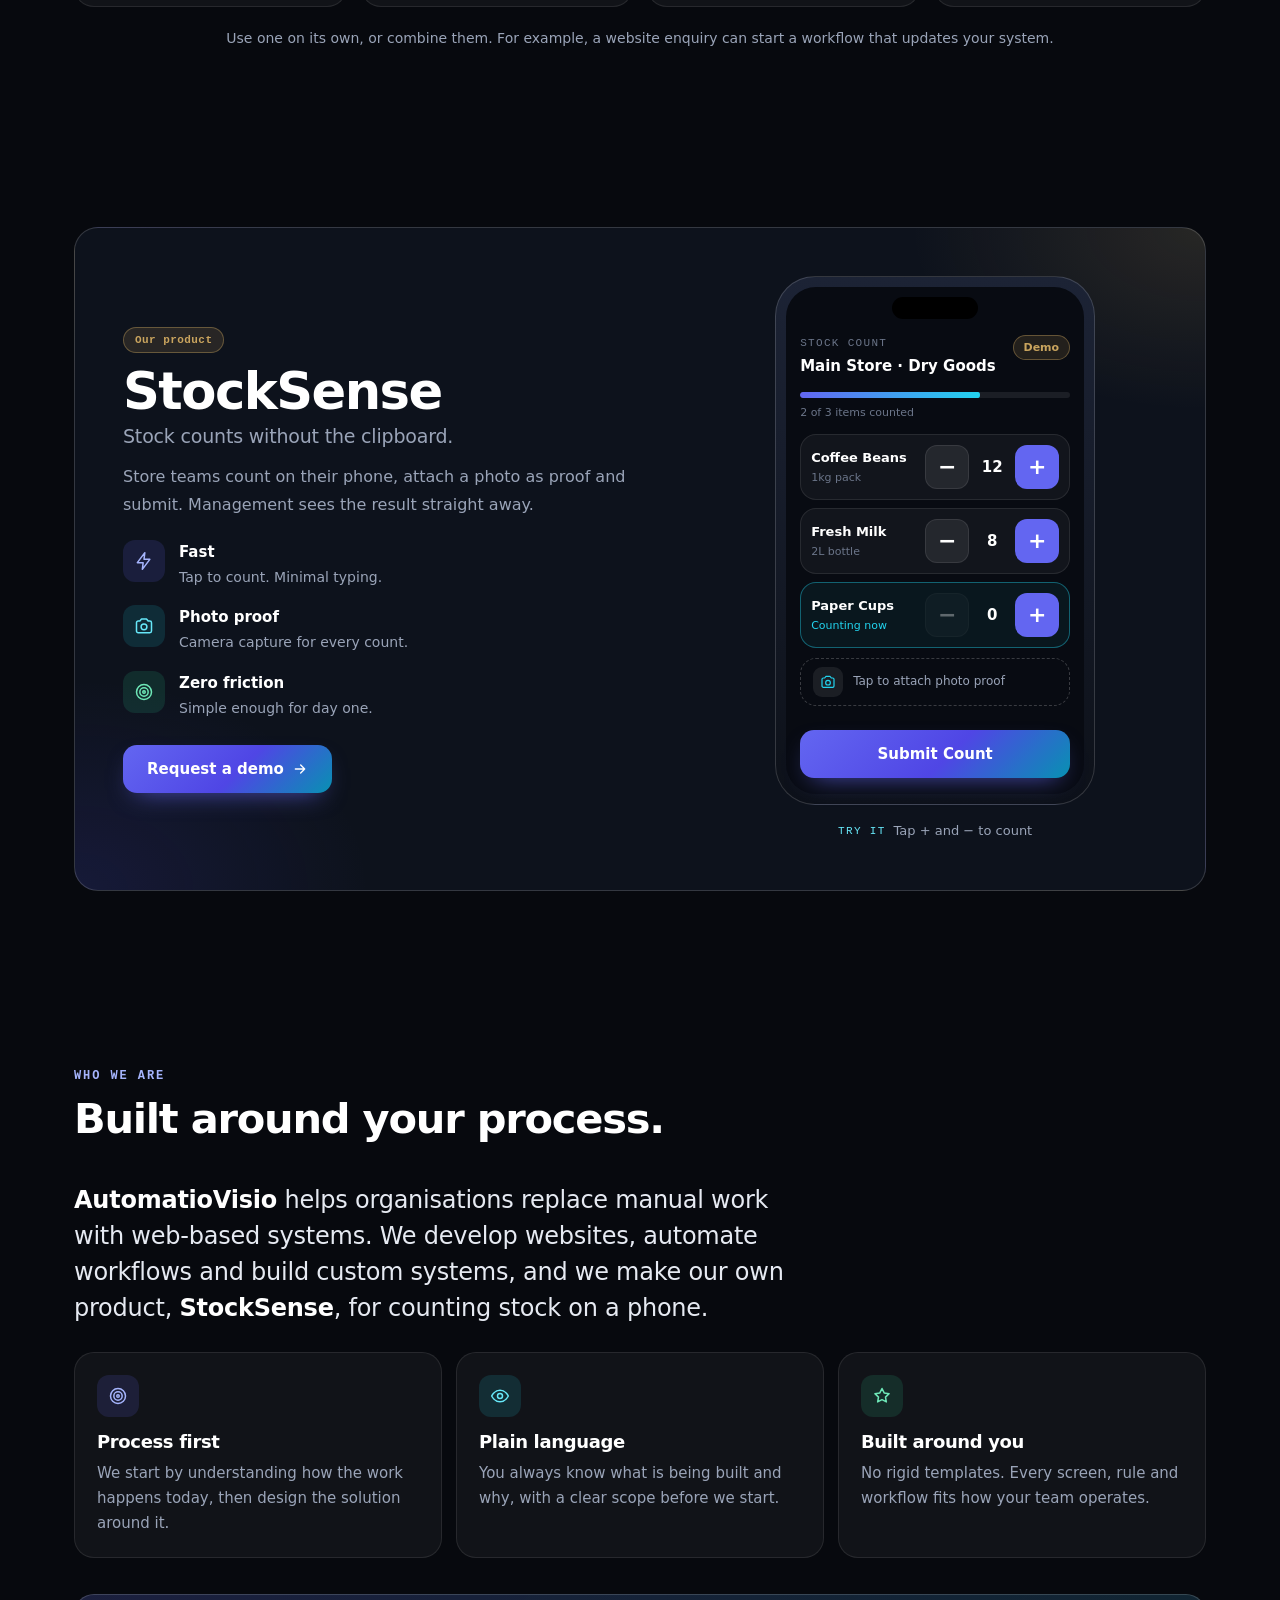
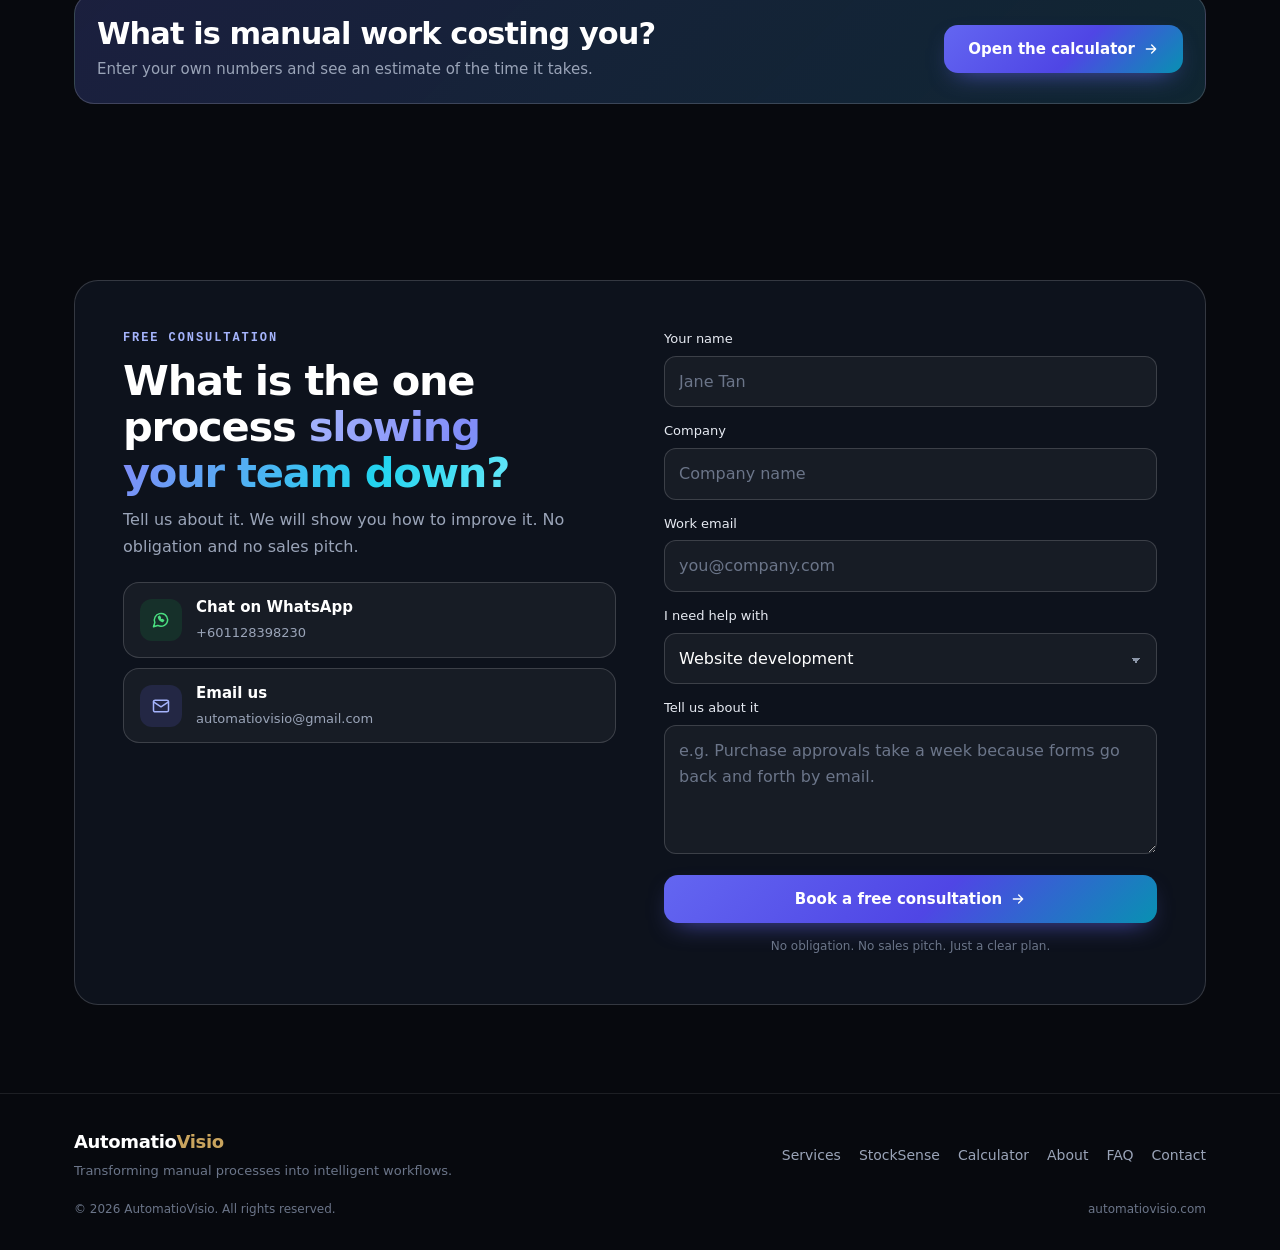
==== commit 167347c3: "Update index.html" ====
--- a/index.html
+++ b/index.html
@@ -1328,20 +1328,27 @@
       render();
     });
 
-    /* ---------- Contact form: emails you automatically (FormSubmit) ---------- */
+    /* ---------- Contact form: stores enquiries securely in Supabase ---------- */
     safe("contact form", function () {
       var form = $("#contactForm");
       if (!form) return;
-      var EMAIL = (window.AV && window.AV.email) || "automatiovisio@gmail.com";
-      var ENDPOINT = "https://formsubmit.co/ajax/" + EMAIL;
+
+      var SUPABASE_URL = "https://ndsdqcdaxtqpjopuycnb.supabase.co";
+      var SUPABASE_PUBLISHABLE_KEY = "sb_publishable_kbYcoHhgX-3nv6-CBiK5YA__srweiwU";
+      var ENDPOINT = SUPABASE_URL + "/rest/v1/solution_enquiries";
+
       var err = $("#formError"), sendBtn = form.querySelector('button[type="submit"]');
       var fName = $("#fName"), fEmail = $("#fEmail"), fMsg = $("#fMsg"), fNeed = $("#fNeed"), fCompany = $("#fCompany");
 
       function prefill(need, msg) {
         if (NEED[need]) fNeed.value = NEED[need];
         var text = msg || NEED_MSG[need] || "";
-        if (text && (!fMsg.value.trim() || fMsg.getAttribute("data-auto") === "1")) { fMsg.value = text; fMsg.setAttribute("data-auto", "1"); }
+        if (text && (!fMsg.value.trim() || fMsg.getAttribute("data-auto") === "1")) {
+          fMsg.value = text;
+          fMsg.setAttribute("data-auto", "1");
+        }
       }
+
       document.addEventListener("click", function (e) {
         var t = e.target.closest("[data-need]");
         if (!t) return;
@@ -1350,45 +1357,82 @@
         AV.closeAll();
         goTo("contact");
       });
+
       var q = new URLSearchParams(location.search).get("need");
       if (q) prefill(q);
-
       fMsg.addEventListener("input", function () { fMsg.setAttribute("data-auto", "0"); });
-      [fName, fEmail, fMsg].forEach(function (f) { f.addEventListener("input", function () { f.classList.remove("invalid"); }); });
+      [fName, fEmail, fMsg].forEach(function (f) {
+        f.addEventListener("input", function () { f.classList.remove("invalid"); });
+      });
+
       form.addEventListener("submit", function (e) {
         e.preventDefault();
-        var emailOk = /^[^\s@]+@[^\s@]+\.[^\s@]+$/.test(fEmail.value.trim());
+        if (sendBtn.disabled) return;
+
+        var name = fName.value.trim();
+        var company = fCompany.value.trim();
+        var email = fEmail.value.trim().toLowerCase();
+        var message = fMsg.value.trim();
+        var emailOk = /^[^\s@]+@[^\s@]+\.[^\s@]+$/.test(email);
+
         [fName, fEmail, fMsg].forEach(function (f) { f.classList.remove("invalid"); });
         var bad = [];
-        if (!fName.value.trim()) bad.push(fName);
+        if (name.length < 2) bad.push(fName);
         if (!emailOk) bad.push(fEmail);
-        if (!fMsg.value.trim()) bad.push(fMsg);
+        if (message.length < 5) bad.push(fMsg);
+
         if (bad.length) {
           bad.forEach(function (f) { f.classList.add("invalid"); });
-          err.textContent = emailOk || !fEmail.value.trim() ? "Please fill in the highlighted fields." : "Please enter a valid email address.";
+          err.textContent = !emailOk && fEmail.value.trim()
+            ? "Please enter a valid email address."
+            : "Please fill in the highlighted fields.";
           bad[0].focus();
           return;
         }
+
         err.textContent = "";
-        var company = fCompany.value.trim();
         var payload = {
-          _subject: "New enquiry: " + fNeed.value + (company ? " (" + company + ")" : ""),
-          _template: "table", _captcha: "false", _honey: "",
-          name: fName.value.trim(), company: company || "-", email: fEmail.value.trim(),
-          interested_in: fNeed.value, message: fMsg.value.trim(),
-          submitted_at: new Date().toLocaleString("en-MY", { timeZone: "Asia/Kuala_Lumpur" })
+          name: name,
+          company: company || null,
+          work_email: email,
+          help_with: fNeed.value,
+          message: message
         };
+
         var label = sendBtn.innerHTML;
-        sendBtn.disabled = true; sendBtn.textContent = "Sending...";
-        function restore() { sendBtn.disabled = false; sendBtn.innerHTML = label; }
-        fetch(ENDPOINT, { method: "POST", headers: { "Content-Type": "application/json", "Accept": "application/json" }, body: JSON.stringify(payload) })
-          .then(function (res) { return res.json().then(function (data) { if (!res.ok || String(data.success) !== "true") throw new Error("send failed"); }); })
-          .then(function () { showToast("Thank you. We received your enquiry and will reply soon."); form.reset(); restore(); })
-          .catch(function () {
-            var body = "Name: " + payload.name + "\nCompany: " + payload.company + "\nEmail: " + payload.email + "\nInterested in: " + payload.interested_in + "\n\nMessage:\n" + payload.message;
-            restore();
-            showToast("Opening your email app. Just press Send.");
-            window.location.href = "mailto:" + EMAIL + "?subject=" + encodeURIComponent(payload._subject) + "&body=" + encodeURIComponent(body);
+        sendBtn.disabled = true;
+        sendBtn.textContent = "Sending...";
+
+        fetch(ENDPOINT, {
+          method: "POST",
+          headers: {
+            "apikey": SUPABASE_PUBLISHABLE_KEY,
+            "Authorization": "Bearer " + SUPABASE_PUBLISHABLE_KEY,
+            "Content-Type": "application/json",
+            "Accept": "application/json",
+            "Prefer": "return=minimal"
+          },
+          body: JSON.stringify(payload)
+        })
+          .then(function (res) {
+            if (!res.ok) {
+              return res.text().then(function (details) {
+                throw new Error(details || "Submission failed with status " + res.status);
+              });
+            }
+          })
+          .then(function () {
+            form.reset();
+            fMsg.setAttribute("data-auto", "0");
+            showToast("Thank you. We received your enquiry and will reply soon.");
+          })
+          .catch(function (error) {
+            console.error("[AutomatioVisio] Supabase submission failed", error);
+            err.textContent = "We could not submit your enquiry right now. Please try again or contact us by WhatsApp or email.";
+          })
+          .finally(function () {
+            sendBtn.disabled = false;
+            sendBtn.innerHTML = label;
           });
       });
     });
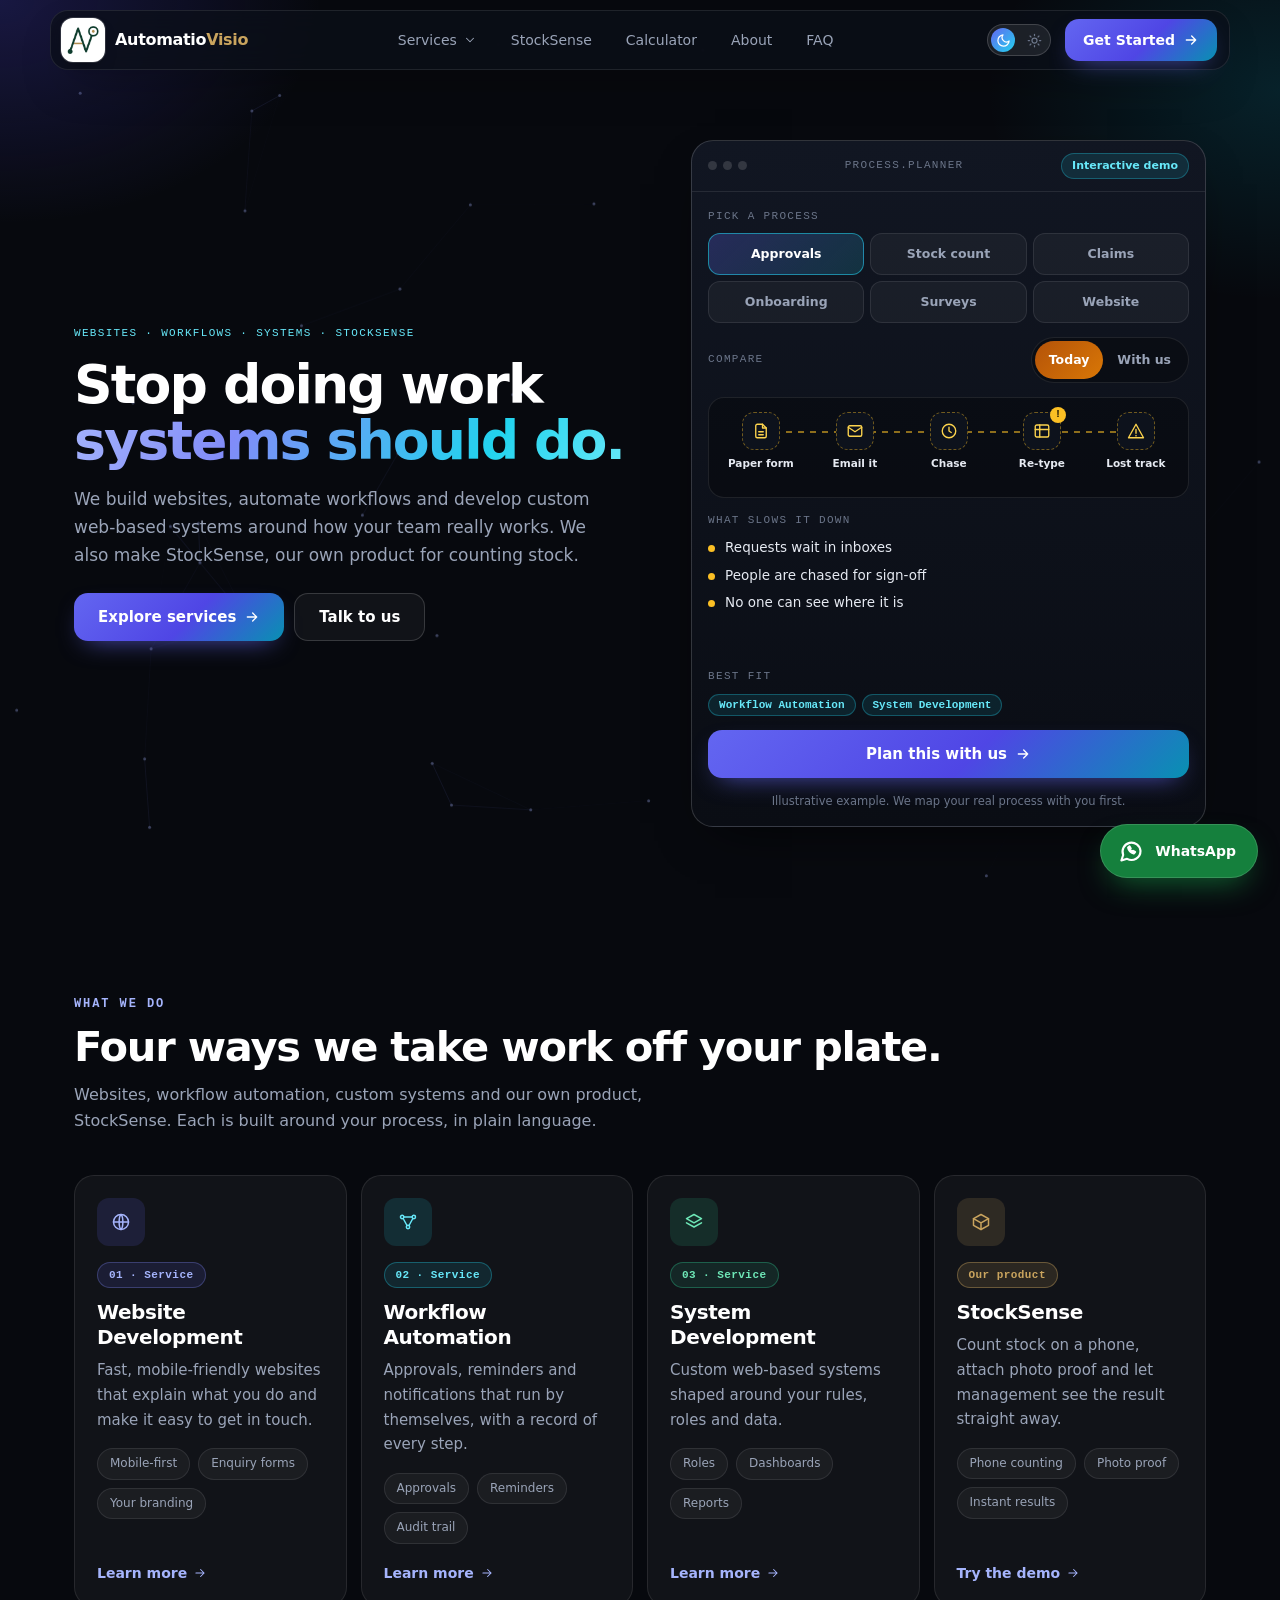
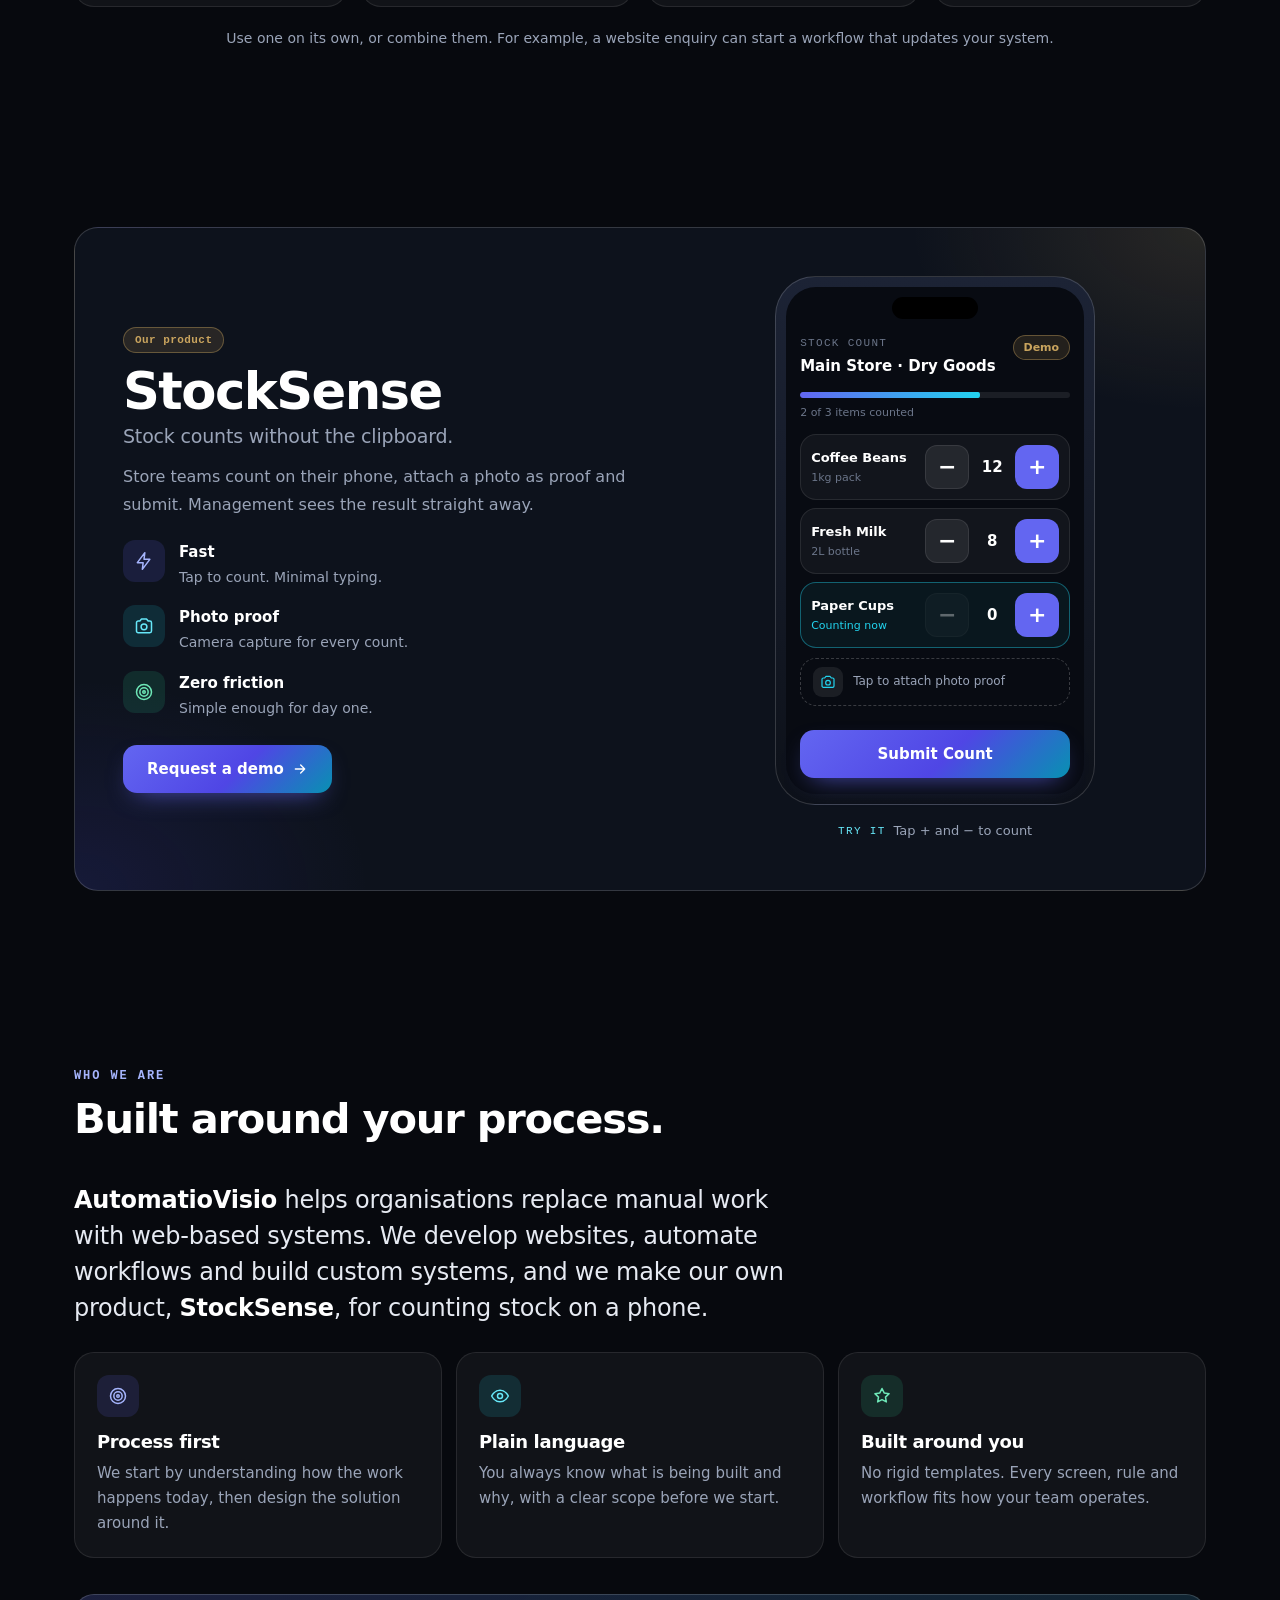
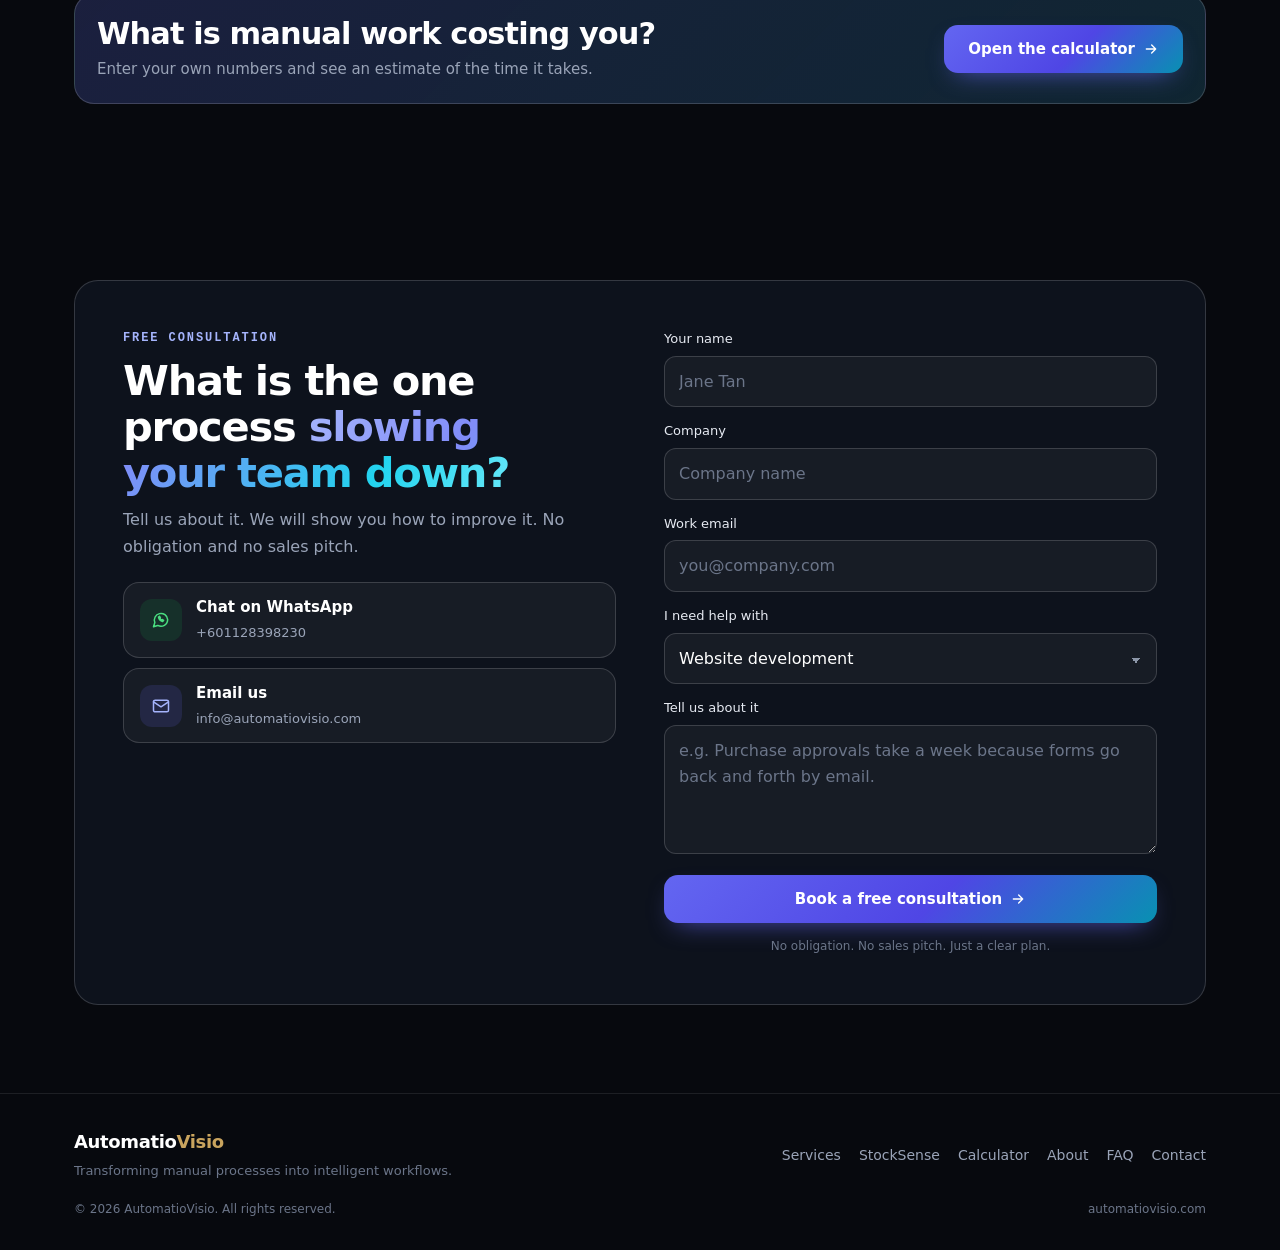
==== commit 4c9467d0: "Update index.html" ====
--- a/index.html
+++ b/index.html
@@ -571,7 +571,7 @@
   .js .reveal { opacity: 1 !important; transform: none !important; }
 }
 </style>
-  <script type="application/ld+json">{"@context":"https://schema.org","@type":"Organization","name":"AutomatioVisio","url":"https://automatiovisio.github.io/","description":"Website development, workflow automation, system development and StockSense, our own stock counting product.","email":"automatiovisio@gmail.com"}</script>
+  <script type="application/ld+json">{"@context":"https://schema.org","@type":"Organization","name":"AutomatioVisio","url":"https://automatiovisio.github.io/","description":"Website development, workflow automation, system development and StockSense, our own stock counting product.","email":"info@automatiovisio.com"}</script>
 </head>
 <body data-page="home">
   <svg aria-hidden="true" focusable="false" style="position:absolute;width:0;height:0;overflow:hidden"><defs><symbol id="i-arrow" viewBox="0 0 24 24"><path d="M5 12h14M13 6l6 6-6 6"/></symbol><symbol id="i-up" viewBox="0 0 24 24"><path d="M6 15l6-6 6 6"/></symbol><symbol id="i-moon" viewBox="0 0 24 24"><path d="M21 12.8A9 9 0 1 1 11.2 3a7 7 0 0 0 9.8 9.8z"/></symbol><symbol id="i-sun" viewBox="0 0 24 24"><circle cx="12" cy="12" r="4"/><path d="M12 2v2M12 20v2M4.9 4.9l1.4 1.4M17.7 17.7l1.4 1.4M2 12h2M20 12h2M4.9 19.1l1.4-1.4M17.7 6.3l1.4-1.4"/></symbol><symbol id="i-chev" viewBox="0 0 24 24"><path d="M6 9l6 6 6-6"/></symbol><symbol id="i-globe" viewBox="0 0 24 24"><circle cx="12" cy="12" r="9"/><path d="M3 12h18M12 3c3 3 3 15 0 18M12 3c-3 3-3 15 0 18"/></symbol><symbol id="i-flow" viewBox="0 0 24 24"><circle cx="5" cy="6" r="2"/><circle cx="19" cy="6" r="2"/><circle cx="12" cy="18" r="2"/><path d="M7 6h10M6.2 7.8l4.6 8.4M17.8 7.8l-4.6 8.4"/></symbol><symbol id="i-layers" viewBox="0 0 24 24"><path d="M12 3l9 5-9 5-9-5z"/><path d="M3 13l9 5 9-5"/></symbol><symbol id="i-box" viewBox="0 0 24 24"><path d="M21 8l-9-5-9 5v8l9 5 9-5z"/><path d="M3 8l9 5 9-5M12 13v8"/></symbol><symbol id="i-upload" viewBox="0 0 24 24"><path d="M12 15V3m0 0L7 8m5-5 5 5"/><path d="M4 15v4a2 2 0 0 0 2 2h12a2 2 0 0 0 2-2v-4"/></symbol><symbol id="i-check" viewBox="0 0 24 24"><path d="M14 3H7a2 2 0 0 0-2 2v14a2 2 0 0 0 2 2h10a2 2 0 0 0 2-2V8z"/><path d="M14 3v5h5M9 14l2 2 4-4"/></symbol><symbol id="i-ok" viewBox="0 0 24 24"><circle cx="12" cy="12" r="9"/><path d="M8 12.5l3 3 5-6"/></symbol><symbol id="i-sync" viewBox="0 0 24 24"><path d="M4 4v6h6M20 20v-6h-6"/><path d="M20 10a8 8 0 0 0-14.3-4M4 14a8 8 0 0 0 14.3 4"/></symbol><symbol id="i-bell" viewBox="0 0 24 24"><path d="M6 8a6 6 0 0 1 12 0c0 7 3 9 3 9H3s3-2 3-9"/><path d="M10.3 21a1.94 1.94 0 0 0 3.4 0"/></symbol><symbol id="i-phone" viewBox="0 0 24 24"><rect x="6" y="2.5" width="12" height="19" rx="2.5"/><path d="M11 18h2"/></symbol><symbol id="i-camera" viewBox="0 0 24 24"><path d="M3 8a2 2 0 0 1 2-2h2l2-2.5h6L17 6h2a2 2 0 0 1 2 2v10a2 2 0 0 1-2 2H5a2 2 0 0 1-2-2z"/><circle cx="12" cy="13" r="3.5"/></symbol><symbol id="i-doc" viewBox="0 0 24 24"><path d="M14 3H7a2 2 0 0 0-2 2v14a2 2 0 0 0 2 2h10a2 2 0 0 0 2-2V8z"/><path d="M14 3v5h5M9 13h6M9 17h6"/></symbol><symbol id="i-mail" viewBox="0 0 24 24"><rect x="3" y="5" width="18" height="14" rx="2"/><path d="M3 7l9 6 9-6"/></symbol><symbol id="i-clock" viewBox="0 0 24 24"><circle cx="12" cy="12" r="9"/><path d="M12 7v5l3 2"/></symbol><symbol id="i-alert" viewBox="0 0 24 24"><path d="M12 3l10 18H2z"/><path d="M12 10v5M12 18v.5"/></symbol><symbol id="i-grid" viewBox="0 0 24 24"><rect x="3" y="4" width="18" height="16" rx="2"/><path d="M3 10h18M9 4v16"/></symbol><symbol id="i-chart" viewBox="0 0 24 24"><path d="M3 20h18"/><path d="M6 16v-4M11 16V8M16 16V5"/></symbol><symbol id="i-user" viewBox="0 0 24 24"><circle cx="12" cy="8" r="4"/><path d="M4 21c0-4 4-6 8-6s8 2 8 6"/></symbol><symbol id="i-list" viewBox="0 0 24 24"><path d="M9 6h12M9 12h12M9 18h12"/><path d="M4 6h.01M4 12h.01M4 18h.01"/></symbol><symbol id="i-send" viewBox="0 0 24 24"><path d="M22 2L11 13"/><path d="M22 2l-7 20-4-9-9-4z"/></symbol><symbol id="i-zap" viewBox="0 0 24 24"><path d="M13 2 4 14h7l-1 8 9-12h-7z"/></symbol><symbol id="i-target" viewBox="0 0 24 24"><circle cx="12" cy="12" r="9"/><circle cx="12" cy="12" r="5"/><circle cx="12" cy="12" r="1.5"/></symbol><symbol id="i-eye" viewBox="0 0 24 24"><path d="M2 12s3.6-7 10-7 10 7 10 7-3.6 7-10 7S2 12 2 12z"/><circle cx="12" cy="12" r="3"/></symbol><symbol id="i-star" viewBox="0 0 24 24"><path d="M12 3l2.6 5.3 5.9.9-4.3 4.1 1 5.8L12 16.4l-5.2 2.7 1-5.8-4.3-4.1 5.9-.9z"/></symbol><symbol id="i-wa" viewBox="0 0 24 24"><path d="M20 11.5a8 8 0 0 1-11.9 7L3 20l1.6-4.9A8 8 0 1 1 20 11.5z"/><path d="M9 8.5c.5 2.6 2.4 4.5 5 5.2l1.2-1.3-1.8-1-.8.6c-.9-.4-1.5-1-1.9-1.9l.6-.8-1-1.8z"/></symbol></defs></svg>
@@ -802,7 +802,7 @@
             <p class="sub">Tell us about it. We will show you how to improve it. No obligation and no sales pitch.</p>
             <div class="opts">
               <a class="opt opt-wa" data-wa href="https://wa.me/0123456789"><span class="fi g"><svg class="i" aria-hidden="true"><use href="#i-wa"/></svg></span><span><b>Chat on WhatsApp</b><small data-wa-text>+601128398230</small></span></a>
-              <a class="opt" data-email-link href="mailto:automatiovisio@gmail.com"><span class="fi i"><svg class="i" aria-hidden="true"><use href="#i-mail"/></svg></span><span><b>Email us</b><small data-email-text>automatiovisio@gmail.com</small></span></a>
+              <a class="opt" data-email-link href="mailto:info@automatiovisio.com"><span class="fi i"><svg class="i" aria-hidden="true"><use href="#i-mail"/></svg></span><span><b>Email us</b><small data-email-text>info@automatiovisio.com</small></span></a>
             </div>
           </div>
 
@@ -859,7 +859,7 @@
   "use strict";
 
   // ---- Edit these three lines to change contact details ----
-  var CONTACT_EMAIL = "automatiovisio@gmail.com";
+  var CONTACT_EMAIL = "info@automatiovisio.com";
   var WHATSAPP_NUMBER = "+601128398230"; // WhatsApp needs the full international number, e.g. +60123456789
   var WHATSAPP_MESSAGE = "Hello AutomatioVisio, I would like to discuss a project.";
   // -----------------------------------------------------------
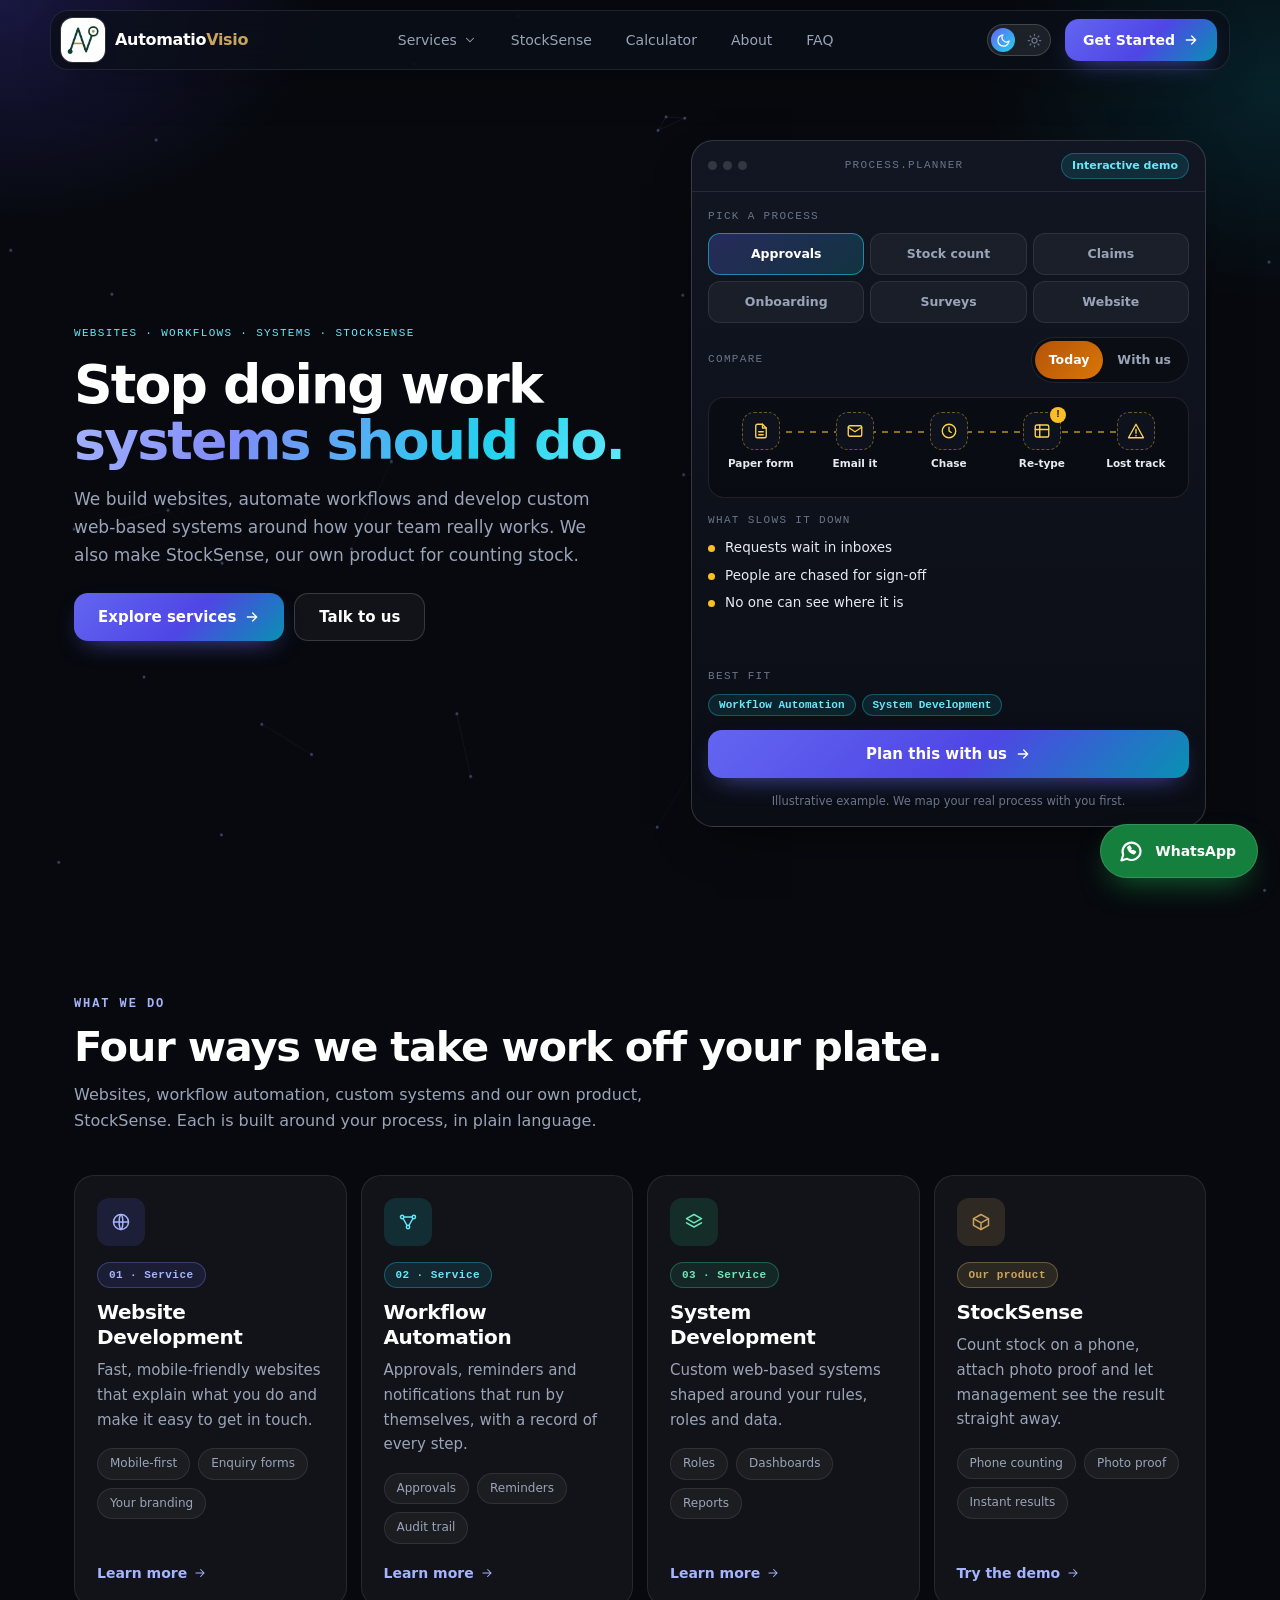
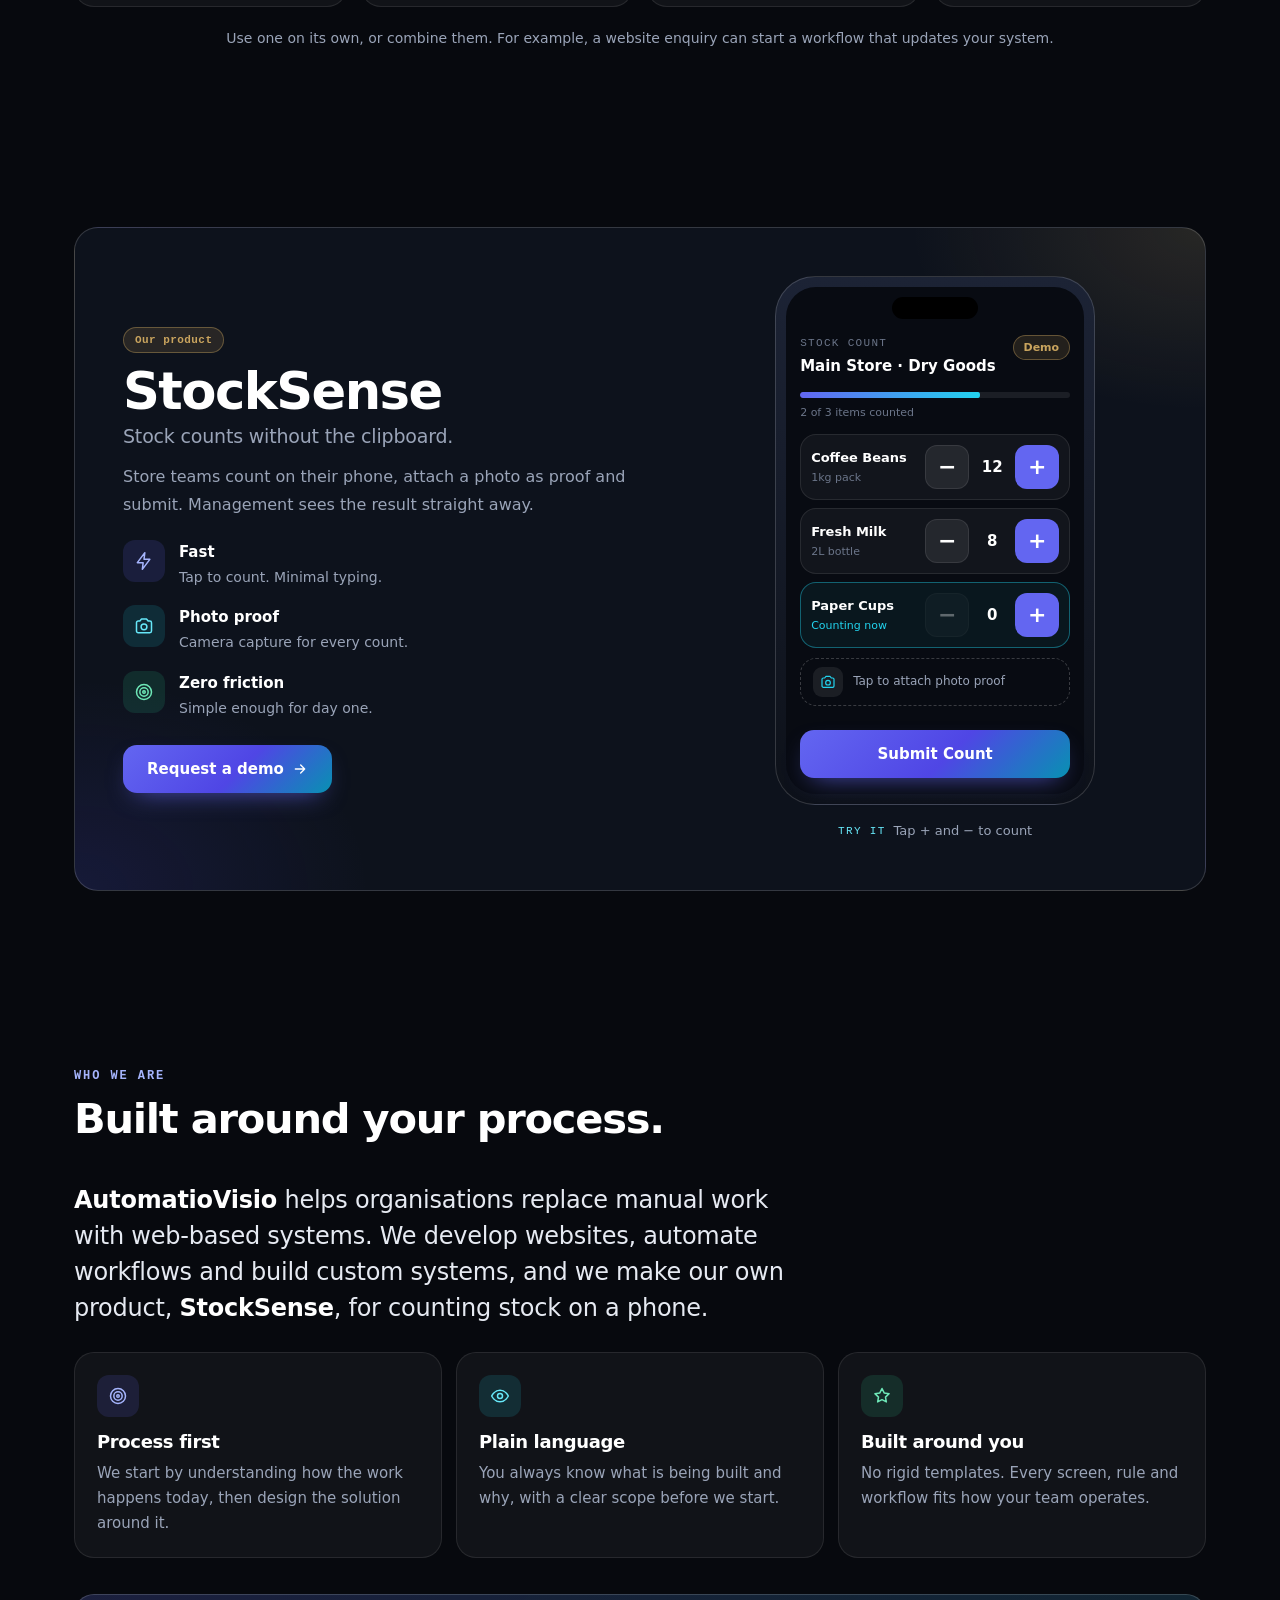
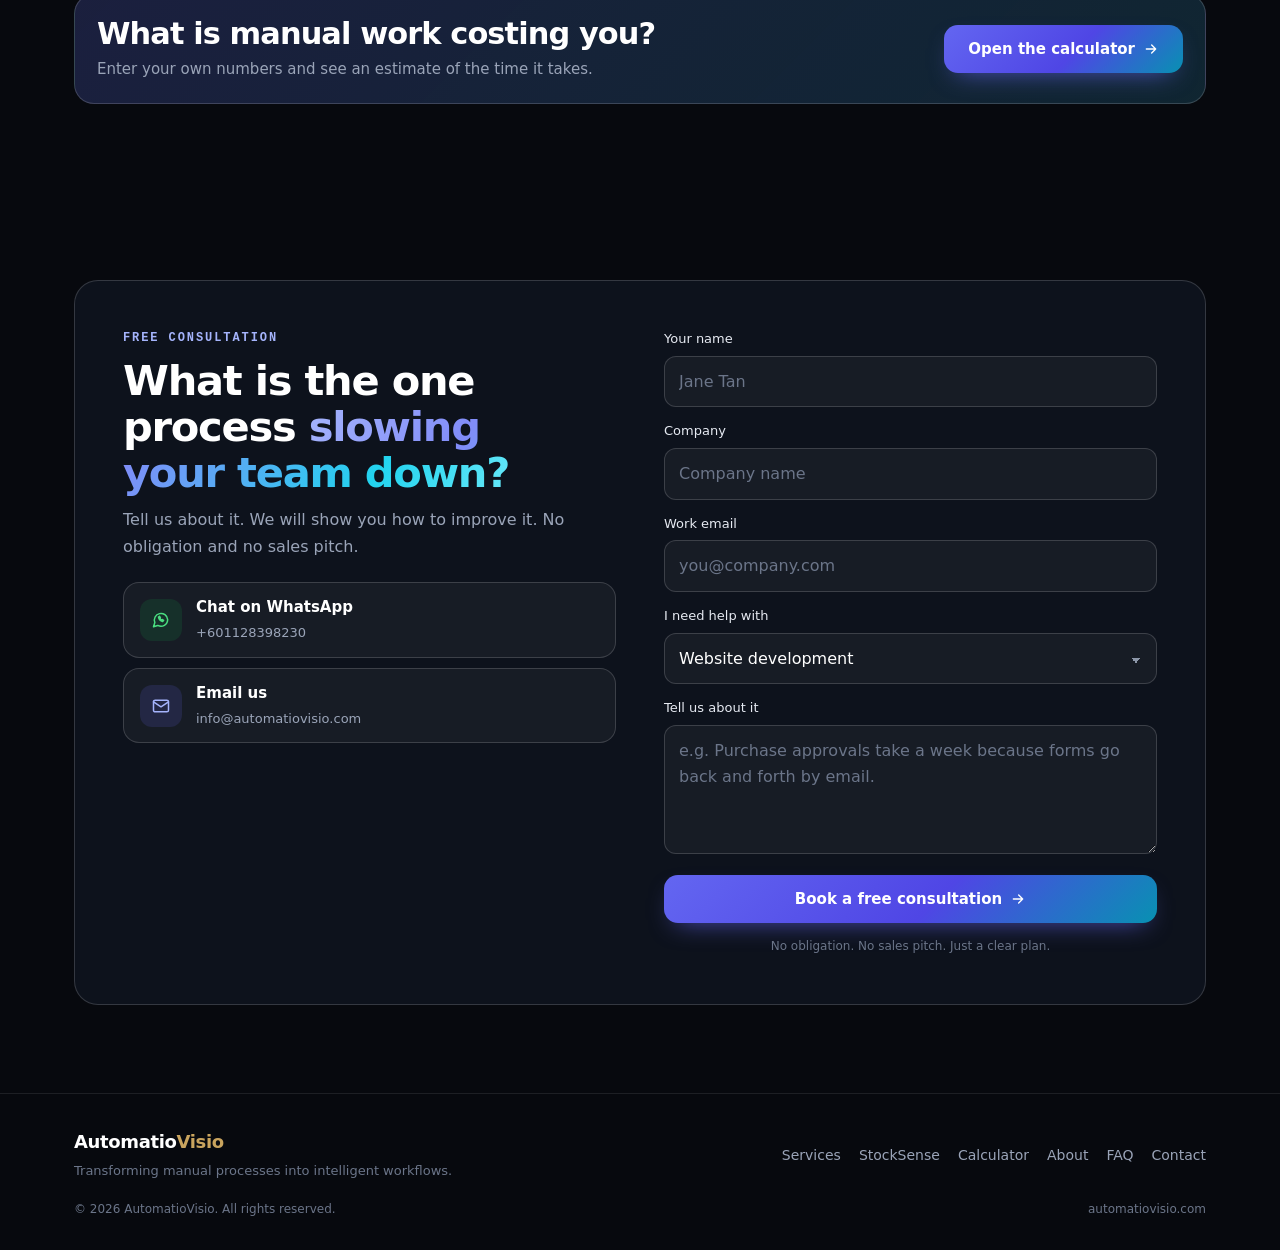
==== commit f99ce9e1: "Update index.html" ====
--- a/index.html
+++ b/index.html
@@ -1328,14 +1328,13 @@
       render();
     });
 
-    /* ---------- Contact form: stores enquiries securely in Supabase ---------- */
+    /* ---------- Contact form: sends enquiries to Power Automate ---------- */
     safe("contact form", function () {
       var form = $("#contactForm");
       if (!form) return;
 
-      var SUPABASE_URL = "https://ndsdqcdaxtqpjopuycnb.supabase.co";
-      var SUPABASE_PUBLISHABLE_KEY = "sb_publishable_kbYcoHhgX-3nv6-CBiK5YA__srweiwU";
-      var ENDPOINT = SUPABASE_URL + "/rest/v1/solution_enquiries";
+      /* Paste the complete URL from the Power Automate HTTP trigger below. */
+      var POWER_AUTOMATE_URL = "https://default3c676975b73149e5892e30e0bd83c4.40.environment.api.powerplatform.com:443/powerautomate/automations/direct/cu/29/workflows/f2f9dd31bd024cdf961ccdbd4e29234e/triggers/manual/paths/invoke?api-version=1&sp=%2Ftriggers%2Fmanual%2Frun&sv=1.0&sig=M1Z954j01pr9UyrlIfPFieltGyYEFa89Wb1IGzVKbLY";
 
       var err = $("#formError"), sendBtn = form.querySelector('button[type="submit"]');
       var fName = $("#fName"), fEmail = $("#fEmail"), fMsg = $("#fMsg"), fNeed = $("#fNeed"), fCompany = $("#fCompany");
@@ -1392,42 +1391,55 @@
 
         err.textContent = "";
         var payload = {
-          name: name,
-          company: company || null,
-          work_email: email,
-          help_with: fNeed.value,
-          message: message
+          enquirerName: name,
+          company: company,
+          workEmail: email,
+          helpWith: fNeed.value,
+          enquiryMessage: message
         };
 
         var label = sendBtn.innerHTML;
         sendBtn.disabled = true;
         sendBtn.textContent = "Sending...";
 
-        fetch(ENDPOINT, {
+        if (!POWER_AUTOMATE_URL || POWER_AUTOMATE_URL.indexOf("PASTE_YOUR_") === 0) {
+          err.textContent = "Power Automate is not configured yet. Please add the HTTP POST URL to the website code.";
+          sendBtn.disabled = false;
+          sendBtn.innerHTML = label;
+          return;
+        }
+
+        fetch(POWER_AUTOMATE_URL, {
           method: "POST",
           headers: {
-            "apikey": SUPABASE_PUBLISHABLE_KEY,
-            "Authorization": "Bearer " + SUPABASE_PUBLISHABLE_KEY,
-            "Content-Type": "application/json",
-            "Accept": "application/json",
-            "Prefer": "return=minimal"
+            "Content-Type": "application/json"
           },
           body: JSON.stringify(payload)
         })
           .then(function (res) {
-            if (!res.ok) {
-              return res.text().then(function (details) {
-                throw new Error(details || "Submission failed with status " + res.status);
-              });
-            }
+            return res.text().then(function (bodyText) {
+              var responseBody = {};
+              if (bodyText) {
+                try { responseBody = JSON.parse(bodyText); }
+                catch (parseError) { responseBody = {}; }
+              }
+              if (!res.ok) {
+                throw new Error(responseBody.message || "Submission failed with status " + res.status);
+              }
+              return responseBody;
+            });
           })
-          .then(function () {
+          .then(function (responseBody) {
             form.reset();
             fMsg.setAttribute("data-auto", "0");
-            showToast("Thank you. We received your enquiry and will reply soon.");
+            var successMessage = responseBody.message || "Thank you. We received your enquiry and will reply soon.";
+            if (responseBody.enquiryReference) {
+              successMessage += " Your reference is " + responseBody.enquiryReference + ".";
+            }
+            showToast(successMessage);
           })
           .catch(function (error) {
-            console.error("[AutomatioVisio] Supabase submission failed", error);
+            console.error("[AutomatioVisio] Power Automate submission failed", error);
             err.textContent = "We could not submit your enquiry right now. Please try again or contact us by WhatsApp or email.";
           })
           .finally(function () {
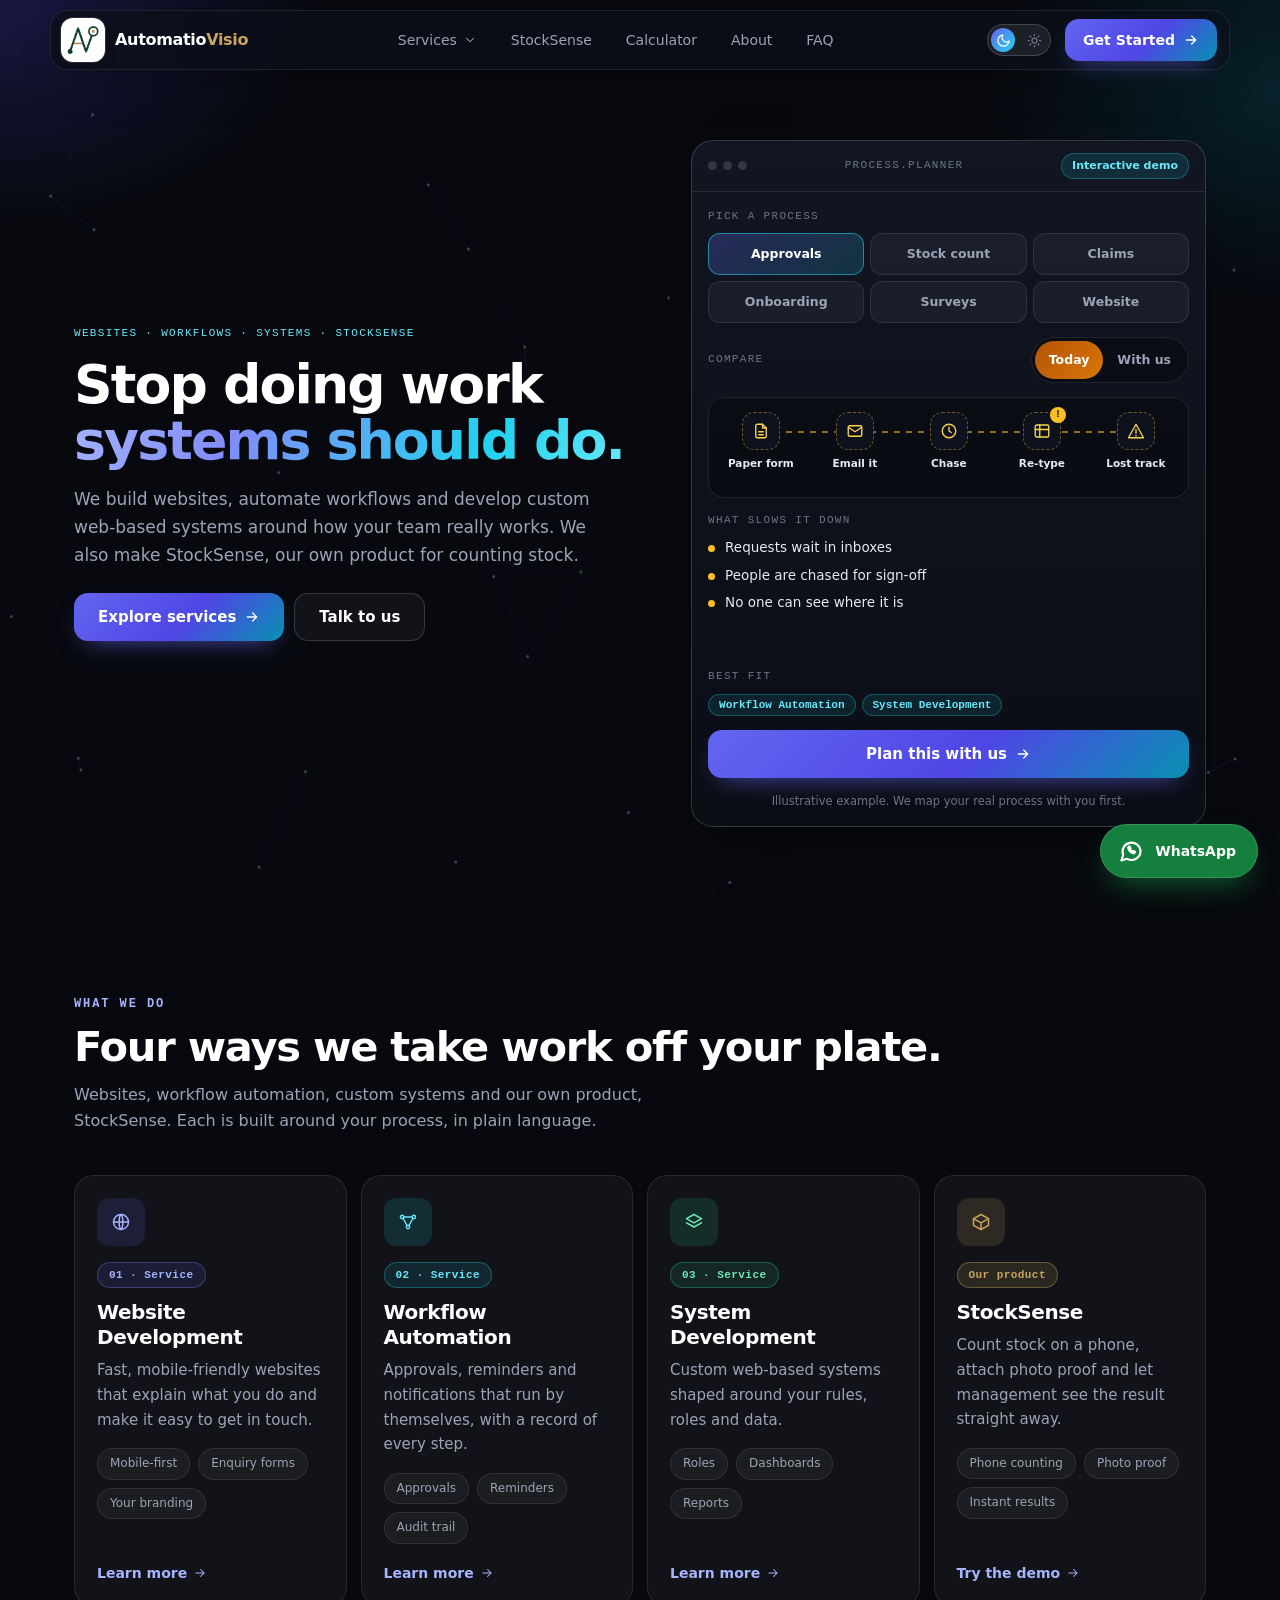
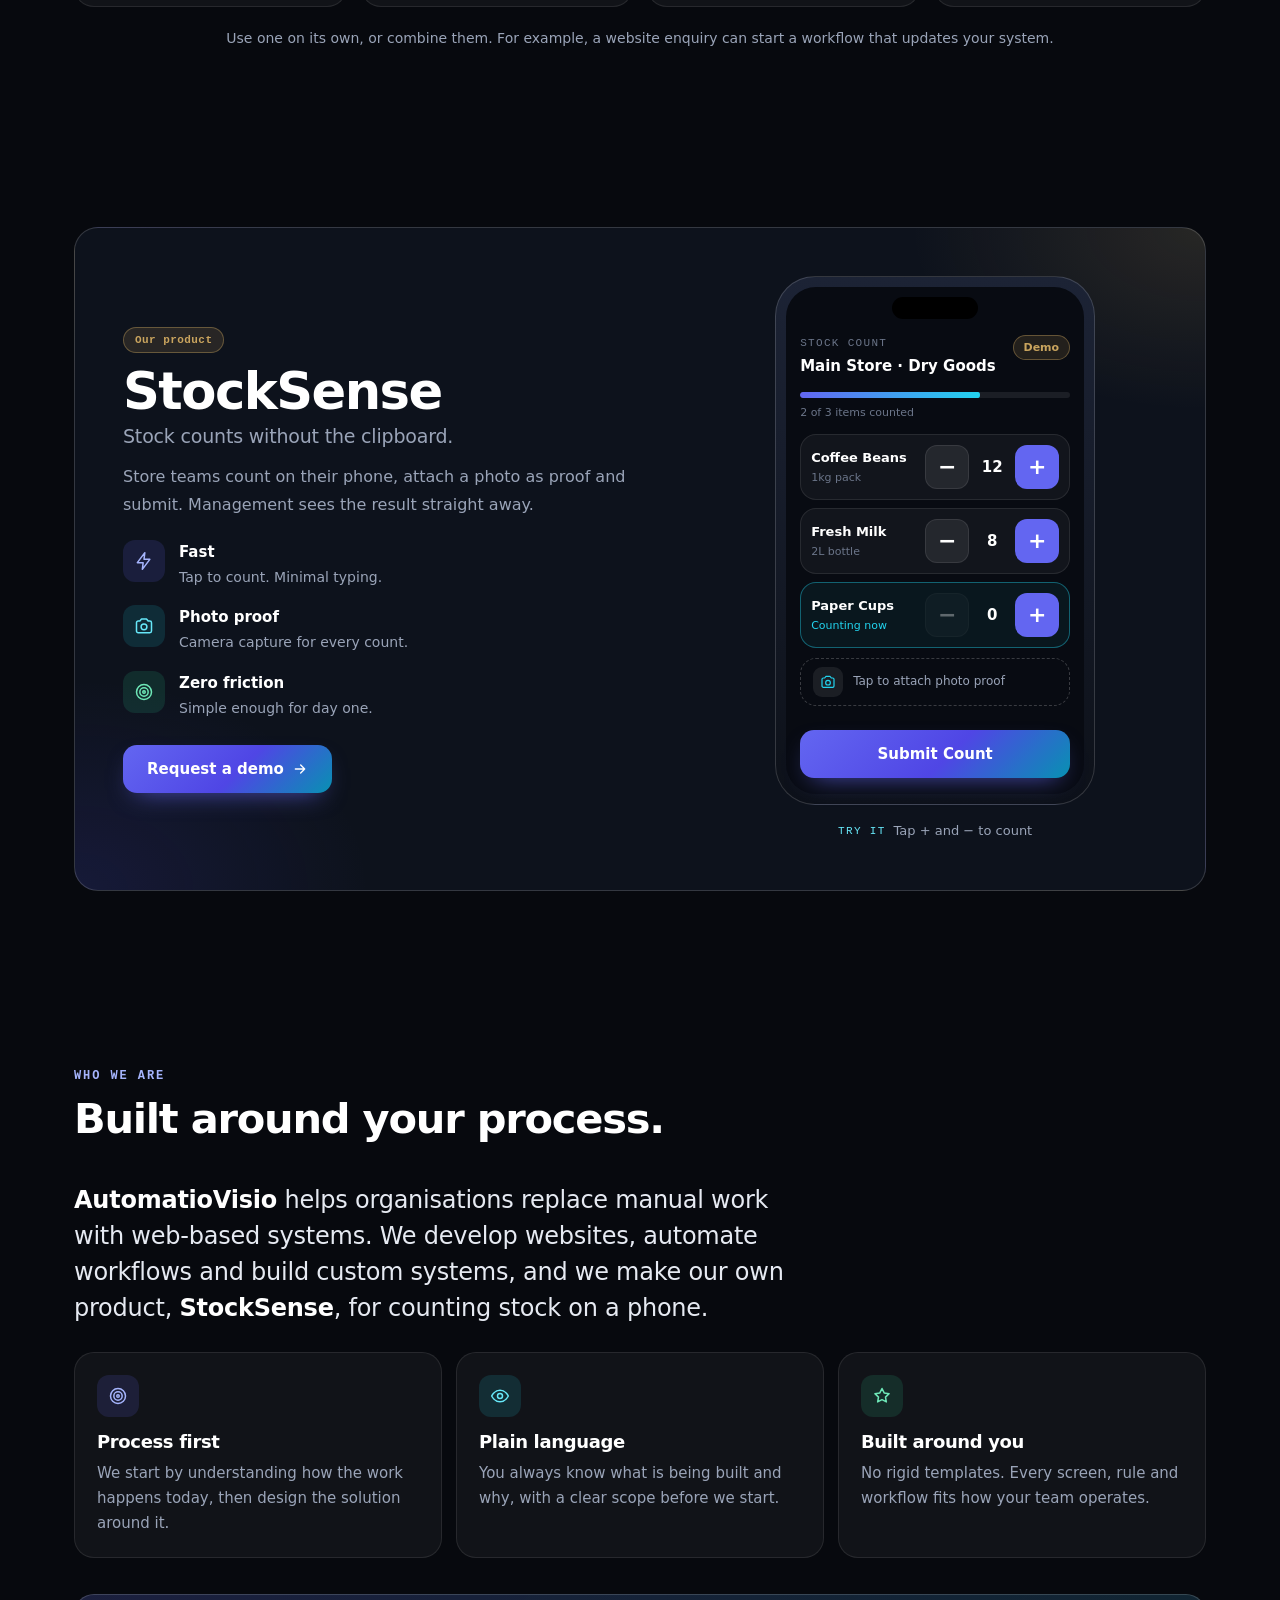
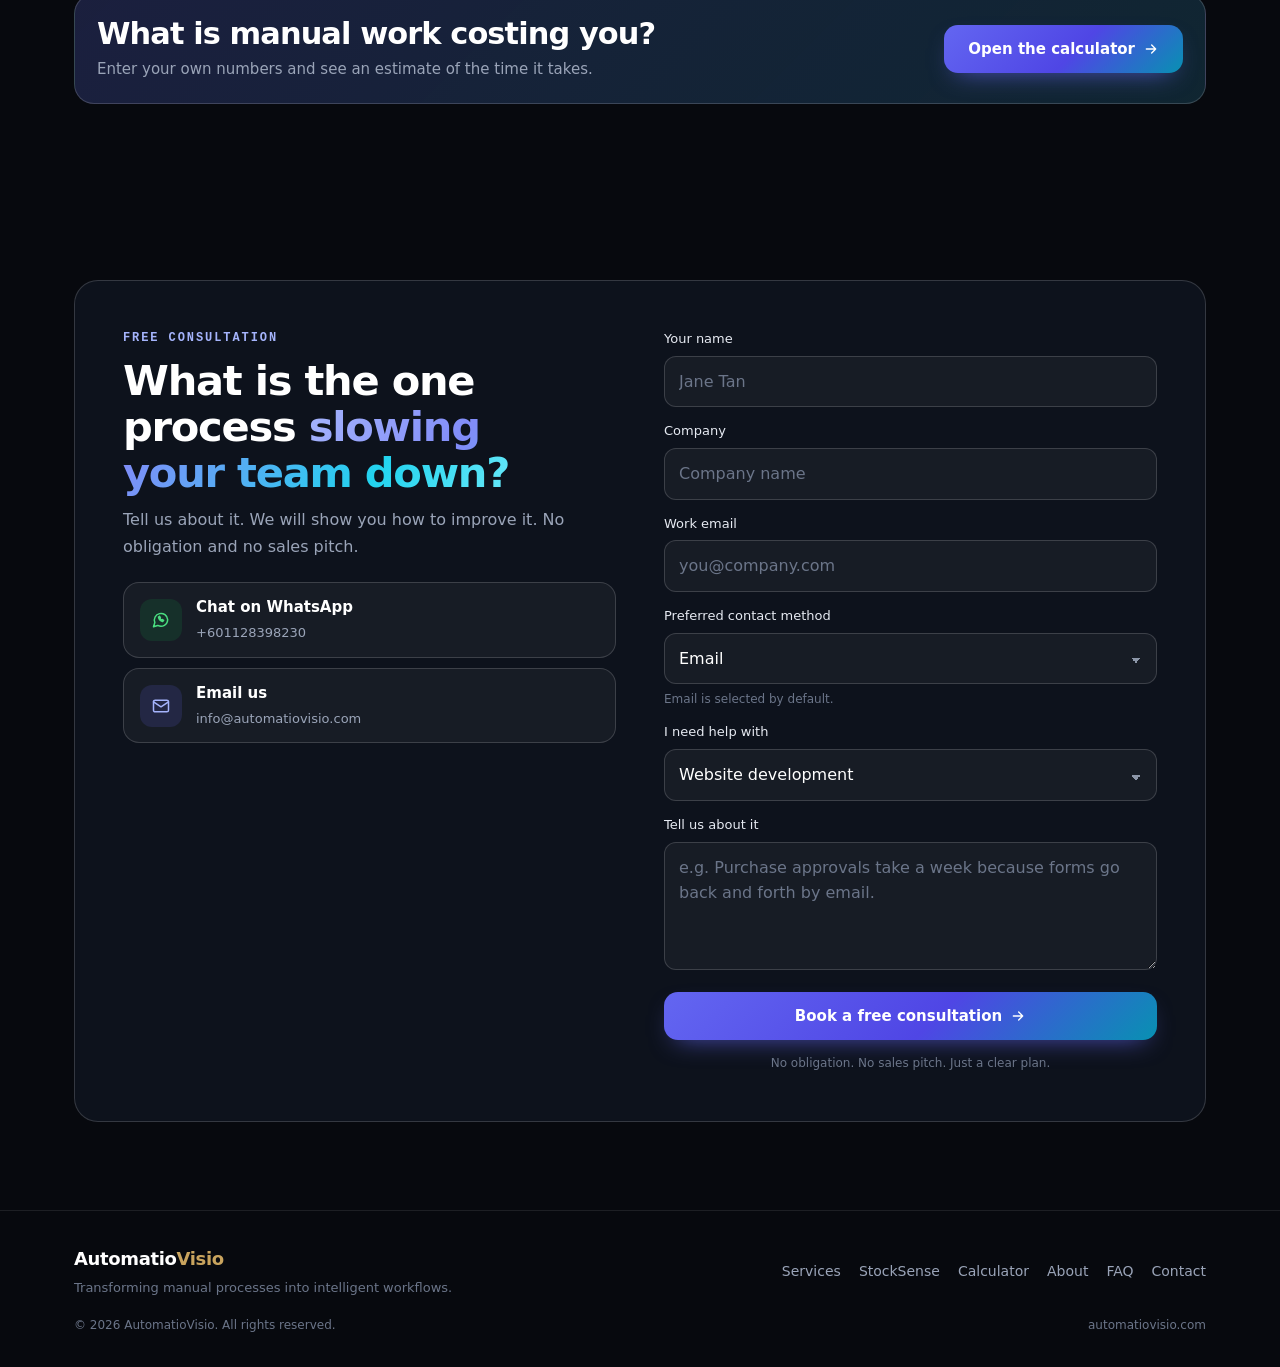
==== commit da94d50b: "Update index.html" ====
--- a/index.html
+++ b/index.html
@@ -312,6 +312,9 @@
 .form-error { font-size: 13px; color: var(--c-red); }
 .form-error:empty { display: none; }
 .form-note { text-align: center; font-size: 12px; color: var(--dim); }
+.input-help { display: block; margin-top: 6px; font-size: 12px; line-height: 1.5; color: var(--dim); }
+.input-optional { color: var(--dim); font-weight: 400; }
+.conditional-field[hidden] { display: none; }
 
 /* ---------- Inner pages ---------- */
 .page-hero { padding: 108px 0 8px; }
@@ -810,6 +813,20 @@
             <div class="input"><label for="fName">Your name</label><input id="fName" name="name" type="text" placeholder="Jane Tan" autocomplete="name" required></div>
             <div class="input"><label for="fCompany">Company</label><input id="fCompany" name="company" type="text" placeholder="Company name" autocomplete="organization"></div>
             <div class="input"><label for="fEmail">Work email</label><input id="fEmail" name="email" type="email" placeholder="you@company.com" autocomplete="email" required></div>
+            <div class="input">
+              <label for="fContactMethod">Preferred contact method</label>
+              <select id="fContactMethod" name="preferredContactMethod" required>
+                <option value="Email">Email</option>
+                <option value="Phone call">Phone call</option>
+                <option value="WhatsApp">WhatsApp</option>
+              </select>
+              <small class="input-help">Email is selected by default.</small>
+            </div>
+            <div class="input conditional-field" id="phoneField" hidden>
+              <label for="fPhone">Phone number <span class="input-optional">(required for phone or WhatsApp)</span></label>
+              <input id="fPhone" name="phoneNumber" type="tel" inputmode="tel" autocomplete="tel" maxlength="25" placeholder="e.g. +60 12-345 6789" aria-describedby="phoneHelp">
+              <small class="input-help" id="phoneHelp">Please include the country code.</small>
+            </div>
             <div class="input">
               <label for="fNeed">I need help with</label>
               <select id="fNeed" name="need">
@@ -1338,6 +1355,19 @@
 
       var err = $("#formError"), sendBtn = form.querySelector('button[type="submit"]');
       var fName = $("#fName"), fEmail = $("#fEmail"), fMsg = $("#fMsg"), fNeed = $("#fNeed"), fCompany = $("#fCompany");
+      var fContactMethod = $("#fContactMethod"), fPhone = $("#fPhone"), phoneField = $("#phoneField");
+      function syncPhoneField() {
+        var needsPhone = fContactMethod.value === "Phone call" || fContactMethod.value === "WhatsApp";
+        phoneField.hidden = !needsPhone;
+        fPhone.required = needsPhone;
+        fPhone.setAttribute("aria-required", String(needsPhone));
+        if (!needsPhone) {
+          fPhone.classList.remove("invalid");
+          fPhone.value = "";
+        }
+      }
+      fContactMethod.addEventListener("change", syncPhoneField);
+      syncPhoneField();
 
       function prefill(need, msg) {
         if (NEED[need]) fNeed.value = NEED[need];
@@ -1360,7 +1390,7 @@
       var q = new URLSearchParams(location.search).get("need");
       if (q) prefill(q);
       fMsg.addEventListener("input", function () { fMsg.setAttribute("data-auto", "0"); });
-      [fName, fEmail, fMsg].forEach(function (f) {
+      [fName, fEmail, fMsg, fPhone].forEach(function (f) {
         f.addEventListener("input", function () { f.classList.remove("invalid"); });
       });
 
@@ -1372,19 +1402,27 @@
         var company = fCompany.value.trim();
         var email = fEmail.value.trim().toLowerCase();
         var message = fMsg.value.trim();
+        var preferredContactMethod = fContactMethod.value;
+        var phoneNumber = fPhone.value.trim();
+        var needsPhone = preferredContactMethod === "Phone call" || preferredContactMethod === "WhatsApp";
+        var phoneDigits = phoneNumber.replace(/\D/g, "");
         var emailOk = /^[^\s@]+@[^\s@]+\.[^\s@]+$/.test(email);
-
-        [fName, fEmail, fMsg].forEach(function (f) { f.classList.remove("invalid"); });
+        var phoneOk = !needsPhone || (phoneDigits.length >= 7 && phoneDigits.length <= 15);
+
+        [fName, fEmail, fMsg, fPhone].forEach(function (f) { f.classList.remove("invalid"); });
         var bad = [];
         if (name.length < 2) bad.push(fName);
         if (!emailOk) bad.push(fEmail);
+        if (!phoneOk) bad.push(fPhone);
         if (message.length < 5) bad.push(fMsg);
 
         if (bad.length) {
           bad.forEach(function (f) { f.classList.add("invalid"); });
           err.textContent = !emailOk && fEmail.value.trim()
             ? "Please enter a valid email address."
-            : "Please fill in the highlighted fields.";
+            : !phoneOk
+              ? "Please enter a valid phone number with 7 to 15 digits, including the country code."
+              : "Please fill in the highlighted fields.";
           bad[0].focus();
           return;
         }
@@ -1394,6 +1432,8 @@
           enquirerName: name,
           company: company,
           workEmail: email,
+          phoneNumber: phoneNumber,
+          preferredContactMethod: preferredContactMethod,
           helpWith: fNeed.value,
           enquiryMessage: message
         };
@@ -1432,6 +1472,7 @@
           .then(function (responseBody) {
             form.reset();
             fMsg.setAttribute("data-auto", "0");
+            syncPhoneField();
             var successMessage = responseBody.message || "Thank you. We received your enquiry and will reply soon.";
             if (responseBody.enquiryReference) {
               successMessage += " Your reference is " + responseBody.enquiryReference + ".";
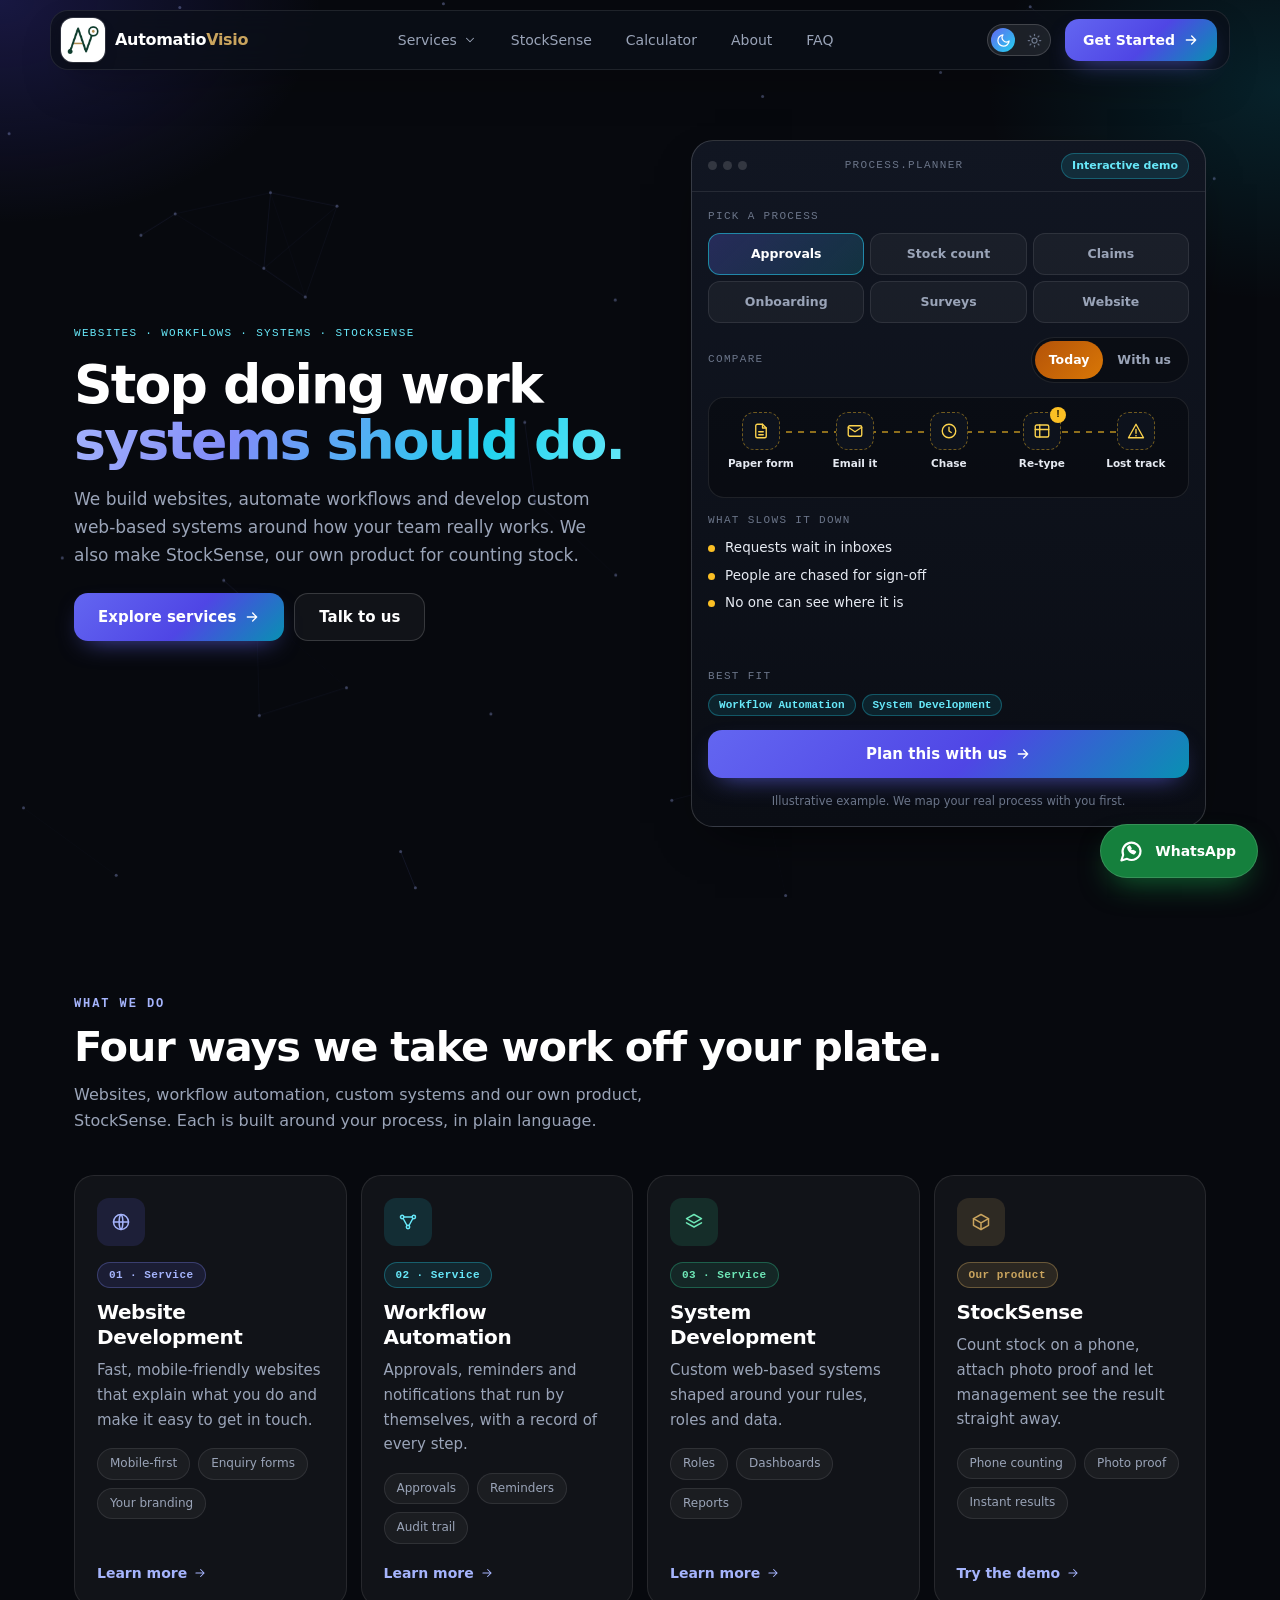
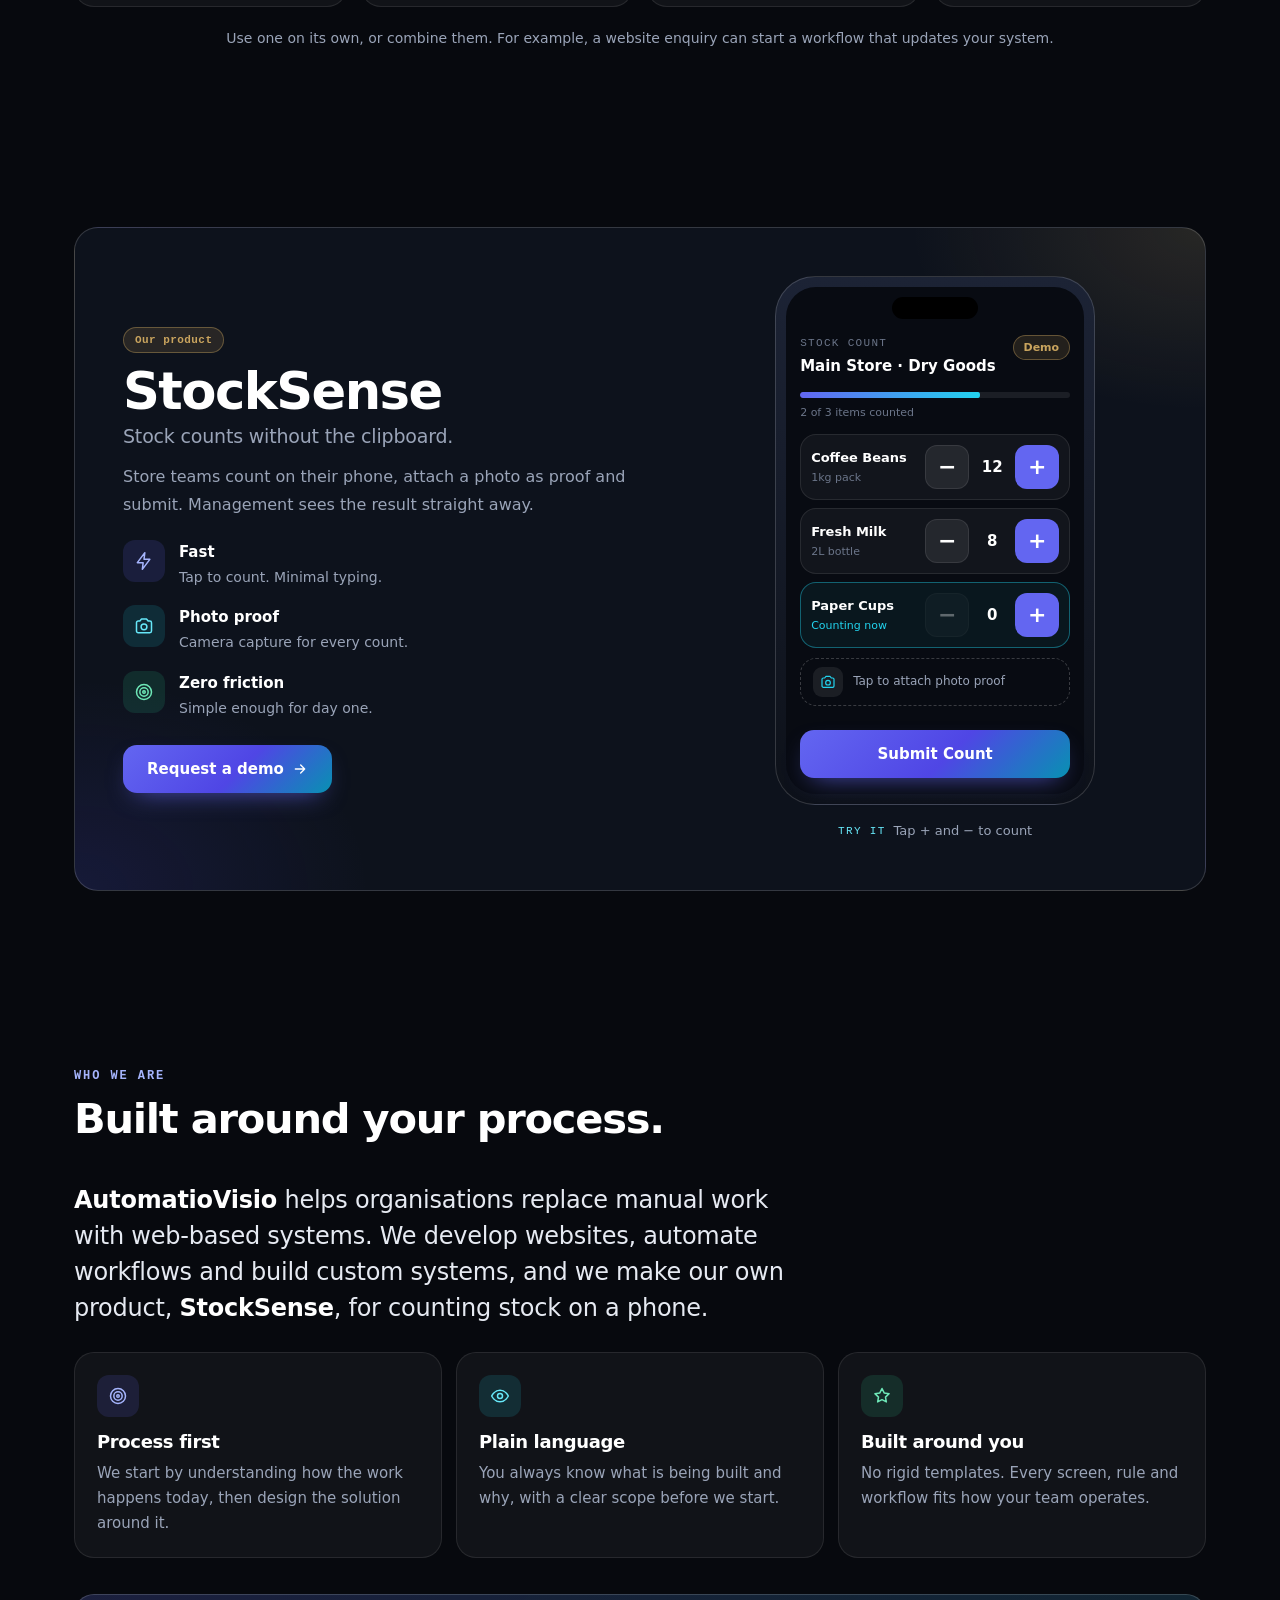
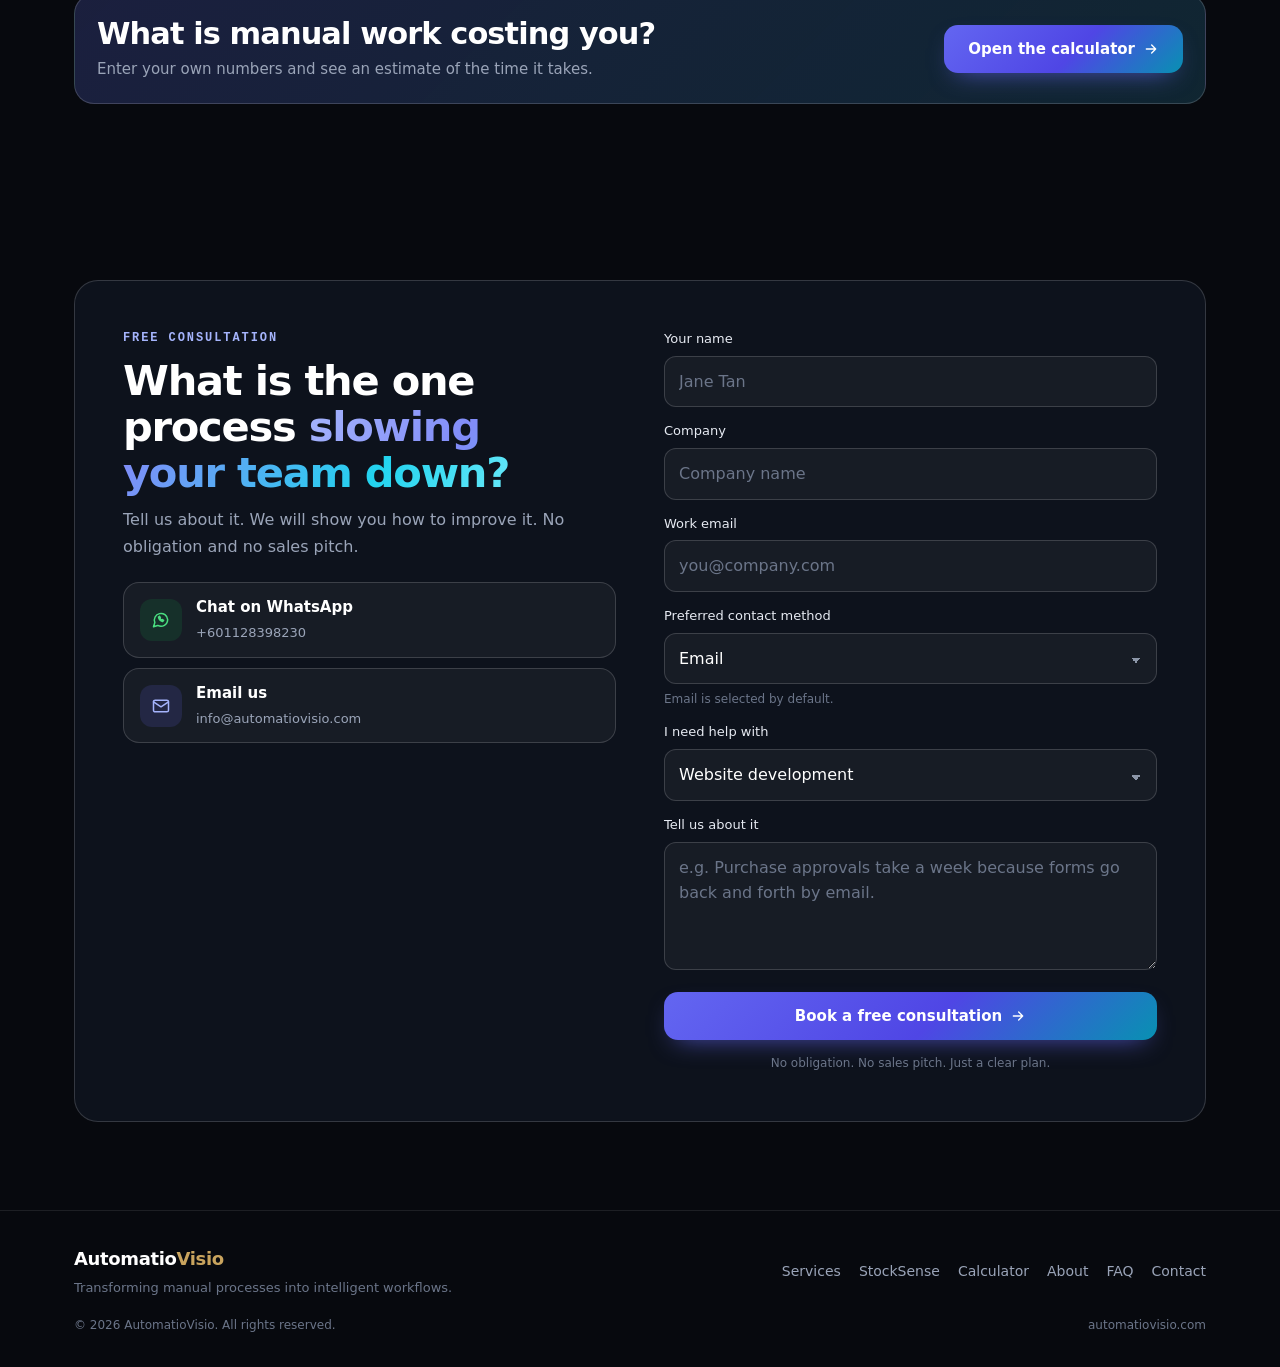
==== commit d872b33f: "Update index.html" ====
--- a/index.html
+++ b/index.html
@@ -1351,7 +1351,7 @@
       if (!form) return;
 
       /* Paste the complete URL from the Power Automate HTTP trigger below. */
-      var POWER_AUTOMATE_URL = "https://default3c676975b73149e5892e30e0bd83c4.40.environment.api.powerplatform.com:443/powerautomate/automations/direct/cu/29/workflows/f2f9dd31bd024cdf961ccdbd4e29234e/triggers/manual/paths/invoke?api-version=1&sp=%2Ftriggers%2Fmanual%2Frun&sv=1.0&sig=M1Z954j01pr9UyrlIfPFieltGyYEFa89Wb1IGzVKbLY";
+      var POWER_AUTOMATE_URL = "https://av-website-enquiry-api.automatiovisio.workers.dev/";
 
       var err = $("#formError"), sendBtn = form.querySelector('button[type="submit"]');
       var fName = $("#fName"), fEmail = $("#fEmail"), fMsg = $("#fMsg"), fNeed = $("#fNeed"), fCompany = $("#fCompany");
